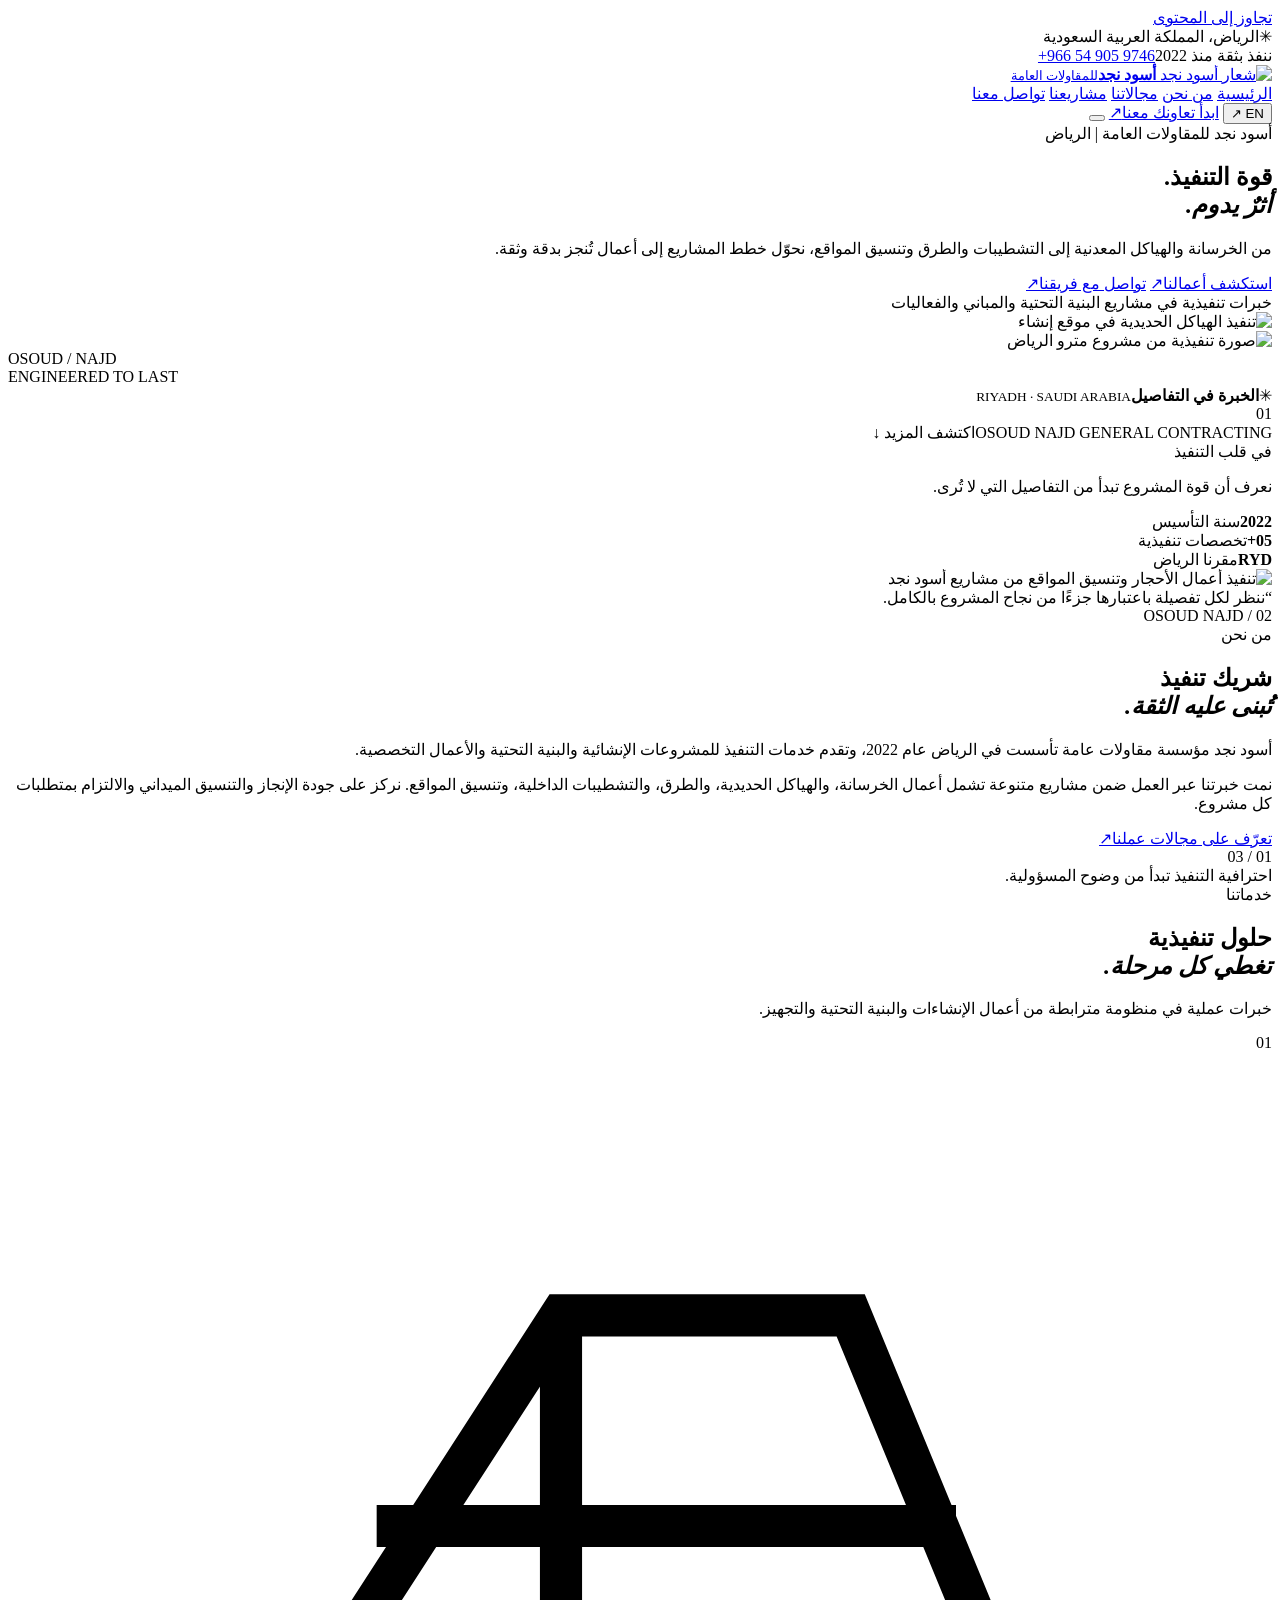
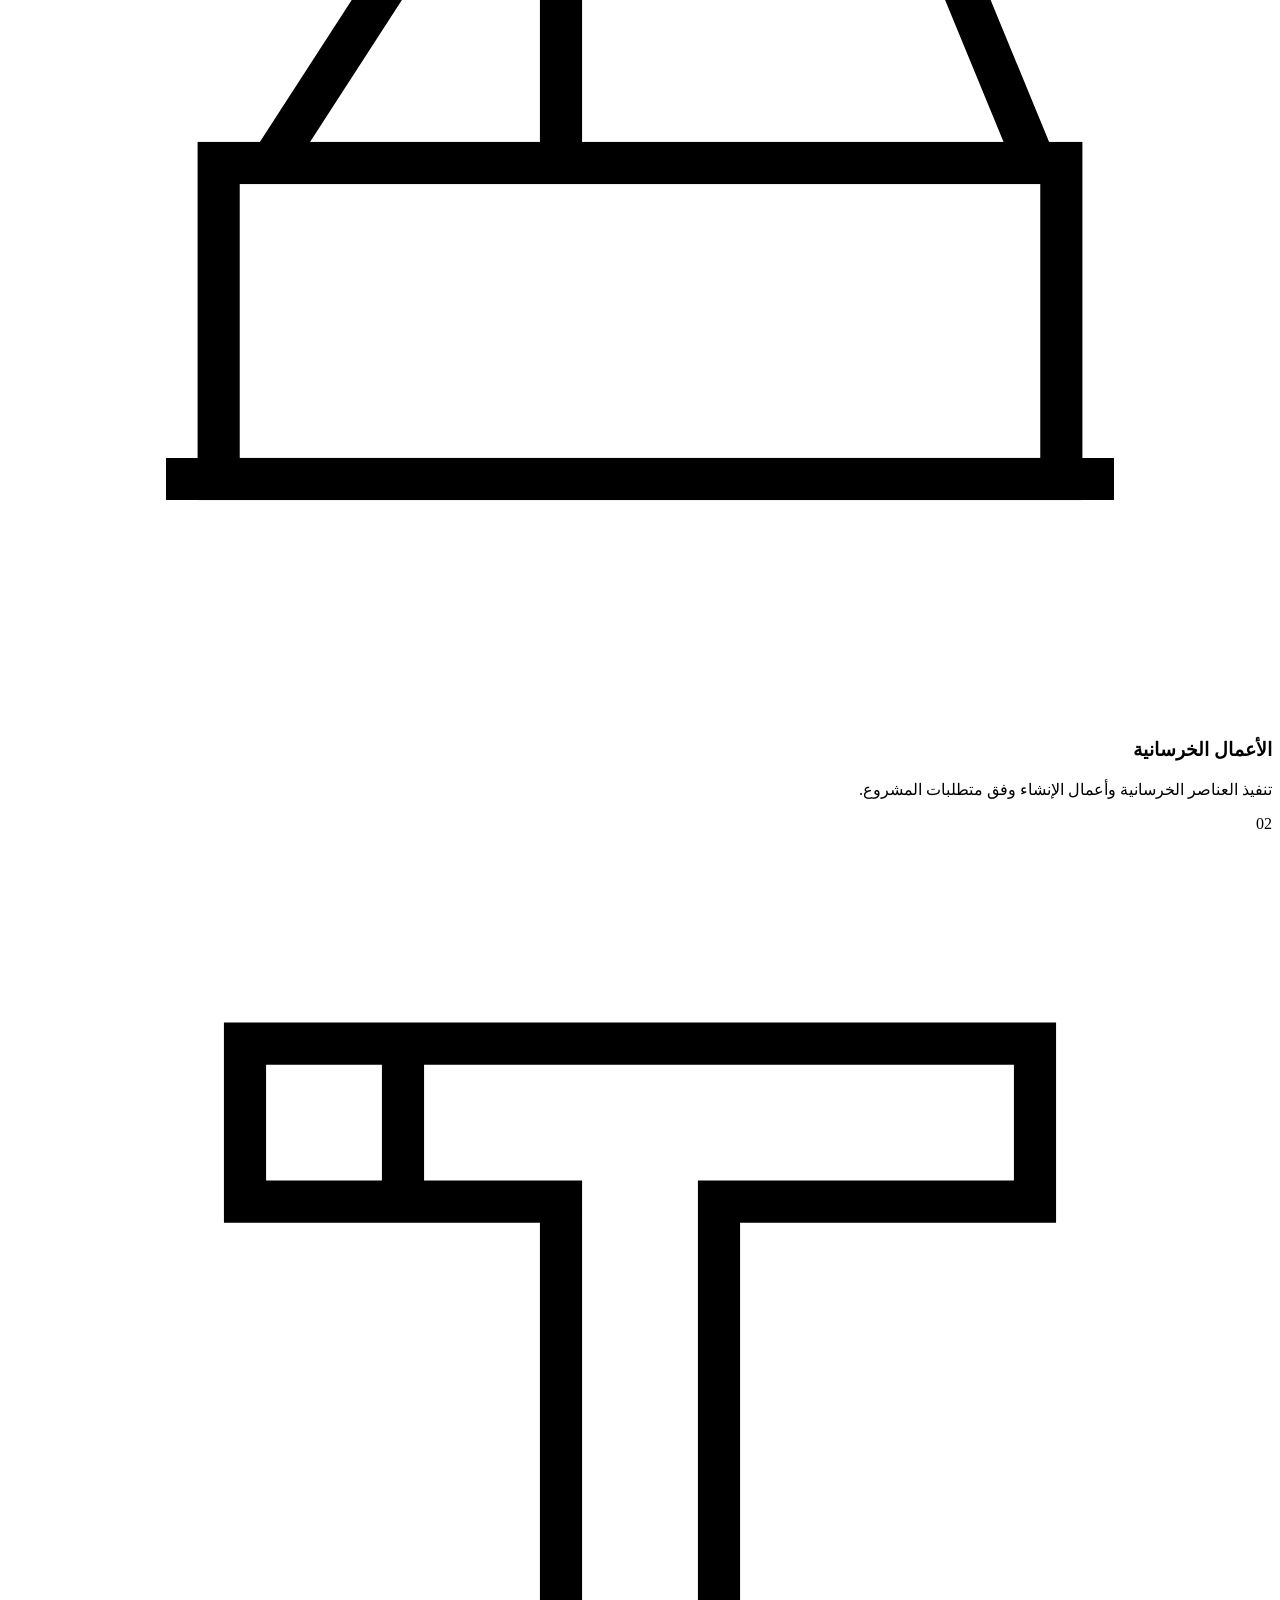
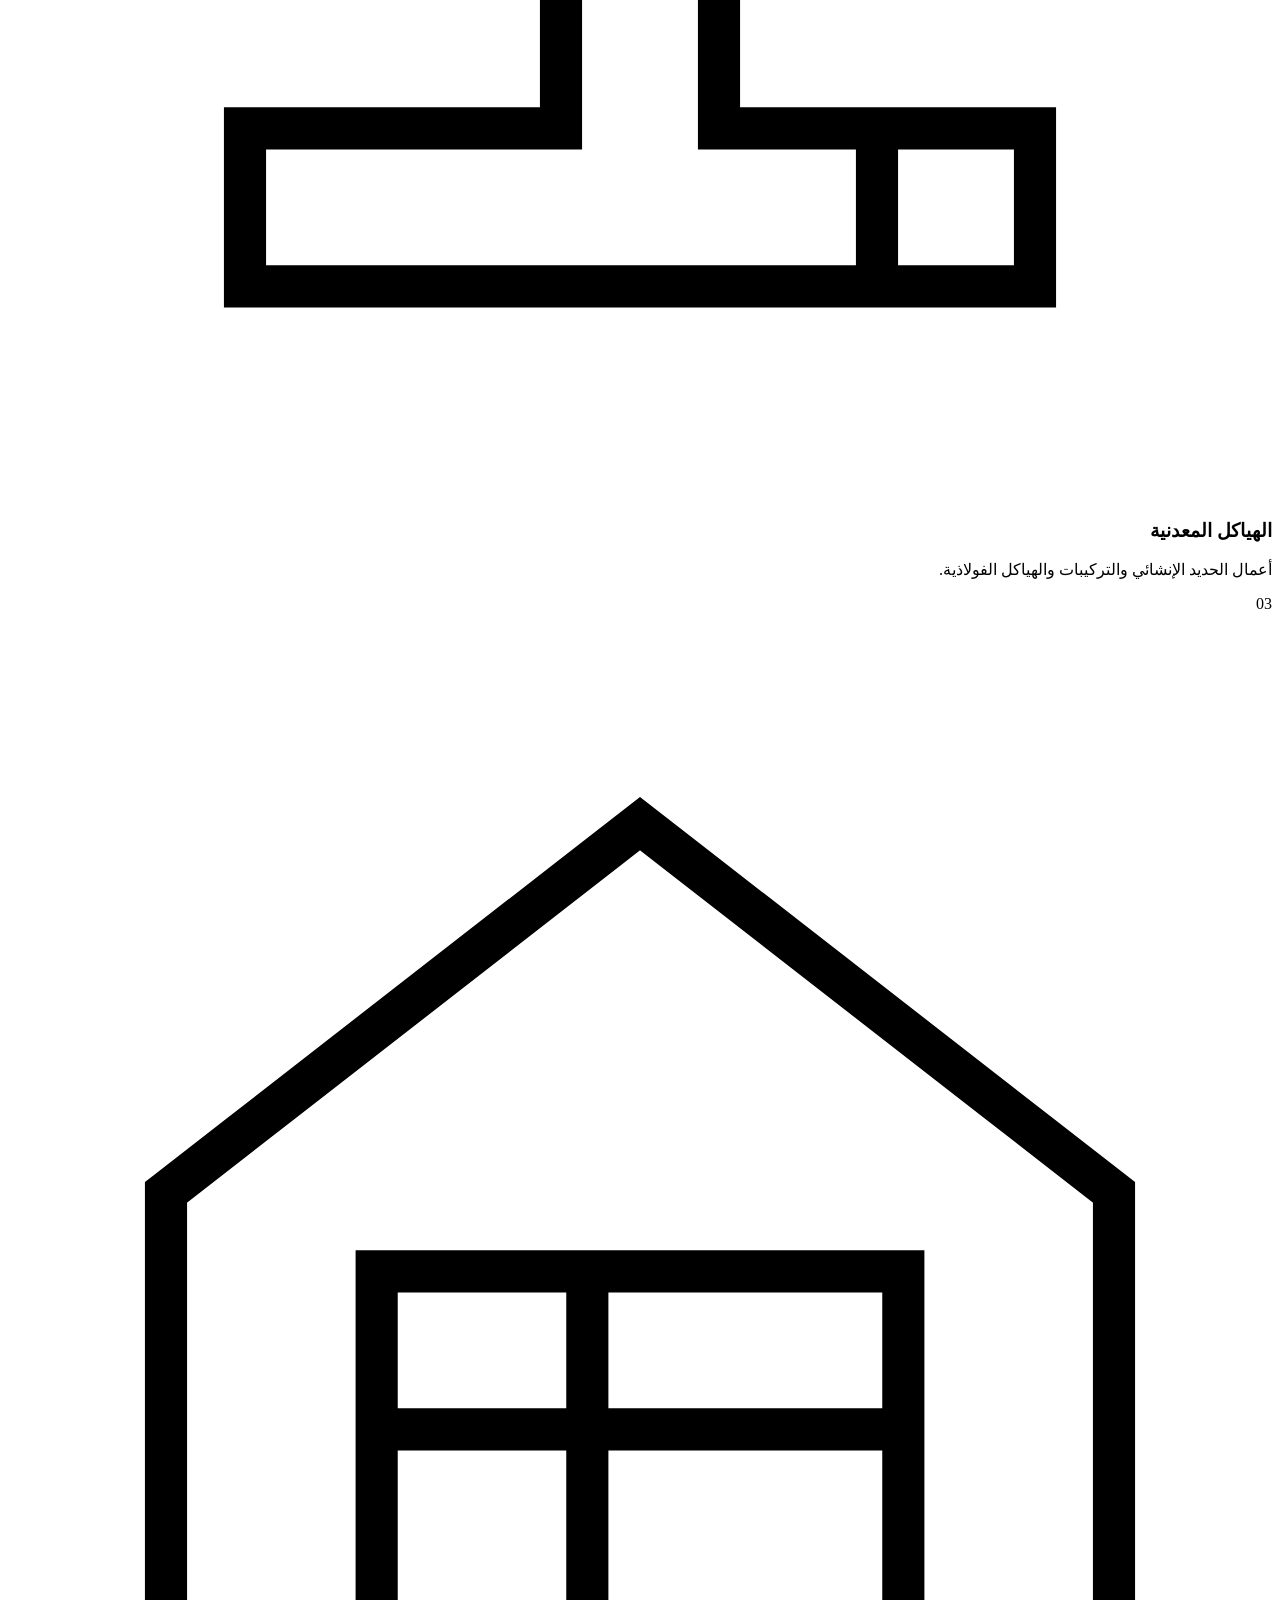
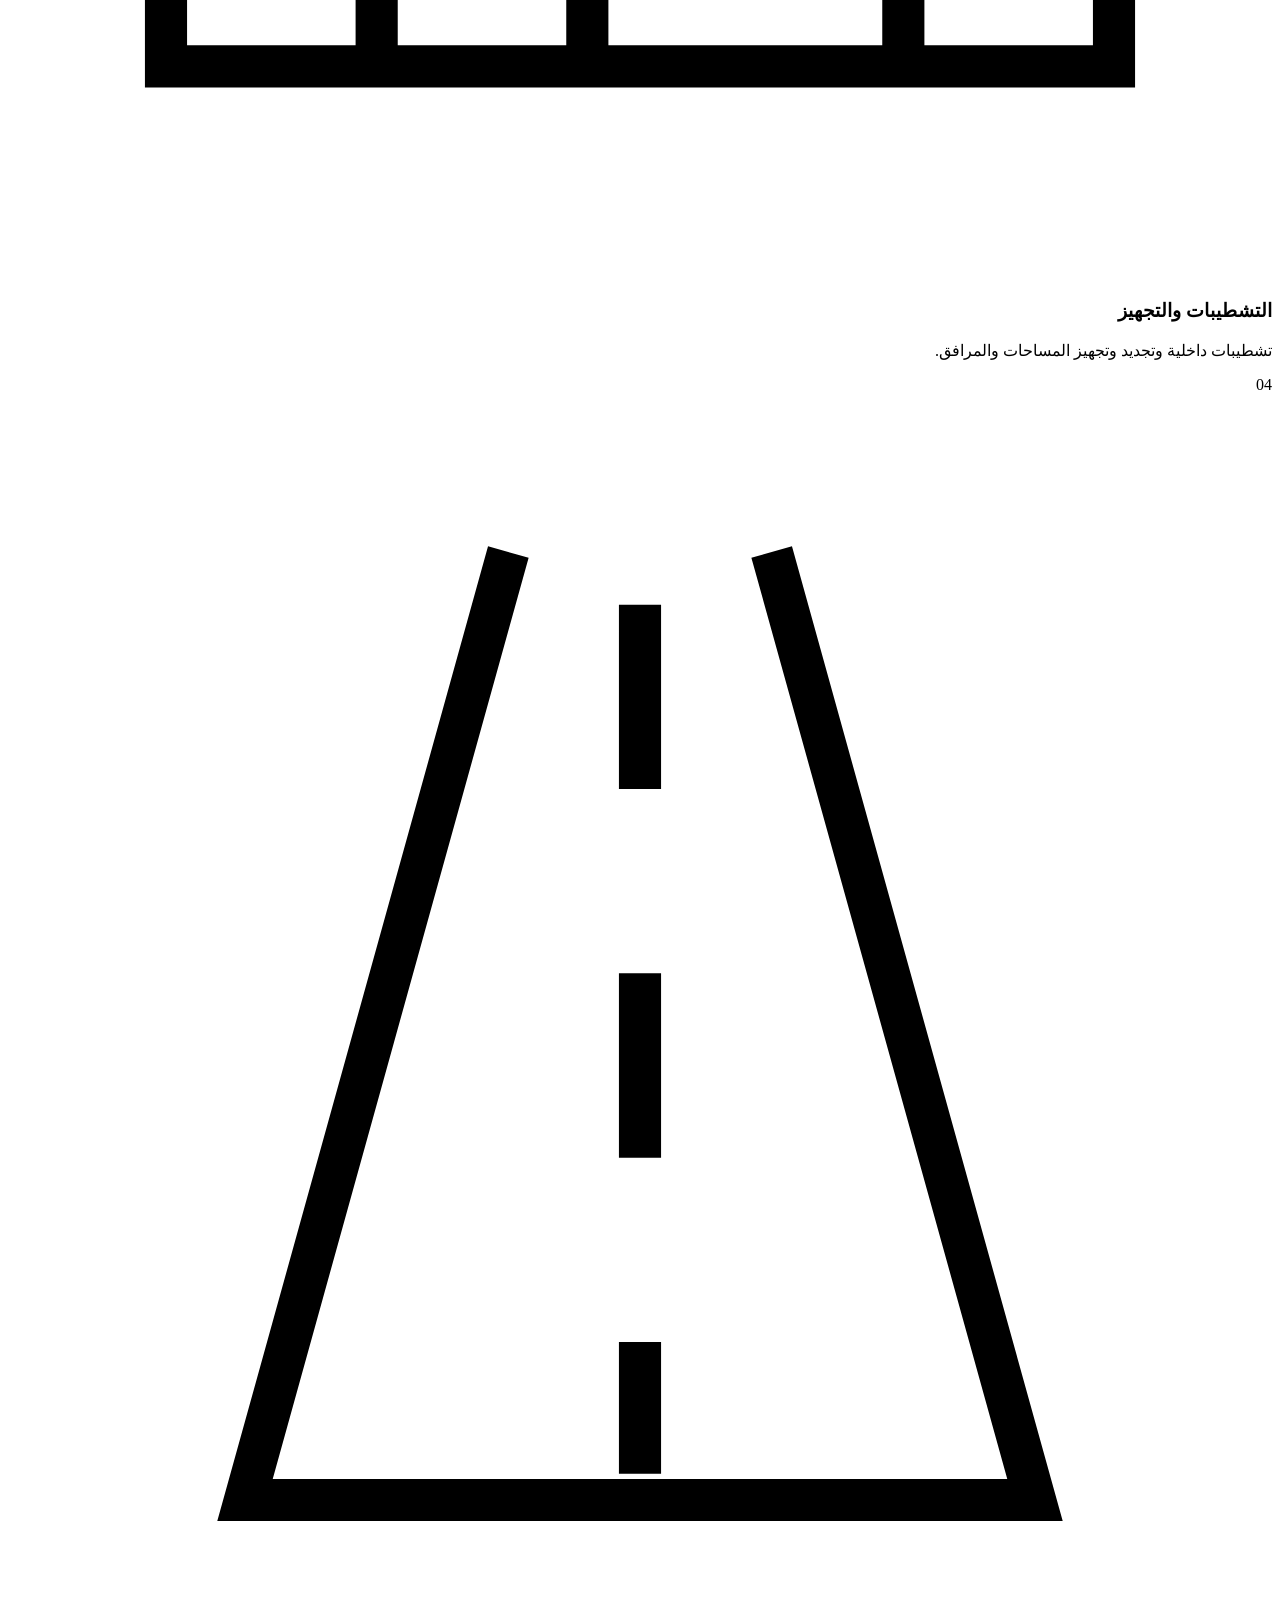
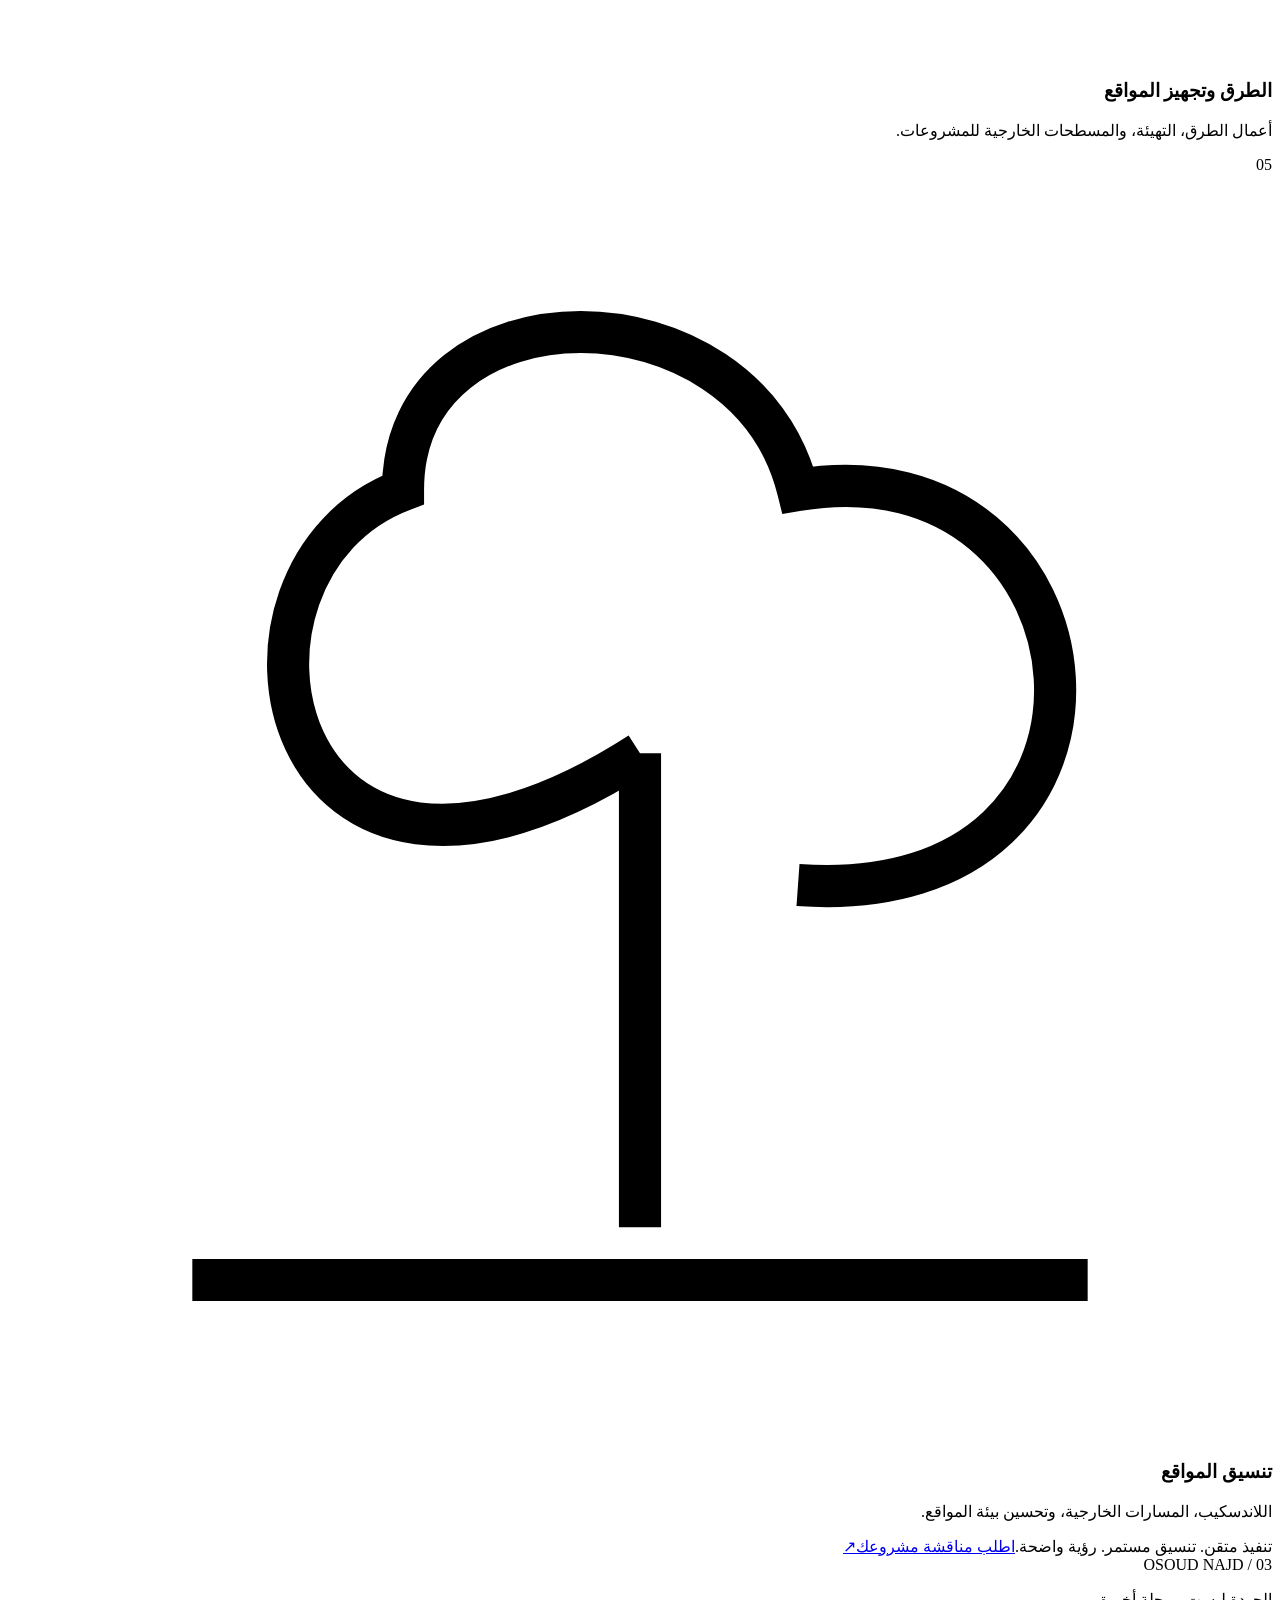
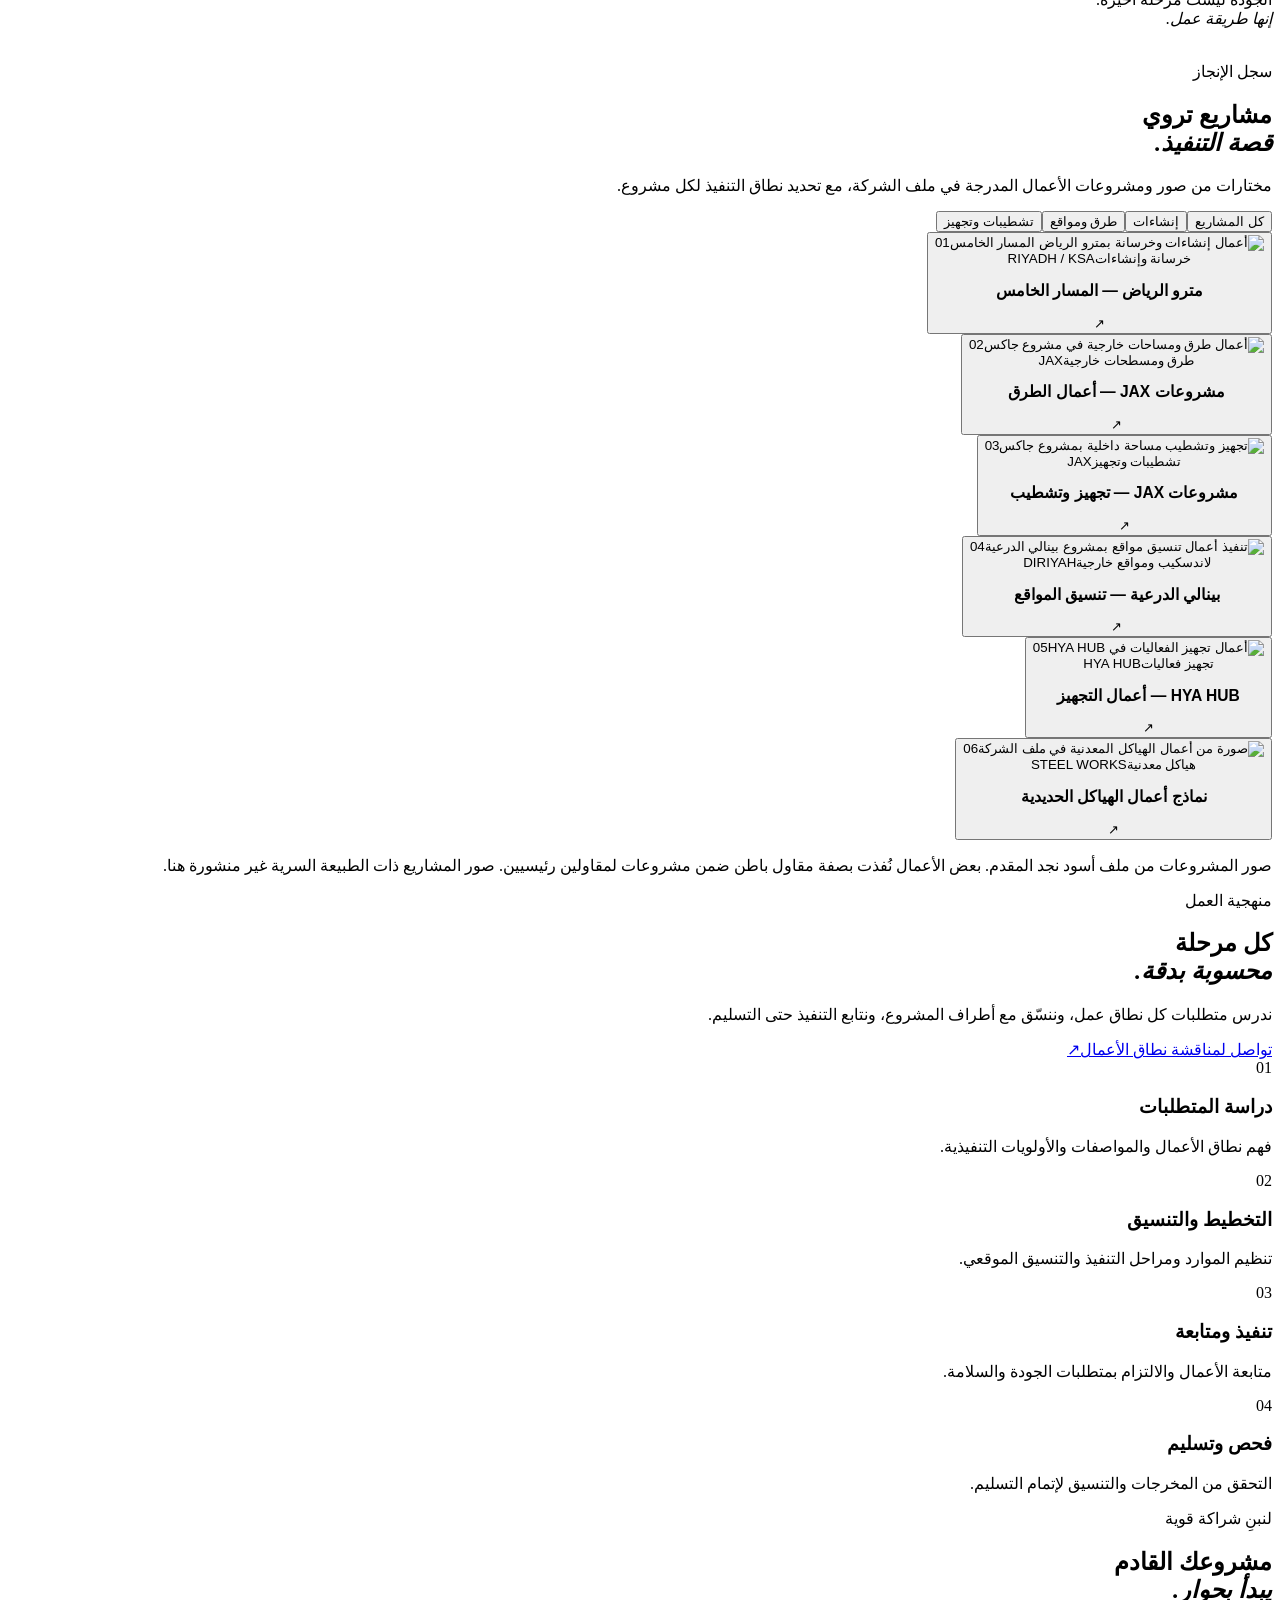
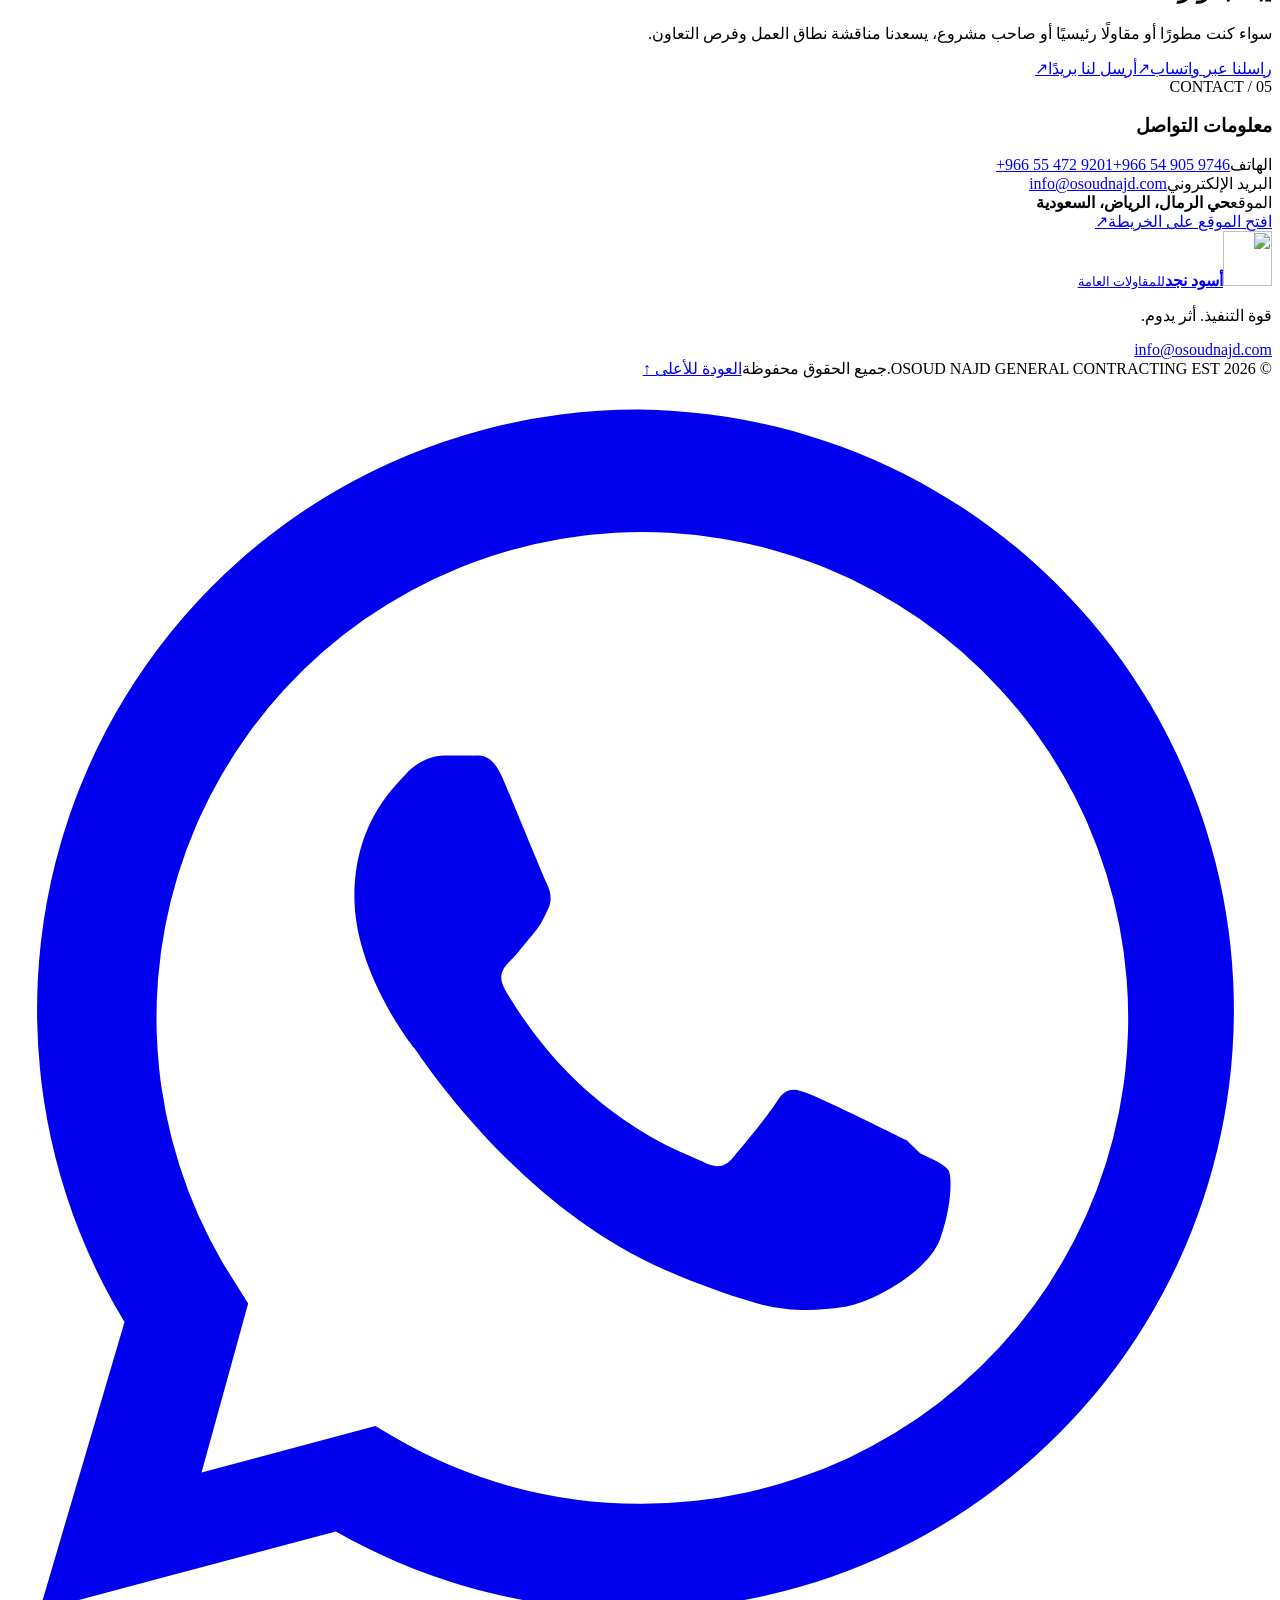
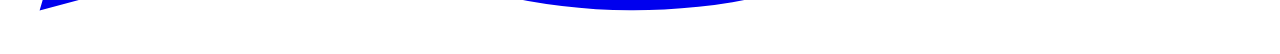
==== index.html @ b9fa623a "Publish Osoud Najd website HTML" ====
<!doctype html>
<html lang="ar" dir="rtl">
<head>
  <meta charset="utf-8">
  <meta name="viewport" content="width=device-width, initial-scale=1">
  <meta name="theme-color" content="#121819">
  <meta name="description" content="أسود نجد للمقاولات العامة — أعمال الإنشاءات والخرسانة والهياكل المعدنية والتشطيبات والطرق وتنسيق المواقع في الرياض، المملكة العربية السعودية.">
  <meta property="og:type" content="website">
  <meta property="og:title" content="أسود نجد | Osoud Najd General Contracting">
  <meta property="og:description" content="قوة التنفيذ. أثر يدوم. تعرف على خبرات أسود نجد ومشروعاتها في الرياض.">
  <meta property="og:image" content="assets/social-preview.jpg">
  <title>أسود نجد للمقاولات العامة | Osoud Najd</title>
  <link rel="icon" type="image/svg+xml" href="assets/osoud_symbol_bronze.svg">
  <link rel="stylesheet" href="styles.css">
  <script defer src="script.js"></script>
</head>
<body>
  <a class="skip-link" href="#main" data-i18n="skip">تجاوز إلى المحتوى</a>
  <div class="utility-bar">
    <div class="container utility-inner">
      <div class="utility-loc"><span class="tiny-star">✳</span><span data-i18n="location">الرياض، المملكة العربية السعودية</span></div>
      <div class="utility-side"><span class="utility-est" data-i18n="since">ننفذ بثقة منذ 2022</span><a dir="ltr" href="tel:+966549059746">+966 54 905 9746</a></div>
    </div>
  </div>

  <header class="site-header" id="siteHeader">
    <div class="container header-inner">
      <a class="brand" href="#home" aria-label="Osoud Najd home">
        <img src="assets/osoud_symbol_bronze.svg" alt="شعار أسود نجد" width="45" height="50">
        <span class="brand-wordmark"><strong data-i18n="brandName">أسود نجد</strong><small data-i18n="brandSub">للمقاولات العامة</small></span>
      </a>
      <nav class="desktop-nav" aria-label="Primary navigation">
        <a class="nav-link active" href="#home" data-i18n="navHome">الرئيسية</a>
        <a class="nav-link" href="#about" data-i18n="navAbout">من نحن</a>
        <a class="nav-link" href="#services" data-i18n="navServices">مجالاتنا</a>
        <a class="nav-link" href="#projects" data-i18n="navProjects">مشاريعنا</a>
        <a class="nav-link" href="#contact" data-i18n="navContact">تواصل معنا</a>
      </nav>
      <div class="header-actions">
        <button class="lang-btn" id="langButton" aria-label="Switch to English">EN <span aria-hidden="true">↗</span></button>
        <a class="header-cta" href="#contact"><span data-i18n="navCta">ابدأ تعاونك معنا</span><span class="arrow-narrow" aria-hidden="true">↗</span></a>
        <button class="menu-button" id="menuButton" aria-label="فتح القائمة" aria-expanded="false" aria-controls="mobileNav"><span></span><span></span><span></span></button>
      </div>
    </div>
    <nav class="mobile-nav" id="mobileNav" aria-label="Mobile navigation" hidden>
      <a href="#home" data-i18n="navHome">الرئيسية</a><a href="#about" data-i18n="navAbout">من نحن</a><a href="#services" data-i18n="navServices">مجالاتنا</a><a href="#projects" data-i18n="navProjects">مشاريعنا</a><a href="#contact" data-i18n="navContact">تواصل معنا</a>
    </nav>
  </header>

  <main id="main">
    <section class="hero" id="home" aria-labelledby="hero-heading">
      <div class="hero-grid-lines" aria-hidden="true"></div>
      <div class="container hero-layout">
        <div class="hero-copy reveal show">
          <div class="eyebrow hero-eyebrow"><span class="eyebrow-rule"></span><span data-i18n="heroEyebrow">أسود نجد للمقاولات العامة | الرياض</span></div>
          <h1 id="hero-heading"><span data-i18n="heroLine1">قوة التنفيذ.</span><br><em data-i18n="heroLine2">أثرٌ يدوم.</em></h1>
          <p class="hero-lead" data-i18n="heroLead">من الخرسانة والهياكل المعدنية إلى التشطيبات والطرق وتنسيق المواقع، نحوّل خطط المشاريع إلى أعمال تُنجز بدقة وثقة.</p>
          <div class="hero-ctas">
            <a class="btn btn-bronze" href="#projects"><span data-i18n="seeProjects">استكشف أعمالنا</span><span class="btn-icon" aria-hidden="true">↗</span></a>
            <a class="btn btn-ghost" href="#contact"><span data-i18n="connectNow">تواصل مع فريقنا</span><span aria-hidden="true">↗</span></a>
          </div>
          <div class="hero-foot"><span class="hero-vertical-line"></span><span data-i18n="heroFoot">خبرات تنفيذية في مشاريع البنية التحتية والمباني والفعاليات</span></div>
        </div>
        <div class="hero-visual reveal show" aria-label="صور أصلية من أعمال الشركة">
          <div class="hero-main-photo"><img src="assets/hero-structure.webp" alt="تنفيذ الهياكل الحديدية في موقع إنشاء" fetchpriority="high"></div>
          <div class="hero-secondary-photo"><img src="assets/hero-metro.webp" alt="صورة تنفيذية من مشروع مترو الرياض" loading="lazy"></div>
          <div class="photo-edge-label" dir="ltr">OSOUD / NAJD<br>ENGINEERED TO LAST</div>
          <div class="hero-photo-badge"><span class="badge-cross">✳</span><span><b data-i18n="badgePrimary">الخبرة في التفاصيل</b><small data-i18n="badgeSecondary">RIYADH · SAUDI ARABIA</small></span></div>
          <div class="hero-number" aria-hidden="true">01</div>
        </div>
      </div>
      <div class="hero-bottom-rule"><div class="container"><span>OSOUD NAJD GENERAL CONTRACTING</span><span data-i18n="scrollLabel">اكتشف المزيد ↓</span></div></div>
    </section>

    <section class="credibility" aria-label="Our foundations">
      <div class="container credibility-inner">
        <div class="credibility-intro"><span class="mini-tag" data-i18n="capabilityLabel">في قلب التنفيذ</span><p data-i18n="capabilityIntro">نعرف أن قوة المشروع تبدأ من التفاصيل التي لا تُرى.</p></div>
        <div class="credibility-stats">
          <div class="stat"><strong>2022</strong><span data-i18n="stat1">سنة التأسيس</span></div>
          <div class="stat"><strong>05<span class="plus">+</span></strong><span data-i18n="stat2">تخصصات تنفيذية</span></div>
          <div class="stat"><strong>R<span class="plus">Y</span>D</strong><span data-i18n="stat3">مقرنا الرياض</span></div>
        </div>
      </div>
    </section>

    <section class="about-section section-pad" id="about" aria-labelledby="about-heading">
      <div class="container about-grid">
        <div class="about-visual reveal"><div class="about-photo-frame"><img src="assets/about-process.webp" alt="تنفيذ أعمال الأحجار وتنسيق المواقع من مشاريع أسود نجد" loading="lazy"></div><div class="about-offset-box"><span class="large-quote" aria-hidden="true">“</span><span data-i18n="aboutQuote">ننظر لكل تفصيلة باعتبارها جزءًا من نجاح المشروع بالكامل.</span></div><span class="about-small-index">OSOUD NAJD / 02</span></div>
        <div class="section-content reveal">
          <div class="eyebrow"><span class="eyebrow-rule"></span><span data-i18n="aboutEyebrow">من نحن</span></div>
          <h2 id="about-heading" class="section-title"><span data-i18n="aboutTitle1">شريك تنفيذ</span><br><em data-i18n="aboutTitle2">تُبنى عليه الثقة.</em></h2>
          <p class="copy-strong" data-i18n="aboutLead">أسود نجد مؤسسة مقاولات عامة تأسست في الرياض عام 2022، وتقدم خدمات التنفيذ للمشروعات الإنشائية والبنية التحتية والأعمال التخصصية.</p>
          <p class="copy-muted" data-i18n="aboutBody">نمت خبرتنا عبر العمل ضمن مشاريع متنوعة تشمل أعمال الخرسانة، والهياكل الحديدية، والطرق، والتشطيبات الداخلية، وتنسيق المواقع. نركز على جودة الإنجاز والتنسيق الميداني والالتزام بمتطلبات كل مشروع.</p>
          <a href="#services" class="text-link"><span data-i18n="aboutCta">تعرّف على مجالات عملنا</span><span aria-hidden="true">↗</span></a>
          <div class="about-detail-row"><div class="about-detail-no">01 / 03</div><div class="about-detail-text" data-i18n="aboutDetail">احترافية التنفيذ تبدأ من وضوح المسؤولية.</div></div>
        </div>
      </div>
    </section>

    <section class="services-section section-pad" id="services" aria-labelledby="services-heading">
      <div class="container">
        <div class="section-heading-row reveal"><div><div class="eyebrow"><span class="eyebrow-rule"></span><span data-i18n="servicesEyebrow">خدماتنا</span></div><h2 class="section-title" id="services-heading"><span data-i18n="servicesTitle1">حلول تنفيذية</span><br><em data-i18n="servicesTitle2">تغطي كل مرحلة.</em></h2></div><p class="heading-side-text" data-i18n="servicesIntro">خبرات عملية في منظومة مترابطة من أعمال الإنشاءات والبنية التحتية والتجهيز.</p></div>
        <div class="services-grid">
          <article class="service-card reveal"><div class="service-no">01</div><div class="service-symbol"><svg viewBox="0 0 48 48" fill="none" stroke="currentColor" stroke-width="1.6"><rect x="8" y="27" width="32" height="12"/><path d="M10 27L21 10H32L39 27M21 10V27M14 18H36M6 39H42"/></svg></div><h3 data-i18n="service1Title">الأعمال الخرسانية</h3><p data-i18n="service1Desc">تنفيذ العناصر الخرسانية وأعمال الإنشاء وفق متطلبات المشروع.</p><span class="card-underline"></span></article>
          <article class="service-card reveal"><div class="service-no">02</div><div class="service-symbol"><svg viewBox="0 0 48 48" fill="none" stroke="currentColor" stroke-width="1.6"><path d="M9 8H39V14H27V34H39V40H9V34H21V14H9Z"/><path d="M15 8V14M33 34V40"/></svg></div><h3 data-i18n="service2Title">الهياكل المعدنية</h3><p data-i18n="service2Desc">أعمال الحديد الإنشائي والتركيبات والهياكل الفولاذية.</p><span class="card-underline"></span></article>
          <article class="service-card reveal"><div class="service-no">03</div><div class="service-symbol"><svg viewBox="0 0 48 48" fill="none" stroke="currentColor" stroke-width="1.6"><path d="M6 22L24 8L42 22V40H6Z"/><path d="M14 40V25H34V40M14 31H34M22 25V40"/></svg></div><h3 data-i18n="service3Title">التشطيبات والتجهيز</h3><p data-i18n="service3Desc">تشطيبات داخلية وتجديد وتجهيز المساحات والمرافق.</p><span class="card-underline"></span></article>
          <article class="service-card reveal"><div class="service-no">04</div><div class="service-symbol"><svg viewBox="0 0 48 48" fill="none" stroke="currentColor" stroke-width="1.6"><path d="M19 6L9 42H39L29 6M24 8V15M24 22V29M24 36V41"/></svg></div><h3 data-i18n="service4Title">الطرق وتجهيز المواقع</h3><p data-i18n="service4Desc">أعمال الطرق، التهيئة، والمسطحات الخارجية للمشروعات.</p><span class="card-underline"></span></article>
          <article class="service-card reveal"><div class="service-no">05</div><div class="service-symbol"><svg viewBox="0 0 48 48" fill="none" stroke="currentColor" stroke-width="1.6"><path d="M24 40V22M24 22C10 31 7 15 15 12C15 4 28 4 30 12C42 10 44 28 30 27M7 42H41"/></svg></div><h3 data-i18n="service5Title">تنسيق المواقع</h3><p data-i18n="service5Desc">اللاندسكيب، المسارات الخارجية، وتحسين بيئة المواقع.</p><span class="card-underline"></span></article>
        </div>
        <div class="services-footer"><span data-i18n="servicesFoot">تنفيذ متقن. تنسيق مستمر. رؤية واضحة.</span><a href="#contact" class="text-link"><span data-i18n="servicesCta">اطلب مناقشة مشروعك</span><span aria-hidden="true">↗</span></a></div>
      </div>
    </section>

    <section class="signature-panel" aria-label="Our commitment"><div class="container signature-inner"><span class="signature-no">03 / OSOUD NAJD</span><p data-i18n="signature">الجودة ليست مرحلة أخيرة.<br><em>إنها طريقة عمل.</em></p><div class="signature-symbol"><img src="assets/osoud_symbol_white.svg" alt="" loading="lazy"></div></div></section>

    <section class="projects-section section-pad" id="projects" aria-labelledby="projects-heading">
      <div class="container">
        <div class="section-heading-row projects-head reveal"><div><div class="eyebrow"><span class="eyebrow-rule"></span><span data-i18n="projectsEyebrow">سجل الإنجاز</span></div><h2 class="section-title" id="projects-heading"><span data-i18n="projectsTitle1">مشاريع تروي</span><br><em data-i18n="projectsTitle2">قصة التنفيذ.</em></h2></div><p class="heading-side-text" data-i18n="projectsIntro">مختارات من صور ومشروعات الأعمال المدرجة في ملف الشركة، مع تحديد نطاق التنفيذ لكل مشروع.</p></div>
        <div class="filters" role="group" aria-label="تصفية المشاريع"><button class="filter active" data-filter="all" data-i18n="filterAll" aria-pressed="true">كل المشاريع</button><button class="filter" data-filter="civil" data-i18n="filterCivil" aria-pressed="false">إنشاءات</button><button class="filter" data-filter="infra" data-i18n="filterInfra" aria-pressed="false">طرق ومواقع</button><button class="filter" data-filter="fitout" data-i18n="filterFitout" aria-pressed="false">تشطيبات وتجهيز</button></div>
        <div class="projects-grid">
          <article class="project-card project-featured reveal" data-category="civil" data-project="metro"><button class="project-open" type="button" aria-label="عرض تفاصيل مشروع المترو"><div class="project-image"><img src="assets/project-metro.webp" alt="أعمال إنشاءات وخرسانة بمترو الرياض المسار الخامس" loading="lazy"><span class="project-img-num">01</span></div><div class="project-meta"><span data-i18n="metroCategory">خرسانة وإنشاءات</span><span>RIYADH / KSA</span></div><div class="project-card-bottom"><h3 data-i18n="metroTitle">مترو الرياض — المسار الخامس</h3><span class="project-arrow" aria-hidden="true">↗</span></div></button></article>
          <article class="project-card reveal" data-category="infra" data-project="jaxroads"><button class="project-open" type="button" aria-label="عرض تفاصيل مشروع طرق جاكس"><div class="project-image"><img src="assets/project-jax-roads.webp" alt="أعمال طرق ومساحات خارجية في مشروع جاكس" loading="lazy"><span class="project-img-num">02</span></div><div class="project-meta"><span data-i18n="jaxroadsCategory">طرق ومسطحات خارجية</span><span>JAX</span></div><div class="project-card-bottom"><h3 data-i18n="jaxroadsTitle">مشروعات JAX — أعمال الطرق</h3><span class="project-arrow" aria-hidden="true">↗</span></div></button></article>
          <article class="project-card reveal" data-category="fitout" data-project="jaxfit"><button class="project-open" type="button" aria-label="عرض تفاصيل مشروع تجهيز جاكس"><div class="project-image"><img src="assets/project-jax-fitout.webp" alt="تجهيز وتشطيب مساحة داخلية بمشروع جاكس" loading="lazy"><span class="project-img-num">03</span></div><div class="project-meta"><span data-i18n="jaxfitCategory">تشطيبات وتجهيز</span><span>JAX</span></div><div class="project-card-bottom"><h3 data-i18n="jaxfitTitle">مشروعات JAX — تجهيز وتشطيب</h3><span class="project-arrow" aria-hidden="true">↗</span></div></button></article>
          <article class="project-card reveal" data-category="infra" data-project="diriyah"><button class="project-open" type="button" aria-label="عرض تفاصيل مشروع الدرعية"><div class="project-image"><img src="assets/project-diriyah.webp" alt="تنفيذ أعمال تنسيق مواقع بمشروع بينالي الدرعية" loading="lazy"><span class="project-img-num">04</span></div><div class="project-meta"><span data-i18n="diriyahCategory">لاندسكيب ومواقع خارجية</span><span>DIRIYAH</span></div><div class="project-card-bottom"><h3 data-i18n="diriyahTitle">بينالي الدرعية — تنسيق المواقع</h3><span class="project-arrow" aria-hidden="true">↗</span></div></button></article>
          <article class="project-card reveal" data-category="fitout" data-project="events"><button class="project-open" type="button" aria-label="عرض تفاصيل تجهيز فعاليات"><div class="project-image"><img src="assets/project-events.webp" alt="أعمال تجهيز الفعاليات في HYA HUB" loading="lazy"><span class="project-img-num">05</span></div><div class="project-meta"><span data-i18n="eventsCategory">تجهيز فعاليات</span><span>HYA HUB</span></div><div class="project-card-bottom"><h3 data-i18n="eventsTitle">HYA HUB — أعمال التجهيز</h3><span class="project-arrow" aria-hidden="true">↗</span></div></button></article>
          <article class="project-card reveal" data-category="civil" data-project="steel"><button class="project-open" type="button" aria-label="عرض تفاصيل أعمال الهياكل"><div class="project-image"><img src="assets/project-structure.webp" alt="صورة من أعمال الهياكل المعدنية في ملف الشركة" loading="lazy"><span class="project-img-num">06</span></div><div class="project-meta"><span data-i18n="steelCategory">هياكل معدنية</span><span>STEEL WORKS</span></div><div class="project-card-bottom"><h3 data-i18n="steelTitle">نماذج أعمال الهياكل الحديدية</h3><span class="project-arrow" aria-hidden="true">↗</span></div></button></article>
        </div>
        <p class="projects-note" data-i18n="projectsNote">صور المشروعات من ملف أسود نجد المقدم. بعض الأعمال نُفذت بصفة مقاول باطن ضمن مشروعات لمقاولين رئيسيين. صور المشاريع ذات الطبيعة السرية غير منشورة هنا.</p>
      </div>
    </section>

    <section class="process-section section-pad" aria-labelledby="process-heading"><div class="container process-layout"><div class="process-left reveal"><div class="eyebrow"><span class="eyebrow-rule"></span><span data-i18n="processEyebrow">منهجية العمل</span></div><h2 class="section-title" id="process-heading"><span data-i18n="processTitle1">كل مرحلة</span><br><em data-i18n="processTitle2">محسوبة بدقة.</em></h2><p data-i18n="processLead">ندرس متطلبات كل نطاق عمل، وننسّق مع أطراف المشروع، ونتابع التنفيذ حتى التسليم.</p><a class="text-link" href="#contact"><span data-i18n="processCta">تواصل لمناقشة نطاق الأعمال</span><span aria-hidden="true">↗</span></a></div><div class="process-steps reveal"><div class="process-step"><span>01</span><div><h3 data-i18n="step1Title">دراسة المتطلبات</h3><p data-i18n="step1Desc">فهم نطاق الأعمال والمواصفات والأولويات التنفيذية.</p></div></div><div class="process-step"><span>02</span><div><h3 data-i18n="step2Title">التخطيط والتنسيق</h3><p data-i18n="step2Desc">تنظيم الموارد ومراحل التنفيذ والتنسيق الموقعي.</p></div></div><div class="process-step"><span>03</span><div><h3 data-i18n="step3Title">تنفيذ ومتابعة</h3><p data-i18n="step3Desc">متابعة الأعمال والالتزام بمتطلبات الجودة والسلامة.</p></div></div><div class="process-step"><span>04</span><div><h3 data-i18n="step4Title">فحص وتسليم</h3><p data-i18n="step4Desc">التحقق من المخرجات والتنسيق لإتمام التسليم.</p></div></div></div></div></section>

    <section class="contact-section" id="contact" aria-labelledby="contact-heading"><div class="contact-background" aria-hidden="true"></div><div class="container contact-layout"><div class="contact-main reveal"><div class="eyebrow light"><span class="eyebrow-rule"></span><span data-i18n="contactEyebrow">لنبنِ شراكة قوية</span></div><h2 class="section-title" id="contact-heading"><span data-i18n="contactTitle1">مشروعك القادم</span><br><em data-i18n="contactTitle2">يبدأ بحوار.</em></h2><p data-i18n="contactLead">سواء كنت مطورًا أو مقاولًا رئيسيًا أو صاحب مشروع، يسعدنا مناقشة نطاق العمل وفرص التعاون.</p><div class="contact-actions"><a class="btn btn-bronze" id="contactWhatsapp" href="https://wa.me/966549059746?text=%D8%A7%D9%84%D8%B3%D9%84%D8%A7%D9%85%20%D8%B9%D9%84%D9%8A%D9%83%D9%85%D8%8C%20%D8%A3%D9%88%D8%AF%20%D8%A7%D9%84%D8%A7%D8%B3%D8%AA%D9%81%D8%B3%D8%A7%D8%B1%20%D8%B9%D9%86%20%D8%AE%D8%AF%D9%85%D8%A7%D8%AA%20%D8%A3%D8%B3%D9%88%D8%AF%20%D9%86%D8%AC%D8%AF" target="_blank" rel="noopener noreferrer"><span data-i18n="whatsappCta">راسلنا عبر واتساب</span><span aria-hidden="true">↗</span></a><a class="btn btn-outline-light" href="mailto:info@osoudnajd.com?subject=Business%20Inquiry%20%E2%80%94%20Osoud%20Najd"><span data-i18n="emailCta">أرسل لنا بريدًا</span><span aria-hidden="true">↗</span></a></div></div><aside class="contact-card reveal"><span class="contact-card-no">CONTACT / 05</span><h3 data-i18n="contactInfoTitle">معلومات التواصل</h3><div class="contact-data"><span data-i18n="contactPhoneTitle">الهاتف</span><a dir="ltr" href="tel:+966549059746">+966 54 905 9746</a><a dir="ltr" href="tel:+966554729201">+966 55 472 9201</a></div><div class="contact-data"><span data-i18n="contactEmailTitle">البريد الإلكتروني</span><a href="mailto:info@osoudnajd.com">info@osoudnajd.com</a></div><div class="contact-data"><span data-i18n="contactLocationTitle">الموقع</span><strong data-i18n="contactLocation">حي الرمال، الرياض، السعودية</strong></div><a class="contact-map" href="https://www.google.com/maps/search/?api=1&query=Al%20Rimal%20Riyadh%20Saudi%20Arabia" target="_blank" rel="noopener noreferrer"><span data-i18n="mapCta">افتح الموقع على الخريطة</span><span aria-hidden="true">↗</span></a></aside></div></section>
  </main>

  <footer class="site-footer"><div class="container"><div class="footer-top"><a class="footer-brand" href="#home"><img src="assets/osoud_symbol_bronze.svg" alt="" width="49" height="55"><span><strong data-i18n="brandName">أسود نجد</strong><small data-i18n="brandSub">للمقاولات العامة</small></span></a><p data-i18n="footerLine">قوة التنفيذ. أثر يدوم.</p><a href="mailto:info@osoudnajd.com" class="footer-email">info@osoudnajd.com</a></div><div class="footer-bottom"><span>© <span id="year">2026</span> OSOUD NAJD GENERAL CONTRACTING EST.</span><span data-i18n="footerRights">جميع الحقوق محفوظة</span><a href="#home" data-i18n="backTop">العودة للأعلى ↑</a></div></div></footer>
  <a class="float-whatsapp" href="https://wa.me/966549059746" target="_blank" rel="noopener noreferrer" aria-label="تواصل عبر واتساب"><svg viewBox="0 0 32 32" fill="currentColor" aria-hidden="true"><path d="M16 .8A15.2 15.2 0 0 0 2.95 23.9L.8 31.2l7.5-2A15.2 15.2 0 1 0 16 .8Zm0 27.7a12.3 12.3 0 0 1-6.25-1.7l-.45-.27-4.4 1.18 1.18-4.28-.29-.46A12.3 12.3 0 1 1 16 28.5Zm6.75-9.2c-.37-.19-2.15-1.06-2.48-1.18-.33-.13-.56-.19-.8.19-.23.37-.91 1.18-1.12 1.43-.21.25-.41.28-.78.09-.37-.18-1.55-.57-2.95-1.82-1.09-.97-1.83-2.17-2.04-2.53-.21-.37-.02-.57.16-.75.17-.17.37-.44.56-.66.19-.22.25-.37.37-.62.12-.25.06-.46-.03-.65-.09-.19-.8-1.92-1.1-2.63-.29-.7-.59-.6-.8-.61h-.68c-.25 0-.65.1-.99.47-.34.37-1.3 1.27-1.3 3.1s1.33 3.59 1.52 3.84c.18.24 2.62 4 6.35 5.61.89.39 1.59.62 2.13.79.9.29 1.72.25 2.37.15.72-.1 2.15-.88 2.46-1.73.3-.85.3-1.58.21-1.73-.1-.16-.34-.25-.71-.43Z"/></svg></a>
  <dialog id="projectModal" class="project-modal" aria-labelledby="modalTitle"><button type="button" class="modal-close" id="modalClose" aria-label="إغلاق">×</button><div class="modal-image-wrap"><img id="modalImage" src="assets/project-metro.webp" alt=""></div><div class="modal-content"><div class="eyebrow"><span class="eyebrow-rule"></span><span id="modalCategory"></span></div><h2 id="modalTitle"></h2><p id="modalDescription"></p><div class="modal-footer"><span data-i18n="modalSource">المصدر: ملف أعمال الشركة</span><a href="#contact" id="modalContact" data-i18n="modalCta">ناقش مشروعًا مشابهًا ↗</a></div></div></dialog>
</body>
</html>
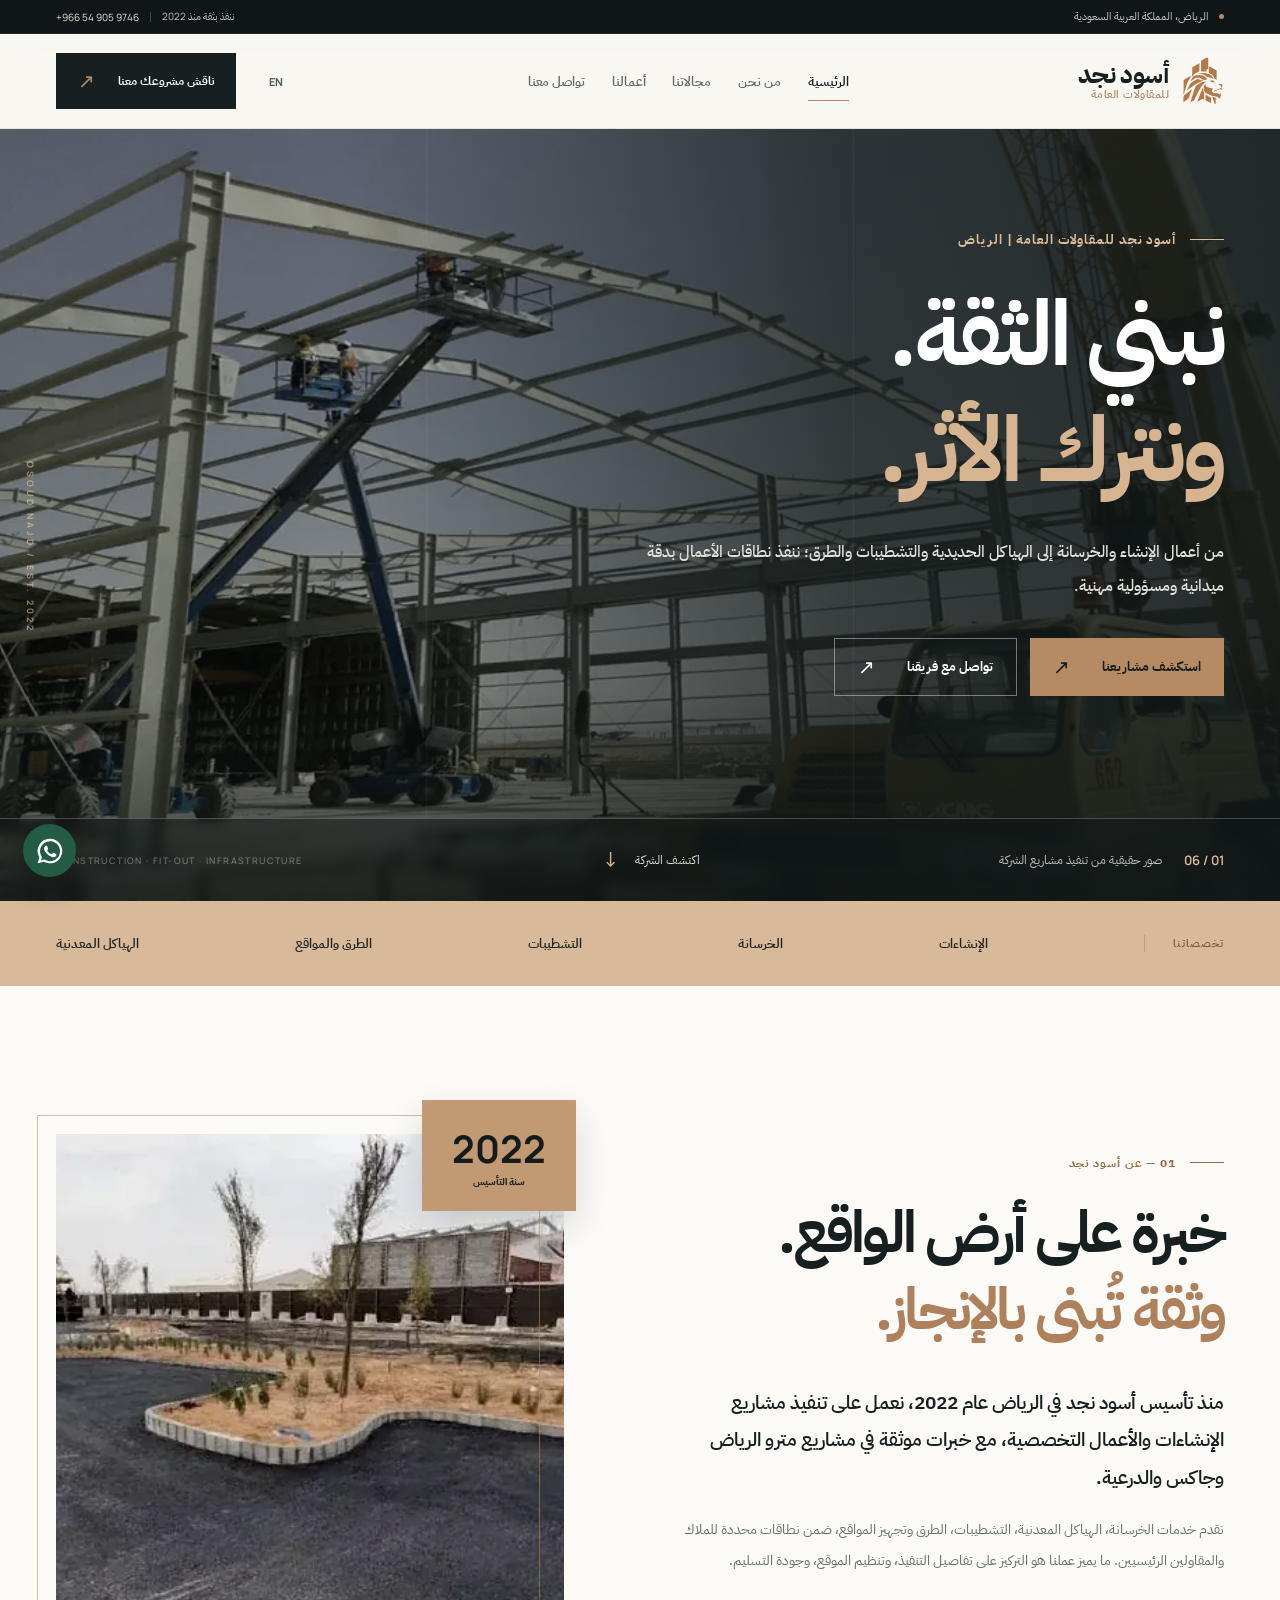
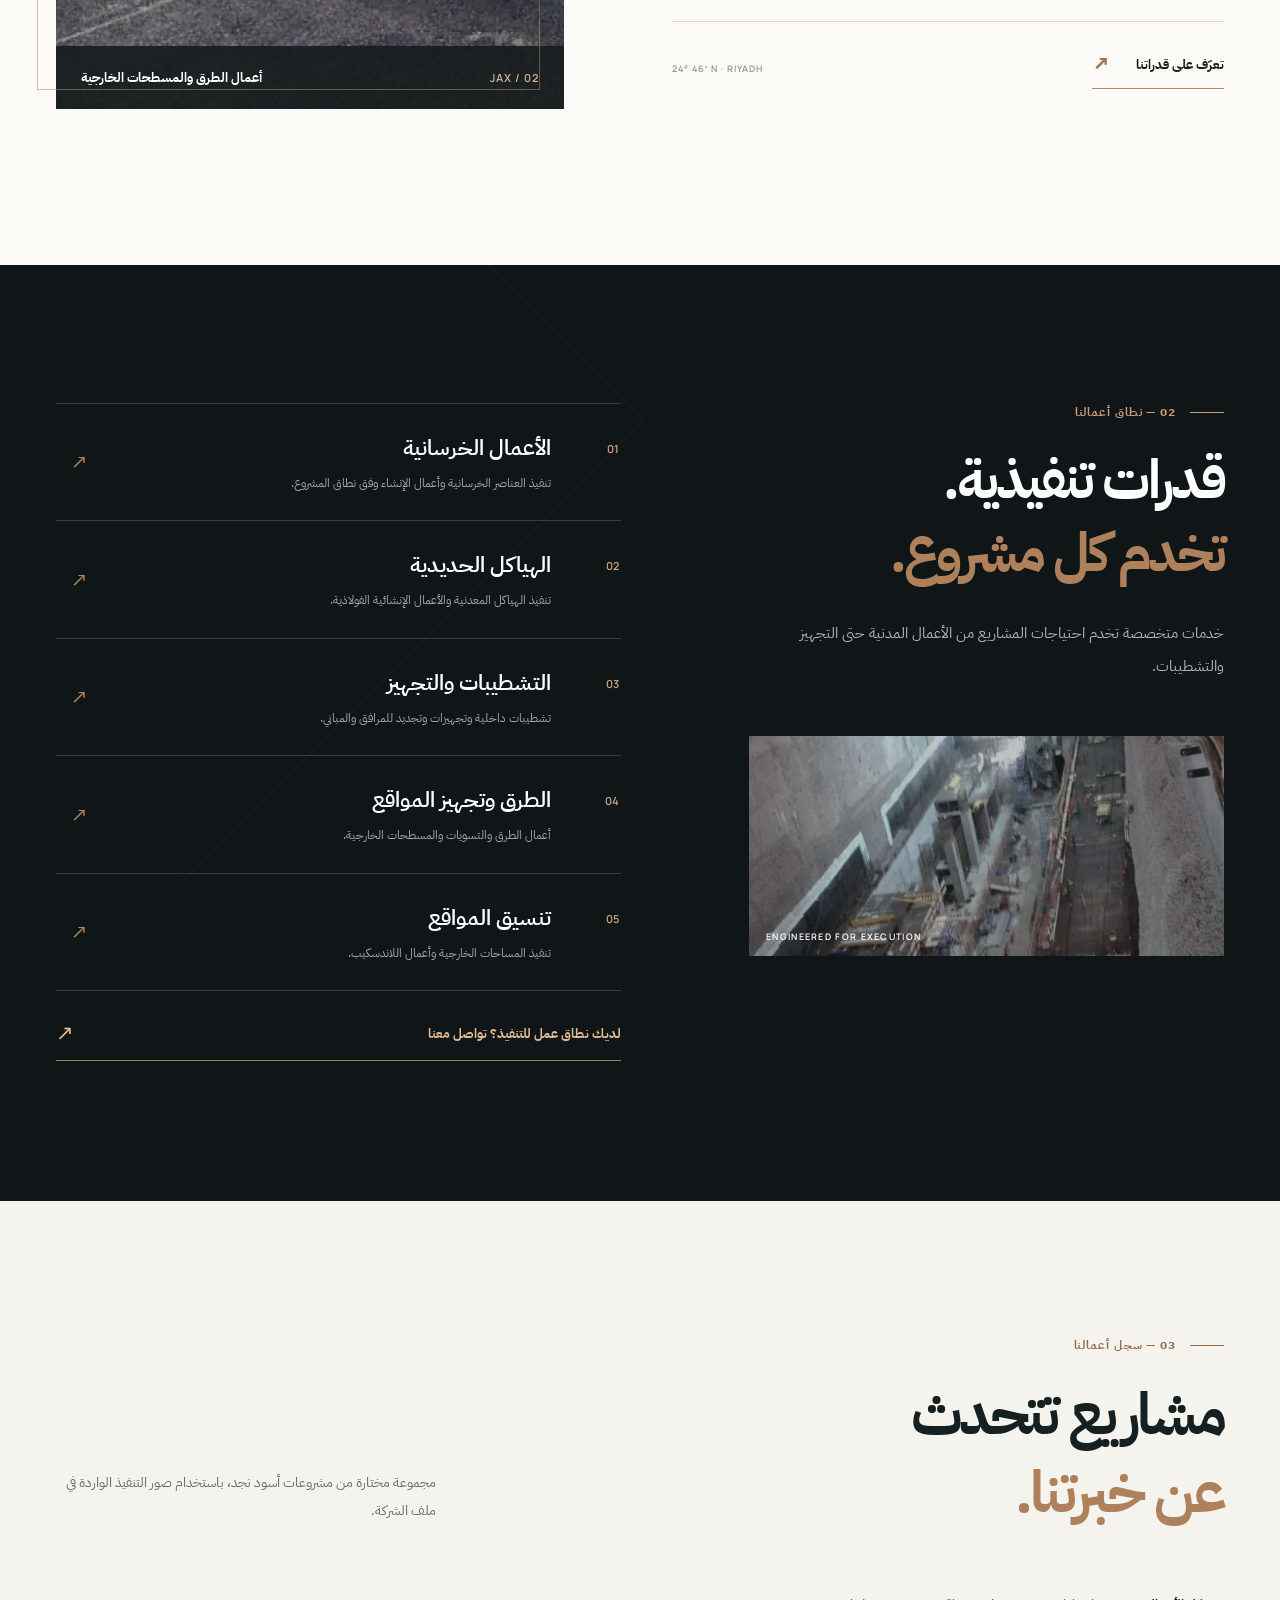
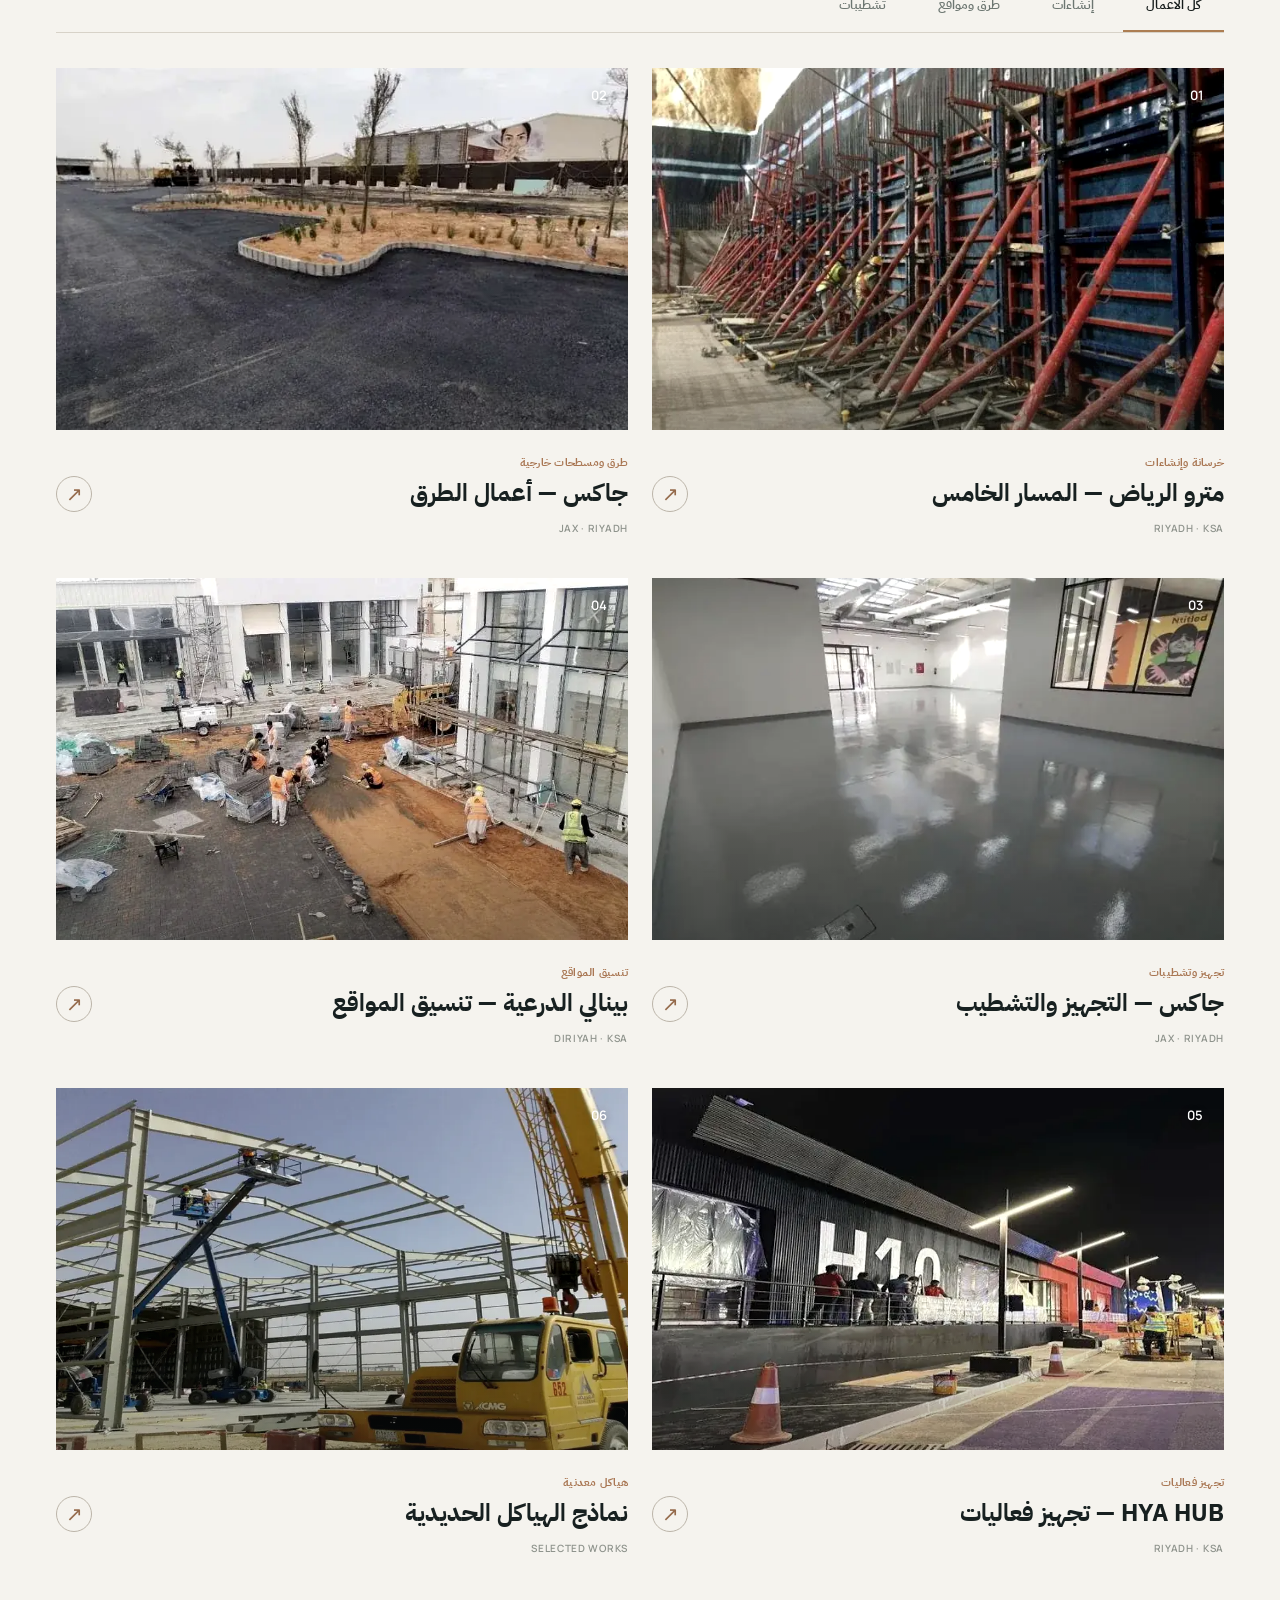
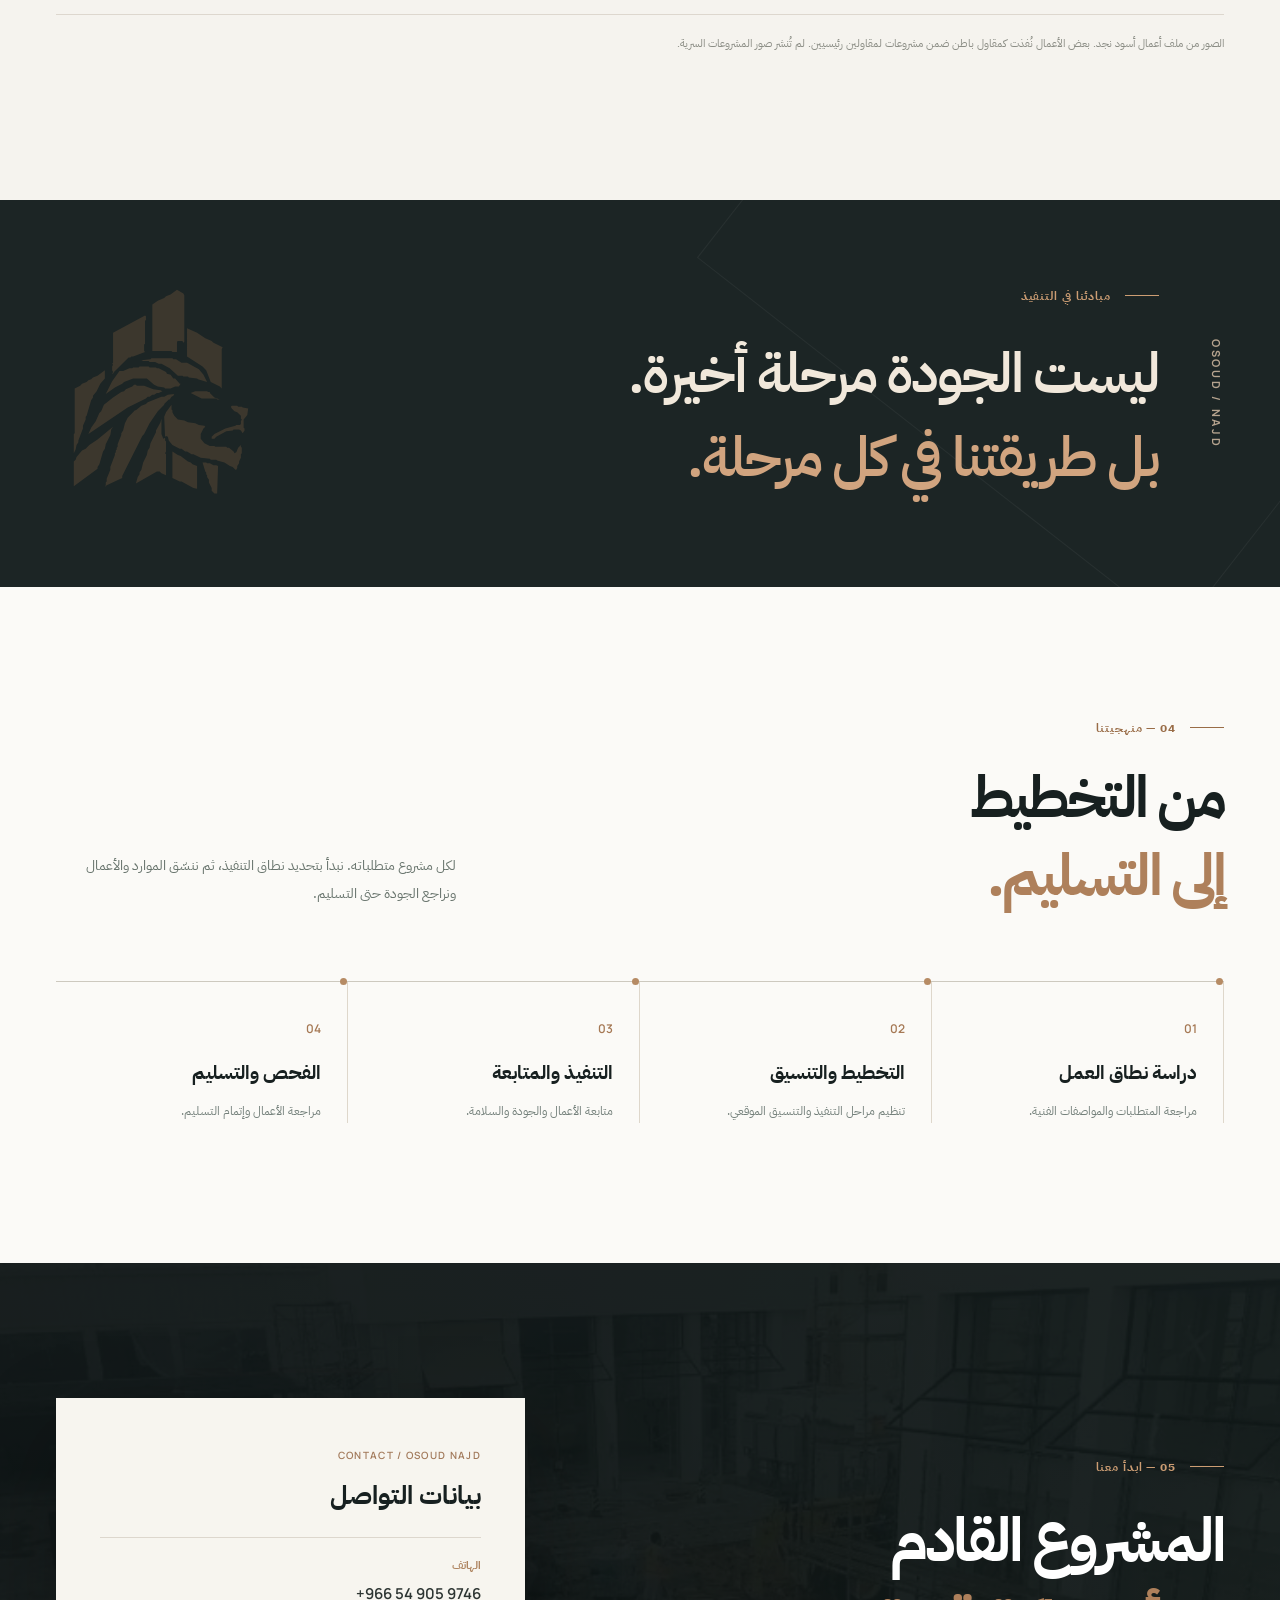
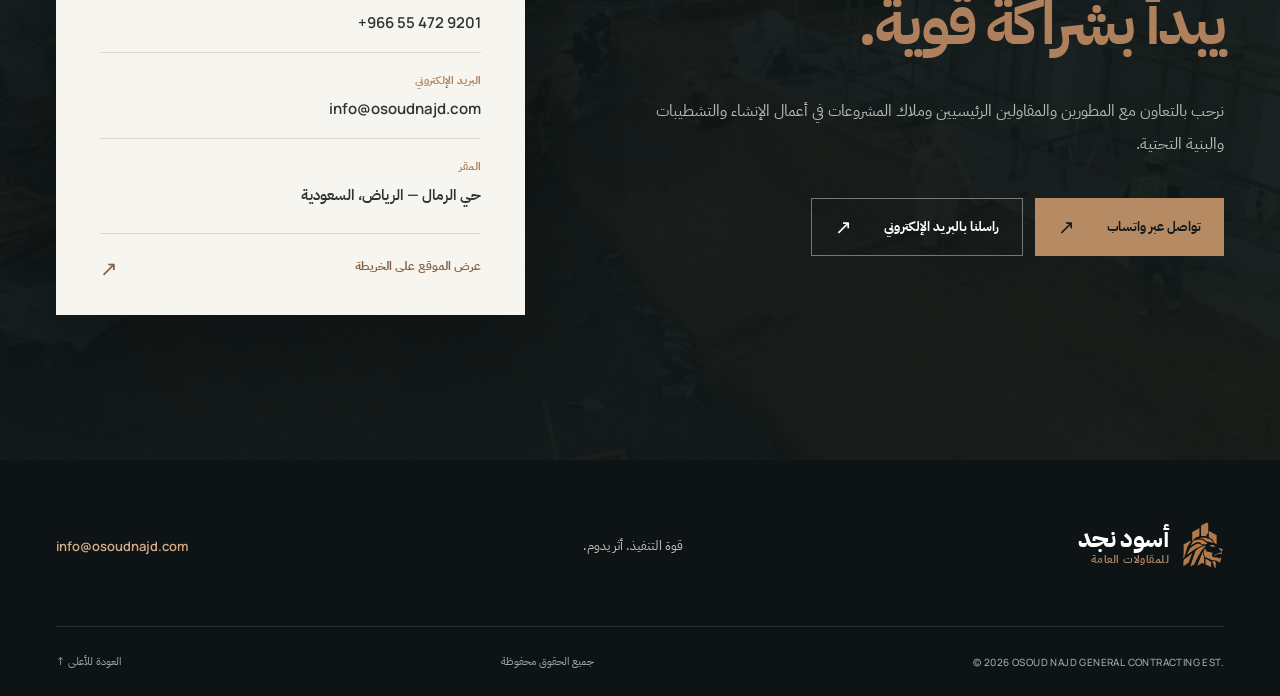
==== commit 38a7a7e3: "Redesign Osoud Najd premium website — index.html" ====
--- a/index.html
+++ b/index.html
@@ -3,139 +3,101 @@
 <head>
   <meta charset="utf-8">
   <meta name="viewport" content="width=device-width, initial-scale=1">
-  <meta name="theme-color" content="#121819">
-  <meta name="description" content="أسود نجد للمقاولات العامة — أعمال الإنشاءات والخرسانة والهياكل المعدنية والتشطيبات والطرق وتنسيق المواقع في الرياض، المملكة العربية السعودية.">
+  <meta name="theme-color" content="#151b1c">
+  <meta name="description" content="أسود نجد للمقاولات العامة في الرياض. خبرة تنفيذية في الخرسانة، الهياكل الحديدية، التشطيبات، الطرق وتنسيق المواقع. تصفح سابقة أعمالنا وتواصل مع فريقنا.">
   <meta property="og:type" content="website">
-  <meta property="og:title" content="أسود نجد | Osoud Najd General Contracting">
-  <meta property="og:description" content="قوة التنفيذ. أثر يدوم. تعرف على خبرات أسود نجد ومشروعاتها في الرياض.">
+  <meta property="og:title" content="أسود نجد للمقاولات العامة | Osoud Najd">
+  <meta property="og:description" content="تنفيذ يليق بحجم الرؤية. تعرف على خدمات ومشروعات أسود نجد في الرياض.">
   <meta property="og:image" content="assets/social-preview.jpg">
   <title>أسود نجد للمقاولات العامة | Osoud Najd</title>
   <link rel="icon" type="image/svg+xml" href="assets/osoud_symbol_bronze.svg">
+  <link rel="preconnect" href="https://fonts.googleapis.com">
+  <link rel="preconnect" href="https://fonts.gstatic.com" crossorigin>
   <link rel="stylesheet" href="styles.css">
   <script defer src="script.js"></script>
 </head>
 <body>
-  <a class="skip-link" href="#main" data-i18n="skip">تجاوز إلى المحتوى</a>
-  <div class="utility-bar">
-    <div class="container utility-inner">
-      <div class="utility-loc"><span class="tiny-star">✳</span><span data-i18n="location">الرياض، المملكة العربية السعودية</span></div>
-      <div class="utility-side"><span class="utility-est" data-i18n="since">ننفذ بثقة منذ 2022</span><a dir="ltr" href="tel:+966549059746">+966 54 905 9746</a></div>
-    </div>
+<a href="#main" class="skip-link" data-i18n="skip">تجاوز إلى المحتوى</a>
+<div class="topline"><div class="wrap top-inner"><span class="top-city"><span class="top-dot"></span><span data-i18n="location">الرياض، المملكة العربية السعودية</span></span><div class="top-right"><span data-i18n="since">ننفذ بثقة منذ 2022</span><span class="top-divider"></span><a href="tel:+966549059746" dir="ltr">+966 54 905 9746</a></div></div></div>
+<header id="siteHeader" class="site-header">
+  <div class="wrap header-inner">
+    <a href="#home" class="brand" aria-label="Osoud Najd home"><img width="48" height="51" src="assets/osoud_symbol_bronze.svg" alt="شعار أسود نجد"><span class="brand-text"><strong data-i18n="brandName">أسود نجد</strong><small data-i18n="brandSub">للمقاولات العامة</small></span></a>
+    <nav class="desktop-nav" aria-label="Primary navigation">
+      <a class="nav-link active" href="#home" data-i18n="navHome">الرئيسية</a><a class="nav-link" href="#about" data-i18n="navAbout">من نحن</a><a class="nav-link" href="#services" data-i18n="navServices">مجالاتنا</a><a class="nav-link" href="#projects" data-i18n="navProjects">أعمالنا</a><a class="nav-link" href="#contact" data-i18n="navContact">تواصل معنا</a>
+    </nav>
+    <div class="head-actions"><button class="lang-btn" id="langButton" type="button" aria-label="Switch to English">EN</button><a class="nav-quote" href="#contact"><span data-i18n="navCta">ناقش مشروعك معنا</span><span aria-hidden="true">↗</span></a><button class="menu-button" id="menuButton" aria-expanded="false" aria-controls="mobileNav" aria-label="فتح القائمة"><span></span><span></span><span></span></button></div>
   </div>
-
-  <header class="site-header" id="siteHeader">
-    <div class="container header-inner">
-      <a class="brand" href="#home" aria-label="Osoud Najd home">
-        <img src="assets/osoud_symbol_bronze.svg" alt="شعار أسود نجد" width="45" height="50">
-        <span class="brand-wordmark"><strong data-i18n="brandName">أسود نجد</strong><small data-i18n="brandSub">للمقاولات العامة</small></span>
-      </a>
-      <nav class="desktop-nav" aria-label="Primary navigation">
-        <a class="nav-link active" href="#home" data-i18n="navHome">الرئيسية</a>
-        <a class="nav-link" href="#about" data-i18n="navAbout">من نحن</a>
-        <a class="nav-link" href="#services" data-i18n="navServices">مجالاتنا</a>
-        <a class="nav-link" href="#projects" data-i18n="navProjects">مشاريعنا</a>
-        <a class="nav-link" href="#contact" data-i18n="navContact">تواصل معنا</a>
-      </nav>
-      <div class="header-actions">
-        <button class="lang-btn" id="langButton" aria-label="Switch to English">EN <span aria-hidden="true">↗</span></button>
-        <a class="header-cta" href="#contact"><span data-i18n="navCta">ابدأ تعاونك معنا</span><span class="arrow-narrow" aria-hidden="true">↗</span></a>
-        <button class="menu-button" id="menuButton" aria-label="فتح القائمة" aria-expanded="false" aria-controls="mobileNav"><span></span><span></span><span></span></button>
+  <nav id="mobileNav" class="mobile-nav" aria-label="Mobile navigation" hidden><a href="#home" data-i18n="navHome">الرئيسية</a><a href="#about" data-i18n="navAbout">من نحن</a><a href="#services" data-i18n="navServices">مجالاتنا</a><a href="#projects" data-i18n="navProjects">أعمالنا</a><a href="#contact" data-i18n="navContact">تواصل معنا</a></nav>
+</header>
+<main id="main">
+  <section class="hero" id="home" aria-labelledby="hero-heading">
+    <div class="hero-photo" role="img" aria-label="هياكل معدنية وأعمال تنفيذ من مشاريع أسود نجد"></div>
+    <div class="hero-shade"></div>
+    <div class="hero-edge-note" aria-hidden="true">OSOUD NAJD <span>/</span> EST. 2022</div>
+    <div class="wrap hero-inner">
+      <div class="hero-content reveal show">
+        <div class="section-kicker hero-kicker"><span class="line"></span><span data-i18n="heroEyebrow">أسود نجد للمقاولات العامة | الرياض</span></div>
+        <h1 id="hero-heading"><span data-i18n="heroLine1">نبني الثقة.</span><br><em data-i18n="heroLine2">ونترك الأثر.</em></h1>
+        <p class="hero-intro" data-i18n="heroLead">من أعمال الإنشاء والخرسانة إلى الهياكل الحديدية والتشطيبات والطرق؛ ننفذ نطاقات الأعمال بدقة ميدانية ومسؤولية مهنية.</p>
+        <div class="hero-actions"><a href="#projects" class="button button-copper"><span data-i18n="seeProjects">استكشف مشاريعنا</span><span aria-hidden="true">↗</span></a><a href="#contact" class="button button-line"><span data-i18n="connectNow">تواصل مع فريقنا</span><span aria-hidden="true">↗</span></a></div>
       </div>
     </div>
-    <nav class="mobile-nav" id="mobileNav" aria-label="Mobile navigation" hidden>
-      <a href="#home" data-i18n="navHome">الرئيسية</a><a href="#about" data-i18n="navAbout">من نحن</a><a href="#services" data-i18n="navServices">مجالاتنا</a><a href="#projects" data-i18n="navProjects">مشاريعنا</a><a href="#contact" data-i18n="navContact">تواصل معنا</a>
-    </nav>
-  </header>
+    <div class="hero-bottom"><div class="wrap hero-bottom-inner"><div class="hero-project-label"><span class="hero-no">01 / 06</span><span data-i18n="heroFoot">صور حقيقية من تنفيذ مشاريع الشركة</span></div><a href="#about" class="hero-scroll"><span data-i18n="scrollLabel">اكتشف الشركة</span><span>↓</span></a><span class="hero-credit" dir="ltr">CONSTRUCTION · FIT-OUT · INFRASTRUCTURE</span></div></div>
+  </section>
 
-  <main id="main">
-    <section class="hero" id="home" aria-labelledby="hero-heading">
-      <div class="hero-grid-lines" aria-hidden="true"></div>
-      <div class="container hero-layout">
-        <div class="hero-copy reveal show">
-          <div class="eyebrow hero-eyebrow"><span class="eyebrow-rule"></span><span data-i18n="heroEyebrow">أسود نجد للمقاولات العامة | الرياض</span></div>
-          <h1 id="hero-heading"><span data-i18n="heroLine1">قوة التنفيذ.</span><br><em data-i18n="heroLine2">أثرٌ يدوم.</em></h1>
-          <p class="hero-lead" data-i18n="heroLead">من الخرسانة والهياكل المعدنية إلى التشطيبات والطرق وتنسيق المواقع، نحوّل خطط المشاريع إلى أعمال تُنجز بدقة وثقة.</p>
-          <div class="hero-ctas">
-            <a class="btn btn-bronze" href="#projects"><span data-i18n="seeProjects">استكشف أعمالنا</span><span class="btn-icon" aria-hidden="true">↗</span></a>
-            <a class="btn btn-ghost" href="#contact"><span data-i18n="connectNow">تواصل مع فريقنا</span><span aria-hidden="true">↗</span></a>
-          </div>
-          <div class="hero-foot"><span class="hero-vertical-line"></span><span data-i18n="heroFoot">خبرات تنفيذية في مشاريع البنية التحتية والمباني والفعاليات</span></div>
-        </div>
-        <div class="hero-visual reveal show" aria-label="صور أصلية من أعمال الشركة">
-          <div class="hero-main-photo"><img src="assets/hero-structure.webp" alt="تنفيذ الهياكل الحديدية في موقع إنشاء" fetchpriority="high"></div>
-          <div class="hero-secondary-photo"><img src="assets/hero-metro.webp" alt="صورة تنفيذية من مشروع مترو الرياض" loading="lazy"></div>
-          <div class="photo-edge-label" dir="ltr">OSOUD / NAJD<br>ENGINEERED TO LAST</div>
-          <div class="hero-photo-badge"><span class="badge-cross">✳</span><span><b data-i18n="badgePrimary">الخبرة في التفاصيل</b><small data-i18n="badgeSecondary">RIYADH · SAUDI ARABIA</small></span></div>
-          <div class="hero-number" aria-hidden="true">01</div>
-        </div>
+  <section class="intro-strip" aria-label="Our disciplines"><div class="wrap strip-inner"><span class="strip-start" data-i18n="stripTitle">تخصصاتنا</span><span data-i18n="stripOne">الإنشاءات</span><span data-i18n="stripTwo">الخرسانة</span><span data-i18n="stripThree">التشطيبات</span><span data-i18n="stripFour">الطرق والمواقع</span><span data-i18n="stripFive">الهياكل المعدنية</span></div></section>
+
+  <section class="about-section" id="about" aria-labelledby="about-heading">
+    <div class="wrap about-shell">
+      <div class="about-text reveal">
+        <div class="section-kicker"><span class="line"></span><span data-i18n="aboutEyebrow">01 — عن أسود نجد</span></div>
+        <h2 class="display-heading" id="about-heading"><span data-i18n="aboutTitle1">خبرة على أرض الواقع.</span><br><em data-i18n="aboutTitle2">وثقة تُبنى بالإنجاز.</em></h2>
+        <p class="about-lead" data-i18n="aboutLead">منذ تأسيس أسود نجد في الرياض عام 2022، نعمل على تنفيذ مشاريع الإنشاءات والأعمال التخصصية، مع خبرات موثقة في مشاريع مترو الرياض وجاكس والدرعية.</p>
+        <p class="body-muted" data-i18n="aboutBody">نقدم خدمات الخرسانة، الهياكل المعدنية، التشطيبات، الطرق وتجهيز المواقع، ضمن نطاقات محددة للملاك والمقاولين الرئيسيين. ما يميز عملنا هو التركيز على تفاصيل التنفيذ، وتنظيم الموقع، وجودة التسليم.</p>
+        <div class="about-foot"><a href="#services" class="under-link"><span data-i18n="aboutCta">تعرّف على قدراتنا</span><span>↗</span></a><span class="mini-coordinate" dir="ltr">24° 46′ N · RIYADH</span></div>
       </div>
-      <div class="hero-bottom-rule"><div class="container"><span>OSOUD NAJD GENERAL CONTRACTING</span><span data-i18n="scrollLabel">اكتشف المزيد ↓</span></div></div>
-    </section>
+      <div class="about-photo reveal"><img src="assets/project-jax-roads.webp" loading="lazy" alt="أعمال طرق ضمن مشاريع جاكس"><div class="about-photo-label"><span>02 / JAX</span><b data-i18n="aboutCaption">أعمال الطرق والمسطحات الخارجية</b></div><div class="about-year">2022 <small data-i18n="stat1">سنة التأسيس</small></div></div>
+    </div>
+  </section>
 
-    <section class="credibility" aria-label="Our foundations">
-      <div class="container credibility-inner">
-        <div class="credibility-intro"><span class="mini-tag" data-i18n="capabilityLabel">في قلب التنفيذ</span><p data-i18n="capabilityIntro">نعرف أن قوة المشروع تبدأ من التفاصيل التي لا تُرى.</p></div>
-        <div class="credibility-stats">
-          <div class="stat"><strong>2022</strong><span data-i18n="stat1">سنة التأسيس</span></div>
-          <div class="stat"><strong>05<span class="plus">+</span></strong><span data-i18n="stat2">تخصصات تنفيذية</span></div>
-          <div class="stat"><strong>R<span class="plus">Y</span>D</strong><span data-i18n="stat3">مقرنا الرياض</span></div>
-        </div>
+  <section class="services-section" id="services" aria-labelledby="services-heading">
+    <div class="wrap services-shell">
+      <div class="services-heading reveal"><div class="section-kicker on-dark"><span class="line"></span><span data-i18n="servicesEyebrow">02 — نطاق أعمالنا</span></div><h2 id="services-heading" class="display-heading"><span data-i18n="servicesTitle1">قدرات تنفيذية.</span><br><em data-i18n="servicesTitle2">تخدم كل مشروع.</em></h2><p data-i18n="servicesIntro">خدمات متخصصة تخدم احتياجات المشاريع من الأعمال المدنية حتى التجهيز والتشطيبات.</p><div class="services-image"><img src="assets/detail-concrete.webp" loading="lazy" alt="أعمال خرسانية في أحد مواقع التنفيذ"><span dir="ltr">ENGINEERED FOR EXECUTION</span></div></div>
+      <div class="service-list reveal">
+        <article class="service-row"><span class="service-number">01</span><div><h3 data-i18n="service1Title">الأعمال الخرسانية</h3><p data-i18n="service1Desc">تنفيذ العناصر الخرسانية وأعمال الإنشاء وفق نطاق المشروع.</p></div><span class="service-mark" aria-hidden="true">↗</span></article>
+        <article class="service-row"><span class="service-number">02</span><div><h3 data-i18n="service2Title">الهياكل الحديدية</h3><p data-i18n="service2Desc">تنفيذ الهياكل المعدنية والأعمال الإنشائية الفولاذية.</p></div><span class="service-mark" aria-hidden="true">↗</span></article>
+        <article class="service-row"><span class="service-number">03</span><div><h3 data-i18n="service3Title">التشطيبات والتجهيز</h3><p data-i18n="service3Desc">تشطيبات داخلية وتجهيزات وتجديد للمرافق والمباني.</p></div><span class="service-mark" aria-hidden="true">↗</span></article>
+        <article class="service-row"><span class="service-number">04</span><div><h3 data-i18n="service4Title">الطرق وتجهيز المواقع</h3><p data-i18n="service4Desc">أعمال الطرق والتسويات والمسطحات الخارجية.</p></div><span class="service-mark" aria-hidden="true">↗</span></article>
+        <article class="service-row"><span class="service-number">05</span><div><h3 data-i18n="service5Title">تنسيق المواقع</h3><p data-i18n="service5Desc">تنفيذ المساحات الخارجية وأعمال اللاندسكيب.</p></div><span class="service-mark" aria-hidden="true">↗</span></article>
+        <a href="#contact" class="service-footer-link"><span data-i18n="servicesCta">لديك نطاق عمل للتنفيذ؟ تواصل معنا</span><span aria-hidden="true">↗</span></a>
       </div>
-    </section>
+    </div>
+  </section>
 
-    <section class="about-section section-pad" id="about" aria-labelledby="about-heading">
-      <div class="container about-grid">
-        <div class="about-visual reveal"><div class="about-photo-frame"><img src="assets/about-process.webp" alt="تنفيذ أعمال الأحجار وتنسيق المواقع من مشاريع أسود نجد" loading="lazy"></div><div class="about-offset-box"><span class="large-quote" aria-hidden="true">“</span><span data-i18n="aboutQuote">ننظر لكل تفصيلة باعتبارها جزءًا من نجاح المشروع بالكامل.</span></div><span class="about-small-index">OSOUD NAJD / 02</span></div>
-        <div class="section-content reveal">
-          <div class="eyebrow"><span class="eyebrow-rule"></span><span data-i18n="aboutEyebrow">من نحن</span></div>
-          <h2 id="about-heading" class="section-title"><span data-i18n="aboutTitle1">شريك تنفيذ</span><br><em data-i18n="aboutTitle2">تُبنى عليه الثقة.</em></h2>
-          <p class="copy-strong" data-i18n="aboutLead">أسود نجد مؤسسة مقاولات عامة تأسست في الرياض عام 2022، وتقدم خدمات التنفيذ للمشروعات الإنشائية والبنية التحتية والأعمال التخصصية.</p>
-          <p class="copy-muted" data-i18n="aboutBody">نمت خبرتنا عبر العمل ضمن مشاريع متنوعة تشمل أعمال الخرسانة، والهياكل الحديدية، والطرق، والتشطيبات الداخلية، وتنسيق المواقع. نركز على جودة الإنجاز والتنسيق الميداني والالتزام بمتطلبات كل مشروع.</p>
-          <a href="#services" class="text-link"><span data-i18n="aboutCta">تعرّف على مجالات عملنا</span><span aria-hidden="true">↗</span></a>
-          <div class="about-detail-row"><div class="about-detail-no">01 / 03</div><div class="about-detail-text" data-i18n="aboutDetail">احترافية التنفيذ تبدأ من وضوح المسؤولية.</div></div>
-        </div>
+  <section class="selected-section" id="projects" aria-labelledby="projects-heading">
+    <div class="wrap">
+      <div class="projects-heading reveal"><div><div class="section-kicker"><span class="line"></span><span data-i18n="projectsEyebrow">03 — سجل أعمالنا</span></div><h2 class="display-heading" id="projects-heading"><span data-i18n="projectsTitle1">مشاريع تتحدث</span><br><em data-i18n="projectsTitle2">عن خبرتنا.</em></h2></div><p data-i18n="projectsIntro">مجموعة مختارة من مشروعات أسود نجد، باستخدام صور التنفيذ الواردة في ملف الشركة.</p></div>
+      <div class="filters" aria-label="Filter projects"><button class="filter active" aria-pressed="true" data-filter="all" data-i18n="filterAll">كل الأعمال</button><button class="filter" aria-pressed="false" data-filter="civil" data-i18n="filterCivil">إنشاءات</button><button class="filter" aria-pressed="false" data-filter="infra" data-i18n="filterInfra">طرق ومواقع</button><button class="filter" aria-pressed="false" data-filter="fitout" data-i18n="filterFitout">تشطيبات</button></div>
+      <div class="projects-grid">
+        <article class="project-card project-featured reveal" data-category="civil" data-project="metro"><button class="project-open" aria-label="مشروع مترو الرياض" type="button"><span class="project-image"><img src="assets/project-metro.webp" alt="مشروع مترو الرياض المسار الخامس" loading="lazy"><span class="project-overlay"></span><span class="project-num">01</span></span><span class="project-data"><span class="project-category" data-i18n="metroCategory">خرسانة وإنشاءات</span><span class="project-bottom"><strong data-i18n="metroTitle">مترو الرياض — المسار الخامس</strong><span class="round-arrow" aria-hidden="true">↗</span></span><span class="project-location">RIYADH · KSA</span></span></button></article>
+        <article class="project-card reveal" data-category="infra" data-project="jaxroads"><button class="project-open" type="button" aria-label="مشروع جاكس الطرق"><span class="project-image"><img src="assets/project-jax-roads.webp" alt="أعمال طرق في جاكس" loading="lazy"><span class="project-overlay"></span><span class="project-num">02</span></span><span class="project-data"><span class="project-category" data-i18n="jaxroadsCategory">طرق ومسطحات خارجية</span><span class="project-bottom"><strong data-i18n="jaxroadsTitle">جاكس — أعمال الطرق</strong><span class="round-arrow" aria-hidden="true">↗</span></span><span class="project-location">JAX · RIYADH</span></span></button></article>
+        <article class="project-card reveal" data-category="fitout" data-project="jaxfit"><button class="project-open" type="button" aria-label="مشروع جاكس تجهيز"><span class="project-image"><img src="assets/project-jax-fitout.webp" alt="تشطيبات جاكس" loading="lazy"><span class="project-overlay"></span><span class="project-num">03</span></span><span class="project-data"><span class="project-category" data-i18n="jaxfitCategory">تجهيز وتشطيبات</span><span class="project-bottom"><strong data-i18n="jaxfitTitle">جاكس — التجهيز والتشطيب</strong><span class="round-arrow" aria-hidden="true">↗</span></span><span class="project-location">JAX · RIYADH</span></span></button></article>
+        <article class="project-card project-wide reveal" data-category="infra" data-project="diriyah"><button class="project-open" type="button" aria-label="مشروع الدرعية" ><span class="project-image"><img src="assets/project-diriyah.webp" alt="أعمال تنسيق مواقع في بينالي الدرعية" loading="lazy"><span class="project-overlay"></span><span class="project-num">04</span></span><span class="project-data"><span class="project-category" data-i18n="diriyahCategory">تنسيق المواقع</span><span class="project-bottom"><strong data-i18n="diriyahTitle">بينالي الدرعية — تنسيق المواقع</strong><span class="round-arrow" aria-hidden="true">↗</span></span><span class="project-location">DIRIYAH · KSA</span></span></button></article>
+        <article class="project-card reveal" data-category="fitout" data-project="events"><button class="project-open" type="button" aria-label="مشروع فعاليات"><span class="project-image"><img src="assets/project-events.webp" alt="أعمال تجهيز فعاليات HYA HUB" loading="lazy"><span class="project-overlay"></span><span class="project-num">05</span></span><span class="project-data"><span class="project-category" data-i18n="eventsCategory">تجهيز فعاليات</span><span class="project-bottom"><strong data-i18n="eventsTitle">HYA HUB — تجهيز فعاليات</strong><span class="round-arrow" aria-hidden="true">↗</span></span><span class="project-location">RIYADH · KSA</span></span></button></article>
+        <article class="project-card reveal" data-category="civil" data-project="steel"><button class="project-open" type="button" aria-label="أعمال الهياكل المعدنية"><span class="project-image"><img src="assets/project-structure.webp" alt="تنفيذ هياكل معدنية" loading="lazy"><span class="project-overlay"></span><span class="project-num">06</span></span><span class="project-data"><span class="project-category" data-i18n="steelCategory">هياكل معدنية</span><span class="project-bottom"><strong data-i18n="steelTitle">نماذج الهياكل الحديدية</strong><span class="round-arrow" aria-hidden="true">↗</span></span><span class="project-location">SELECTED WORKS</span></span></button></article>
       </div>
-    </section>
+      <p class="projects-disclaimer" data-i18n="projectsNote">الصور من ملف أعمال أسود نجد. بعض الأعمال نُفذت كمقاول باطن ضمن مشروعات لمقاولين رئيسيين. لم تُنشر صور المشروعات السرية.</p>
+    </div>
+  </section>
 
-    <section class="services-section section-pad" id="services" aria-labelledby="services-heading">
-      <div class="container">
-        <div class="section-heading-row reveal"><div><div class="eyebrow"><span class="eyebrow-rule"></span><span data-i18n="servicesEyebrow">خدماتنا</span></div><h2 class="section-title" id="services-heading"><span data-i18n="servicesTitle1">حلول تنفيذية</span><br><em data-i18n="servicesTitle2">تغطي كل مرحلة.</em></h2></div><p class="heading-side-text" data-i18n="servicesIntro">خبرات عملية في منظومة مترابطة من أعمال الإنشاءات والبنية التحتية والتجهيز.</p></div>
-        <div class="services-grid">
-          <article class="service-card reveal"><div class="service-no">01</div><div class="service-symbol"><svg viewBox="0 0 48 48" fill="none" stroke="currentColor" stroke-width="1.6"><rect x="8" y="27" width="32" height="12"/><path d="M10 27L21 10H32L39 27M21 10V27M14 18H36M6 39H42"/></svg></div><h3 data-i18n="service1Title">الأعمال الخرسانية</h3><p data-i18n="service1Desc">تنفيذ العناصر الخرسانية وأعمال الإنشاء وفق متطلبات المشروع.</p><span class="card-underline"></span></article>
-          <article class="service-card reveal"><div class="service-no">02</div><div class="service-symbol"><svg viewBox="0 0 48 48" fill="none" stroke="currentColor" stroke-width="1.6"><path d="M9 8H39V14H27V34H39V40H9V34H21V14H9Z"/><path d="M15 8V14M33 34V40"/></svg></div><h3 data-i18n="service2Title">الهياكل المعدنية</h3><p data-i18n="service2Desc">أعمال الحديد الإنشائي والتركيبات والهياكل الفولاذية.</p><span class="card-underline"></span></article>
-          <article class="service-card reveal"><div class="service-no">03</div><div class="service-symbol"><svg viewBox="0 0 48 48" fill="none" stroke="currentColor" stroke-width="1.6"><path d="M6 22L24 8L42 22V40H6Z"/><path d="M14 40V25H34V40M14 31H34M22 25V40"/></svg></div><h3 data-i18n="service3Title">التشطيبات والتجهيز</h3><p data-i18n="service3Desc">تشطيبات داخلية وتجديد وتجهيز المساحات والمرافق.</p><span class="card-underline"></span></article>
-          <article class="service-card reveal"><div class="service-no">04</div><div class="service-symbol"><svg viewBox="0 0 48 48" fill="none" stroke="currentColor" stroke-width="1.6"><path d="M19 6L9 42H39L29 6M24 8V15M24 22V29M24 36V41"/></svg></div><h3 data-i18n="service4Title">الطرق وتجهيز المواقع</h3><p data-i18n="service4Desc">أعمال الطرق، التهيئة، والمسطحات الخارجية للمشروعات.</p><span class="card-underline"></span></article>
-          <article class="service-card reveal"><div class="service-no">05</div><div class="service-symbol"><svg viewBox="0 0 48 48" fill="none" stroke="currentColor" stroke-width="1.6"><path d="M24 40V22M24 22C10 31 7 15 15 12C15 4 28 4 30 12C42 10 44 28 30 27M7 42H41"/></svg></div><h3 data-i18n="service5Title">تنسيق المواقع</h3><p data-i18n="service5Desc">اللاندسكيب، المسارات الخارجية، وتحسين بيئة المواقع.</p><span class="card-underline"></span></article>
-        </div>
-        <div class="services-footer"><span data-i18n="servicesFoot">تنفيذ متقن. تنسيق مستمر. رؤية واضحة.</span><a href="#contact" class="text-link"><span data-i18n="servicesCta">اطلب مناقشة مشروعك</span><span aria-hidden="true">↗</span></a></div>
-      </div>
-    </section>
+  <section class="statement-section"><div class="wrap statement-inner"><span class="statement-side">OSOUD / NAJD</span><div class="statement-main"><span class="section-kicker on-dark"><span class="line"></span><span data-i18n="statementKicker">مبادئنا في التنفيذ</span></span><p data-i18n="signature">ليست الجودة مرحلة أخيرة.<br><em>بل طريقتنا في كل مرحلة.</em></p></div><img src="assets/osoud_symbol_bronze.svg" alt="" width="200" height="200"></div></section>
 
-    <section class="signature-panel" aria-label="Our commitment"><div class="container signature-inner"><span class="signature-no">03 / OSOUD NAJD</span><p data-i18n="signature">الجودة ليست مرحلة أخيرة.<br><em>إنها طريقة عمل.</em></p><div class="signature-symbol"><img src="assets/osoud_symbol_white.svg" alt="" loading="lazy"></div></div></section>
+  <section class="process-section" aria-labelledby="process-heading"><div class="wrap"><div class="process-head reveal"><div><div class="section-kicker"><span class="line"></span><span data-i18n="processEyebrow">04 — منهجيتنا</span></div><h2 id="process-heading" class="display-heading"><span data-i18n="processTitle1">من التخطيط</span><br><em data-i18n="processTitle2">إلى التسليم.</em></h2></div><p data-i18n="processLead">لكل مشروع متطلباته. نبدأ بتحديد نطاق التنفيذ، ثم ننسّق الموارد والأعمال ونراجع الجودة حتى التسليم.</p></div><div class="process-track"><div class="step reveal"><span class="step-num">01</span><h3 data-i18n="step1Title">دراسة نطاق العمل</h3><p data-i18n="step1Desc">مراجعة المتطلبات والمواصفات الفنية.</p></div><div class="step reveal"><span class="step-num">02</span><h3 data-i18n="step2Title">التخطيط والتنسيق</h3><p data-i18n="step2Desc">تنظيم مراحل التنفيذ والتنسيق الموقعي.</p></div><div class="step reveal"><span class="step-num">03</span><h3 data-i18n="step3Title">التنفيذ والمتابعة</h3><p data-i18n="step3Desc">متابعة الأعمال والجودة والسلامة.</p></div><div class="step reveal"><span class="step-num">04</span><h3 data-i18n="step4Title">الفحص والتسليم</h3><p data-i18n="step4Desc">مراجعة الأعمال وإتمام التسليم.</p></div></div></div></section>
 
-    <section class="projects-section section-pad" id="projects" aria-labelledby="projects-heading">
-      <div class="container">
-        <div class="section-heading-row projects-head reveal"><div><div class="eyebrow"><span class="eyebrow-rule"></span><span data-i18n="projectsEyebrow">سجل الإنجاز</span></div><h2 class="section-title" id="projects-heading"><span data-i18n="projectsTitle1">مشاريع تروي</span><br><em data-i18n="projectsTitle2">قصة التنفيذ.</em></h2></div><p class="heading-side-text" data-i18n="projectsIntro">مختارات من صور ومشروعات الأعمال المدرجة في ملف الشركة، مع تحديد نطاق التنفيذ لكل مشروع.</p></div>
-        <div class="filters" role="group" aria-label="تصفية المشاريع"><button class="filter active" data-filter="all" data-i18n="filterAll" aria-pressed="true">كل المشاريع</button><button class="filter" data-filter="civil" data-i18n="filterCivil" aria-pressed="false">إنشاءات</button><button class="filter" data-filter="infra" data-i18n="filterInfra" aria-pressed="false">طرق ومواقع</button><button class="filter" data-filter="fitout" data-i18n="filterFitout" aria-pressed="false">تشطيبات وتجهيز</button></div>
-        <div class="projects-grid">
-          <article class="project-card project-featured reveal" data-category="civil" data-project="metro"><button class="project-open" type="button" aria-label="عرض تفاصيل مشروع المترو"><div class="project-image"><img src="assets/project-metro.webp" alt="أعمال إنشاءات وخرسانة بمترو الرياض المسار الخامس" loading="lazy"><span class="project-img-num">01</span></div><div class="project-meta"><span data-i18n="metroCategory">خرسانة وإنشاءات</span><span>RIYADH / KSA</span></div><div class="project-card-bottom"><h3 data-i18n="metroTitle">مترو الرياض — المسار الخامس</h3><span class="project-arrow" aria-hidden="true">↗</span></div></button></article>
-          <article class="project-card reveal" data-category="infra" data-project="jaxroads"><button class="project-open" type="button" aria-label="عرض تفاصيل مشروع طرق جاكس"><div class="project-image"><img src="assets/project-jax-roads.webp" alt="أعمال طرق ومساحات خارجية في مشروع جاكس" loading="lazy"><span class="project-img-num">02</span></div><div class="project-meta"><span data-i18n="jaxroadsCategory">طرق ومسطحات خارجية</span><span>JAX</span></div><div class="project-card-bottom"><h3 data-i18n="jaxroadsTitle">مشروعات JAX — أعمال الطرق</h3><span class="project-arrow" aria-hidden="true">↗</span></div></button></article>
-          <article class="project-card reveal" data-category="fitout" data-project="jaxfit"><button class="project-open" type="button" aria-label="عرض تفاصيل مشروع تجهيز جاكس"><div class="project-image"><img src="assets/project-jax-fitout.webp" alt="تجهيز وتشطيب مساحة داخلية بمشروع جاكس" loading="lazy"><span class="project-img-num">03</span></div><div class="project-meta"><span data-i18n="jaxfitCategory">تشطيبات وتجهيز</span><span>JAX</span></div><div class="project-card-bottom"><h3 data-i18n="jaxfitTitle">مشروعات JAX — تجهيز وتشطيب</h3><span class="project-arrow" aria-hidden="true">↗</span></div></button></article>
-          <article class="project-card reveal" data-category="infra" data-project="diriyah"><button class="project-open" type="button" aria-label="عرض تفاصيل مشروع الدرعية"><div class="project-image"><img src="assets/project-diriyah.webp" alt="تنفيذ أعمال تنسيق مواقع بمشروع بينالي الدرعية" loading="lazy"><span class="project-img-num">04</span></div><div class="project-meta"><span data-i18n="diriyahCategory">لاندسكيب ومواقع خارجية</span><span>DIRIYAH</span></div><div class="project-card-bottom"><h3 data-i18n="diriyahTitle">بينالي الدرعية — تنسيق المواقع</h3><span class="project-arrow" aria-hidden="true">↗</span></div></button></article>
-          <article class="project-card reveal" data-category="fitout" data-project="events"><button class="project-open" type="button" aria-label="عرض تفاصيل تجهيز فعاليات"><div class="project-image"><img src="assets/project-events.webp" alt="أعمال تجهيز الفعاليات في HYA HUB" loading="lazy"><span class="project-img-num">05</span></div><div class="project-meta"><span data-i18n="eventsCategory">تجهيز فعاليات</span><span>HYA HUB</span></div><div class="project-card-bottom"><h3 data-i18n="eventsTitle">HYA HUB — أعمال التجهيز</h3><span class="project-arrow" aria-hidden="true">↗</span></div></button></article>
-          <article class="project-card reveal" data-category="civil" data-project="steel"><button class="project-open" type="button" aria-label="عرض تفاصيل أعمال الهياكل"><div class="project-image"><img src="assets/project-structure.webp" alt="صورة من أعمال الهياكل المعدنية في ملف الشركة" loading="lazy"><span class="project-img-num">06</span></div><div class="project-meta"><span data-i18n="steelCategory">هياكل معدنية</span><span>STEEL WORKS</span></div><div class="project-card-bottom"><h3 data-i18n="steelTitle">نماذج أعمال الهياكل الحديدية</h3><span class="project-arrow" aria-hidden="true">↗</span></div></button></article>
-        </div>
-        <p class="projects-note" data-i18n="projectsNote">صور المشروعات من ملف أسود نجد المقدم. بعض الأعمال نُفذت بصفة مقاول باطن ضمن مشروعات لمقاولين رئيسيين. صور المشاريع ذات الطبيعة السرية غير منشورة هنا.</p>
-      </div>
-    </section>
-
-    <section class="process-section section-pad" aria-labelledby="process-heading"><div class="container process-layout"><div class="process-left reveal"><div class="eyebrow"><span class="eyebrow-rule"></span><span data-i18n="processEyebrow">منهجية العمل</span></div><h2 class="section-title" id="process-heading"><span data-i18n="processTitle1">كل مرحلة</span><br><em data-i18n="processTitle2">محسوبة بدقة.</em></h2><p data-i18n="processLead">ندرس متطلبات كل نطاق عمل، وننسّق مع أطراف المشروع، ونتابع التنفيذ حتى التسليم.</p><a class="text-link" href="#contact"><span data-i18n="processCta">تواصل لمناقشة نطاق الأعمال</span><span aria-hidden="true">↗</span></a></div><div class="process-steps reveal"><div class="process-step"><span>01</span><div><h3 data-i18n="step1Title">دراسة المتطلبات</h3><p data-i18n="step1Desc">فهم نطاق الأعمال والمواصفات والأولويات التنفيذية.</p></div></div><div class="process-step"><span>02</span><div><h3 data-i18n="step2Title">التخطيط والتنسيق</h3><p data-i18n="step2Desc">تنظيم الموارد ومراحل التنفيذ والتنسيق الموقعي.</p></div></div><div class="process-step"><span>03</span><div><h3 data-i18n="step3Title">تنفيذ ومتابعة</h3><p data-i18n="step3Desc">متابعة الأعمال والالتزام بمتطلبات الجودة والسلامة.</p></div></div><div class="process-step"><span>04</span><div><h3 data-i18n="step4Title">فحص وتسليم</h3><p data-i18n="step4Desc">التحقق من المخرجات والتنسيق لإتمام التسليم.</p></div></div></div></div></section>
-
-    <section class="contact-section" id="contact" aria-labelledby="contact-heading"><div class="contact-background" aria-hidden="true"></div><div class="container contact-layout"><div class="contact-main reveal"><div class="eyebrow light"><span class="eyebrow-rule"></span><span data-i18n="contactEyebrow">لنبنِ شراكة قوية</span></div><h2 class="section-title" id="contact-heading"><span data-i18n="contactTitle1">مشروعك القادم</span><br><em data-i18n="contactTitle2">يبدأ بحوار.</em></h2><p data-i18n="contactLead">سواء كنت مطورًا أو مقاولًا رئيسيًا أو صاحب مشروع، يسعدنا مناقشة نطاق العمل وفرص التعاون.</p><div class="contact-actions"><a class="btn btn-bronze" id="contactWhatsapp" href="https://wa.me/966549059746?text=%D8%A7%D9%84%D8%B3%D9%84%D8%A7%D9%85%20%D8%B9%D9%84%D9%8A%D9%83%D9%85%D8%8C%20%D8%A3%D9%88%D8%AF%20%D8%A7%D9%84%D8%A7%D8%B3%D8%AA%D9%81%D8%B3%D8%A7%D8%B1%20%D8%B9%D9%86%20%D8%AE%D8%AF%D9%85%D8%A7%D8%AA%20%D8%A3%D8%B3%D9%88%D8%AF%20%D9%86%D8%AC%D8%AF" target="_blank" rel="noopener noreferrer"><span data-i18n="whatsappCta">راسلنا عبر واتساب</span><span aria-hidden="true">↗</span></a><a class="btn btn-outline-light" href="mailto:info@osoudnajd.com?subject=Business%20Inquiry%20%E2%80%94%20Osoud%20Najd"><span data-i18n="emailCta">أرسل لنا بريدًا</span><span aria-hidden="true">↗</span></a></div></div><aside class="contact-card reveal"><span class="contact-card-no">CONTACT / 05</span><h3 data-i18n="contactInfoTitle">معلومات التواصل</h3><div class="contact-data"><span data-i18n="contactPhoneTitle">الهاتف</span><a dir="ltr" href="tel:+966549059746">+966 54 905 9746</a><a dir="ltr" href="tel:+966554729201">+966 55 472 9201</a></div><div class="contact-data"><span data-i18n="contactEmailTitle">البريد الإلكتروني</span><a href="mailto:info@osoudnajd.com">info@osoudnajd.com</a></div><div class="contact-data"><span data-i18n="contactLocationTitle">الموقع</span><strong data-i18n="contactLocation">حي الرمال، الرياض، السعودية</strong></div><a class="contact-map" href="https://www.google.com/maps/search/?api=1&query=Al%20Rimal%20Riyadh%20Saudi%20Arabia" target="_blank" rel="noopener noreferrer"><span data-i18n="mapCta">افتح الموقع على الخريطة</span><span aria-hidden="true">↗</span></a></aside></div></section>
-  </main>
-
-  <footer class="site-footer"><div class="container"><div class="footer-top"><a class="footer-brand" href="#home"><img src="assets/osoud_symbol_bronze.svg" alt="" width="49" height="55"><span><strong data-i18n="brandName">أسود نجد</strong><small data-i18n="brandSub">للمقاولات العامة</small></span></a><p data-i18n="footerLine">قوة التنفيذ. أثر يدوم.</p><a href="mailto:info@osoudnajd.com" class="footer-email">info@osoudnajd.com</a></div><div class="footer-bottom"><span>© <span id="year">2026</span> OSOUD NAJD GENERAL CONTRACTING EST.</span><span data-i18n="footerRights">جميع الحقوق محفوظة</span><a href="#home" data-i18n="backTop">العودة للأعلى ↑</a></div></div></footer>
-  <a class="float-whatsapp" href="https://wa.me/966549059746" target="_blank" rel="noopener noreferrer" aria-label="تواصل عبر واتساب"><svg viewBox="0 0 32 32" fill="currentColor" aria-hidden="true"><path d="M16 .8A15.2 15.2 0 0 0 2.95 23.9L.8 31.2l7.5-2A15.2 15.2 0 1 0 16 .8Zm0 27.7a12.3 12.3 0 0 1-6.25-1.7l-.45-.27-4.4 1.18 1.18-4.28-.29-.46A12.3 12.3 0 1 1 16 28.5Zm6.75-9.2c-.37-.19-2.15-1.06-2.48-1.18-.33-.13-.56-.19-.8.19-.23.37-.91 1.18-1.12 1.43-.21.25-.41.28-.78.09-.37-.18-1.55-.57-2.95-1.82-1.09-.97-1.83-2.17-2.04-2.53-.21-.37-.02-.57.16-.75.17-.17.37-.44.56-.66.19-.22.25-.37.37-.62.12-.25.06-.46-.03-.65-.09-.19-.8-1.92-1.1-2.63-.29-.7-.59-.6-.8-.61h-.68c-.25 0-.65.1-.99.47-.34.37-1.3 1.27-1.3 3.1s1.33 3.59 1.52 3.84c.18.24 2.62 4 6.35 5.61.89.39 1.59.62 2.13.79.9.29 1.72.25 2.37.15.72-.1 2.15-.88 2.46-1.73.3-.85.3-1.58.21-1.73-.1-.16-.34-.25-.71-.43Z"/></svg></a>
-  <dialog id="projectModal" class="project-modal" aria-labelledby="modalTitle"><button type="button" class="modal-close" id="modalClose" aria-label="إغلاق">×</button><div class="modal-image-wrap"><img id="modalImage" src="assets/project-metro.webp" alt=""></div><div class="modal-content"><div class="eyebrow"><span class="eyebrow-rule"></span><span id="modalCategory"></span></div><h2 id="modalTitle"></h2><p id="modalDescription"></p><div class="modal-footer"><span data-i18n="modalSource">المصدر: ملف أعمال الشركة</span><a href="#contact" id="modalContact" data-i18n="modalCta">ناقش مشروعًا مشابهًا ↗</a></div></div></dialog>
+  <section class="contact-section" id="contact" aria-labelledby="contact-heading"><div class="contact-graphic"></div><div class="wrap contact-grid"><div class="contact-copy reveal"><div class="section-kicker on-dark"><span class="line"></span><span data-i18n="contactEyebrow">05 — ابدأ معنا</span></div><h2 id="contact-heading" class="display-heading"><span data-i18n="contactTitle1">المشروع القادم</span><br><em data-i18n="contactTitle2">يبدأ بشراكة قوية.</em></h2><p data-i18n="contactLead">نرحب بالتعاون مع المطورين والمقاولين الرئيسيين وملاك المشروعات في أعمال الإنشاء والتشطيبات والبنية التحتية.</p><div class="contact-buttons"><a class="button button-copper" href="https://wa.me/966549059746?text=%D8%A3%D9%87%D9%84%D8%A7%D9%8B%D8%8C%20%D8%A3%D8%B1%D8%BA%D8%A8%20%D8%A8%D8%A7%D9%84%D8%AA%D9%88%D8%A7%D8%B5%D9%84%20%D9%85%D8%B9%20%D9%81%D8%B1%D9%8A%D9%82%20%D8%A3%D8%B3%D9%88%D8%AF%20%D9%86%D8%AC%D8%AF" target="_blank" rel="noopener noreferrer"><span data-i18n="whatsappCta">تواصل عبر واتساب</span><span>↗</span></a><a class="button button-line" href="mailto:info@osoudnajd.com?subject=Business%20Inquiry%20-%20Osoud%20Najd"><span data-i18n="emailCta">راسلنا بالبريد الإلكتروني</span><span>↗</span></a></div></div><aside class="contact-panel reveal"><span class="panel-label">CONTACT / OSOUD NAJD</span><h3 data-i18n="contactInfoTitle">بيانات التواصل</h3><div class="contact-row"><span data-i18n="contactPhoneTitle">الهاتف</span><div><a href="tel:+966549059746" dir="ltr">+966 54 905 9746</a><a href="tel:+966554729201" dir="ltr">+966 55 472 9201</a></div></div><div class="contact-row"><span data-i18n="contactEmailTitle">البريد الإلكتروني</span><a href="mailto:info@osoudnajd.com">info@osoudnajd.com</a></div><div class="contact-row"><span data-i18n="contactLocationTitle">المقر</span><strong data-i18n="contactLocation">حي الرمال — الرياض، السعودية</strong></div><a class="contact-map" href="https://www.google.com/maps/search/?api=1&query=Al%20Rimal%20Riyadh%20Saudi%20Arabia" target="_blank" rel="noopener noreferrer"><span data-i18n="mapCta">عرض الموقع على الخريطة</span><span>↗</span></a></aside></div></section>
+</main>
+<footer class="footer"><div class="wrap"><div class="footer-main"><a class="brand footer-brand" href="#home"><img width="48" height="52" src="assets/osoud_symbol_bronze.svg" alt=""><span class="brand-text"><strong data-i18n="brandName">أسود نجد</strong><small data-i18n="brandSub">للمقاولات العامة</small></span></a><span data-i18n="footerLine">قوة التنفيذ. أثر يدوم.</span><a href="mailto:info@osoudnajd.com" dir="ltr">info@osoudnajd.com</a></div><div class="footer-base"><span dir="ltr">© <span id="year">2026</span> OSOUD NAJD GENERAL CONTRACTING EST.</span><span data-i18n="footerRights">جميع الحقوق محفوظة</span><a href="#home" data-i18n="backTop">العودة للأعلى ↑</a></div></div></footer>
+<a class="whatsapp-float" href="https://wa.me/966549059746" target="_blank" rel="noopener noreferrer" aria-label="تواصل عبر واتساب"><svg viewBox="0 0 32 32" fill="currentColor" aria-hidden="true"><path d="M16 .8A15.2 15.2 0 0 0 2.95 23.9L.8 31.2l7.5-2A15.2 15.2 0 1 0 16 .8Zm0 27.7a12.3 12.3 0 0 1-6.25-1.7l-.45-.27-4.4 1.18 1.18-4.28-.29-.46A12.3 12.3 0 1 1 16 28.5Zm6.75-9.2c-.37-.19-2.15-1.06-2.48-1.18-.33-.13-.56-.19-.8.19-.23.37-.91 1.18-1.12 1.43-.21.25-.41.28-.78.09-.37-.18-1.55-.57-2.95-1.82-1.09-.97-1.83-2.17-2.04-2.53-.21-.37-.02-.57.16-.75.17-.17.37-.44.56-.66.19-.22.25-.37.37-.62.12-.25.06-.46-.03-.65-.09-.19-.8-1.92-1.1-2.63-.29-.7-.59-.6-.8-.61h-.68c-.25 0-.65.1-.99.47-.34.37-1.3 1.27-1.3 3.1s1.33 3.59 1.52 3.84c.18.24 2.62 4 6.35 5.61.89.39 1.59.62 2.13.79.9.29 1.72.25 2.37.15.72-.1 2.15-.88 2.46-1.73.3-.85.3-1.58.21-1.73-.1-.16-.34-.25-.71-.43Z"/></svg></a>
+<dialog id="projectModal" class="project-modal" aria-labelledby="modalTitle"><button type="button" class="modal-close" id="modalClose" aria-label="إغلاق">×</button><div class="modal-image"><img id="modalImage" src="assets/project-metro.webp" alt=""></div><div class="modal-body"><div class="section-kicker"><span class="line"></span><span id="modalCategory"></span></div><h2 id="modalTitle"></h2><p id="modalDescription"></p><div class="modal-footer"><span data-i18n="modalSource">المصدر: ملف مشاريع الشركة</span><a href="#contact" id="modalContact" data-i18n="modalCta">ناقش مشروعًا مشابهًا ↗</a></div></div></dialog>
 </body>
 </html>
--- a/styles.css
+++ b/styles.css
@@ -0,0 +1,29 @@
+@import url('https://fonts.googleapis.com/css2?family=IBM+Plex+Sans+Arabic:wght@400;500;600;700&family=Manrope:wght@400;500;600;700;800&display=swap');
+:root{--ink:#172020;--ink-deep:#101617;--ink-mid:#1d2626;--copper:#b68b64;--copper-hover:#c9a27a;--copper-soft:#d8b99b;--paper:#f5f3ee;--paper-light:#fbfaf7;--paper-alt:#eeeae2;--stroke:#ddd7ce;--muted:#66716e;--white:#fff;--ease:cubic-bezier(.22,.75,.2,1)}
+*,*::before,*::after{box-sizing:border-box}html{scroll-behavior:smooth;scroll-padding-top:96px}body{margin:0;overflow-x:hidden;background:var(--paper);font-family:'IBM Plex Sans Arabic',Tahoma,Arial,sans-serif;color:var(--ink);-webkit-font-smoothing:antialiased}html[lang='en'] body{font-family:Manrope,Arial,sans-serif}a{color:inherit;text-decoration:none}button{font:inherit;cursor:pointer}img,svg{display:block;max-width:100%}h1,h2,h3,p{margin:0}::selection{color:#fff;background:#9d6740}:focus-visible{outline:2px solid var(--copper);outline-offset:4px}.wrap{max-width:1480px;width:calc(100% - 112px);margin:auto}.skip-link{position:fixed;z-index:500;top:-100px;right:20px;padding:12px 20px;background:white;color:black}.skip-link:focus{top:14px}
+/* Header */
+.topline{background:var(--ink-deep);border-bottom:1px solid #ffffff12;color:#c3c6c0;font-size:11px;min-height:33px}.top-inner{display:flex;align-items:center;justify-content:space-between;min-height:33px;gap:14px}.top-city,.top-right{display:flex;align-items:center;gap:11px}.top-dot{display:inline-block;width:5px;height:5px;border-radius:50%;background:var(--copper)}.top-right{font-family:Manrope,'IBM Plex Sans Arabic',sans-serif;font-size:10px}.top-divider{height:10px;width:1px;background:#ffffff35}.top-right a{color:#edeae2}
+.site-header{z-index:100;position:sticky;top:0;background:#f8f7f3eF;border-bottom:1px solid #e6e2da;backdrop-filter:blur(16px);transition:box-shadow .3s}.site-header.scrolled{box-shadow:0 18px 36px #00000013}.header-inner{display:flex;align-items:center;justify-content:space-between;gap:35px;height:94px}.brand{display:flex;align-items:center;gap:13px;flex:0 0 auto}.brand img{width:42px;height:51px;object-fit:contain}.brand-text{display:flex;flex-direction:column;gap:1px;line-height:1.1}.brand-text strong{font-size:25px;font-weight:700;letter-spacing:-.6px}.brand-text small{font-size:11px;color:#b58a68;letter-spacing:.5px;font-weight:600}.desktop-nav{display:flex;align-items:center;gap:clamp(18px,2.1vw,35px);margin-inline:auto}.nav-link{position:relative;padding-block:10px;color:#626966;font-size:13px;font-weight:600;white-space:nowrap;transition:color .25s}.nav-link.active,.nav-link:hover{color:var(--ink)}.nav-link::after{content:"";position:absolute;bottom:0;inset-inline-start:0;width:0;height:1px;background:var(--copper);transition:width .25s}.nav-link:hover::after,.nav-link.active::after{width:100%}.head-actions{display:flex;gap:17px;align-items:center}.lang-btn{min-width:46px;background:none;border:0;font:700 11px Manrope,sans-serif;color:#4c5955;padding:11px 4px}.nav-quote{display:flex;justify-content:space-between;align-items:center;gap:23px;padding:16px 22px;color:white;background:var(--ink);font-size:12px;font-weight:700;white-space:nowrap;min-width:178px;transition:background .25s}.nav-quote:hover{background:#34413e}.nav-quote span:last-child{font:20px Arial,sans-serif;color:var(--copper)}.menu-button{display:none;width:42px;height:43px;border:1px solid var(--stroke);padding:9px;background:transparent;align-content:center;gap:5px}.menu-button span{display:block;background:var(--ink);height:2px;width:22px}.mobile-nav{display:none}
+/* Signature hero */
+.hero{position:relative;height:min(810px,calc(100svh - 128px));min-height:650px;background:var(--ink-deep);color:white;overflow:hidden}.hero-photo{position:absolute;inset:0;background-image:url('assets/hero-structure.webp');background-size:cover;background-position:center 40%;filter:contrast(1.04) saturate(.62);transform:scale(1.01)}.hero-shade{position:absolute;inset:0;background:linear-gradient(90deg,#111817c7 0%,#101817c1 37%,#11171457 75%,#151c1850),linear-gradient(0deg,#101716b2 0%,transparent 27%)}html[dir='rtl'] .hero-shade{background:linear-gradient(270deg,#111817e5 0%,#111817c8 34%,#11171450 73%,#151c185a),linear-gradient(0deg,#101716b2 0%,transparent 27%)}.hero::after{content:"";position:absolute;pointer-events:none;inset:0;border-inline:1px solid transparent;background:linear-gradient(90deg,transparent 0%,transparent 33.2%,#fff1 33.3%,transparent 33.4%,transparent 66.6%,#fff1 66.7%,transparent 66.8%);opacity:.55}.hero-edge-note{position:absolute;z-index:1;top:43%;left:24px;writing-mode:vertical-rl;letter-spacing:3px;font:700 9px Manrope,sans-serif;color:#f4d4ae90}.hero-edge-note span{color:var(--copper)}.hero-inner{position:relative;z-index:2;height:calc(100% - 83px);display:flex;align-items:center}.hero-content{width:min(800px,78%);margin-top:-21px}.section-kicker{display:flex;align-items:center;gap:14px;color:#996c47;font-size:12px;letter-spacing:.9px;font-weight:700}.section-kicker .line{flex:none;width:34px;height:1px;background:currentColor}.hero-kicker{color:#dfbd99;font-size:13px;margin-bottom:28px}.hero h1{font-weight:700;font-size:clamp(68px,7.1vw,112px);line-height:1.27;letter-spacing:-3.1px}.hero h1 em{font-style:normal;color:#d6b48f}.hero-intro{font-size:16px;line-height:2.12;color:#e0e1db;max-width:610px;font-weight:500;margin-top:28px}.hero-actions{display:flex;flex-wrap:wrap;gap:13px;margin-top:34px}.button{display:inline-flex;align-items:center;justify-content:space-between;gap:32px;min-height:58px;padding:0 23px;font-size:13px;font-weight:700;white-space:nowrap;transition:transform .25s var(--ease),background .25s}.button:hover{transform:translateY(-3px)}.button-copper{background:#b68b64;color:#141b1b}.button-copper:hover{background:#dab08a}.button-line{color:white;border:1px solid #ffffff68}.button-line:hover{background:#ffffff1c}.button span:last-child{font:20px Arial,sans-serif}.hero-bottom{position:absolute;z-index:3;bottom:0;right:0;left:0;height:83px;background:#10181891;border-top:1px solid #ffffff38;backdrop-filter:blur(6px)}.hero-bottom-inner{display:flex;justify-content:space-between;align-items:center;height:100%;color:#c6c6c0;font-size:12px}.hero-project-label{display:flex;align-items:center;gap:22px}.hero-no{font:600 13px Manrope,sans-serif;color:#e2bf98}.hero-scroll{display:flex;align-items:center;gap:16px;color:#e7e0d9}.hero-scroll span:last-child{font-size:21px;color:#dcb38d}.hero-credit{font:500 9px Manrope,sans-serif;letter-spacing:1.4px;color:#d4d4d077}
+.intro-strip{background:#d8b99a;color:#202422}.strip-inner{display:flex;align-items:center;justify-content:space-between;gap:28px;min-height:85px}.strip-inner span{font-weight:600;font-size:13px;white-space:nowrap}.strip-inner span:first-child{font-size:11px;letter-spacing:1px;color:#65472f;opacity:.82;border-inline-end:1px solid #74553d57;padding-inline-end:28px}
+/* About editorial layout */
+.about-section{padding:148px 0 156px;background:var(--paper-light)}.about-shell{display:grid;grid-template-columns:1.03fr .97fr;align-items:center;gap:clamp(50px,7.5vw,135px)}.display-heading{font-size:clamp(46px,4.5vw,74px);line-height:1.35;letter-spacing:-2.9px;font-weight:700;margin-top:23px}.display-heading em{font-style:normal;color:#ae805b}.about-lead{font-size:19px;font-weight:600;line-height:1.96;max-width:690px;margin-top:34px}.body-muted{font-size:14px;line-height:2.2;color:#63716d;margin-top:19px;max-width:655px}.about-foot{display:flex;justify-content:space-between;align-items:center;gap:26px;border-top:1px solid var(--stroke);padding-top:26px;margin-top:45px}.under-link{border-bottom:1px solid #b68b64;display:inline-flex;align-items:center;gap:25px;padding-bottom:8px;font-size:13px;font-weight:700}.under-link span:last-child{color:#9e7755;font-size:21px}.mini-coordinate{font:600 9px Manrope,sans-serif;color:#919692;letter-spacing:1px}.about-photo{position:relative;min-height:575px;height:575px;margin-inline-start:12px}.about-photo>img{width:100%;height:100%;object-fit:cover;filter:contrast(1.02) saturate(.78)}.about-photo::before{content:"";position:absolute;z-index:1;inset:-19px 24px 19px -19px;border:1px solid #b18a62;pointer-events:none;opacity:.55}.about-photo-label{position:absolute;bottom:0;inset-inline:0;background:#161c1de8;color:white;display:flex;justify-content:space-between;align-items:center;gap:20px;padding:22px 25px}.about-photo-label span{font:600 11px Manrope,sans-serif;color:#d2b390;letter-spacing:1px}.about-photo-label b{font-size:13px}.about-year{position:absolute;z-index:2;top:-34px;right:-12px;background:#c19a74;color:#151b1c;padding:22px 30px;font:700 38px Manrope,sans-serif;box-shadow:0 15px 35px #0002}.about-year small{display:block;font-size:10px;font-family:'IBM Plex Sans Arabic',sans-serif;text-align:center;font-weight:700}
+/* Services in editorial rows */
+.services-section{padding:138px 0 140px;background:var(--ink-deep);color:white;position:relative;overflow:hidden}.services-section::before{content:"";position:absolute;left:-140px;top:-170px;width:650px;height:650px;border:1px solid #ffffff08;transform:rotate(45deg);pointer-events:none}.services-shell{display:grid;grid-template-columns:.94fr 1.06fr;gap:clamp(65px,8vw,140px)}.section-kicker.on-dark{color:#cc9d73}.services-heading .display-heading{font-size:clamp(46px,4.25vw,66px)}.services-heading>p{font-size:15px;color:#b1b7b2;line-height:2.2;margin-top:26px;max-width:485px}.services-image{position:relative;max-width:475px;height:220px;margin-top:53px;overflow:hidden}.services-image img{height:100%;width:100%;object-fit:cover;opacity:.76;filter:grayscale(.25)}.services-image span{position:absolute;bottom:13px;left:17px;color:#fff;font:600 9px Manrope,sans-serif;letter-spacing:1.3px}.service-list{border-top:1px solid #ffffff28}.service-row{display:grid;grid-template-columns:46px 1fr 30px;align-items:center;gap:22px;padding:28px 2px 26px;border-bottom:1px solid #ffffff28;transition:background .25s}.service-number{align-self:start;color:#cba47d;font:600 11px Manrope,sans-serif;padding-top:9px}.service-row h3{font-size:22px;font-weight:600;line-height:1.45}.service-row p{font-size:12px;line-height:1.8;color:#9eaaa4;margin-top:9px}.service-mark{font-size:21px;color:#b78760;transition:transform .25s}.service-row:hover .service-mark{transform:translate(3px,-3px)}.service-footer-link{display:flex;align-items:center;justify-content:space-between;margin-top:30px;color:#dfb992;border-bottom:1px solid #a57f5d;padding-bottom:15px;font-size:13px;font-weight:700}.service-footer-link span:last-child{font:21px Arial,sans-serif}
+/* Projects / case studies */
+.selected-section{background:var(--paper);padding:135px 0 145px}.projects-heading{display:flex;justify-content:space-between;gap:70px;align-items:end}.projects-heading>p{max-width:380px;font-size:14px;line-height:2;color:#65716c;padding-bottom:8px}.filters{display:flex;align-items:center;gap:6px;border-bottom:1px solid #d7d2c8;margin-top:48px;margin-bottom:35px;overflow-x:auto}.filter{border:0;background:transparent;position:relative;flex:0 0 auto;color:#6c7671;padding:14px 23px 18px;font-size:13px;font-weight:600;white-space:nowrap}.filter.active,.filter:hover{color:#151c1b}.filter.active::after{content:"";background:#ac7d52;height:2px;position:absolute;bottom:0;right:0;left:0}.projects-grid{display:grid;grid-template-columns:repeat(2,minmax(0,1fr));gap:43px 24px}.project-card{min-width:0}.project-card.hidden-project{display:none}.project-open{display:block;background:none;padding:0;border:0;text-align:inherit;width:100%;color:inherit}.project-image{position:relative;display:block;overflow:hidden;aspect-ratio:1.58;background:#d5d0c8}.project-image img{width:100%;height:100%;object-fit:cover;transition:transform .75s var(--ease),filter .55s;filter:saturate(.83) contrast(1.04)}.project-open:hover .project-image img{transform:scale(1.055);filter:saturate(1.0) contrast(1.02)}.project-overlay{position:absolute;inset:0;background:linear-gradient(0deg,#141b1c50,transparent 40%)}.project-num{position:absolute;top:18px;right:21px;color:#fff;font:600 13px Manrope,sans-serif;text-shadow:0 2px 10px #0005}.project-data{display:block;padding:24px 0 0}.project-category{display:block;color:#a87551;font-size:11px;font-weight:700;letter-spacing:.25px}.project-bottom{display:flex;align-items:center;justify-content:space-between;gap:15px;margin-top:5px}.project-bottom strong{display:block;font-size:clamp(17px,1.85vw,26px);line-height:1.5;font-weight:700}.round-arrow{border:1px solid #bcb5a9;border-radius:50%;width:36px;height:36px;display:grid;place-items:center;flex-shrink:0;font:20px Arial,sans-serif;color:#956b4c;transition:background .25s,color .25s}.project-open:hover .round-arrow{background:#ad825f;color:white;border-color:#ad825f}.project-location{display:block;font:600 10px Manrope,sans-serif;color:#8e938c;letter-spacing:.7px;margin-top:9px}.project-featured,.project-wide{grid-column:auto}.projects-disclaimer{font-size:11px;color:#8b8d85;line-height:1.9;border-top:1px solid var(--stroke);margin-top:59px;padding-top:19px}
+/* Statement */
+.statement-section{background:#1c2525;color:#f1e8db;padding:87px 0;position:relative;overflow:hidden}.statement-section::before{content:"";position:absolute;width:610px;height:610px;border:1px solid #ffffff0d;transform:rotate(38deg);top:-300px;right:-150px}.statement-inner{display:flex;align-items:center;justify-content:space-between;gap:50px;position:relative}.statement-side{font:700 11px Manrope,sans-serif;letter-spacing:2.7px;writing-mode:vertical-rl;color:#b6a48f}.statement-main{flex:1}.statement-main p{font-size:clamp(40px,4.4vw,72px);font-weight:600;line-height:1.5;letter-spacing:-2px;margin-top:26px}.statement-main p em{font-style:normal;color:#d1a47f}.statement-inner>img{opacity:.21;width:210px;height:210px;flex:none}
+/* Process */
+.process-section{background:var(--paper-light);padding:132px 0 140px}.process-head{display:flex;align-items:end;justify-content:space-between;gap:65px}.process-head>p{max-width:400px;color:#69756e;font-size:14px;line-height:2;padding-bottom:7px}.process-track{display:grid;grid-template-columns:repeat(4,minmax(0,1fr));margin-top:66px;border-top:1px solid #cdc9bf}.step{padding:34px 26px 0;border-inline-start:1px solid #ded7cb;position:relative}.step::before{content:"";position:absolute;top:-4px;right:0;width:7px;height:7px;border-radius:50%;background:#b68b64}html[dir=ltr] .step::before{right:auto;left:0}.step-num{font:600 12px Manrope,sans-serif;color:#a57854}.step h3{font-size:19px;font-weight:700;line-height:1.4;margin-top:20px}.step p{font-size:12px;line-height:1.95;color:#74807b;margin-top:13px}
+/* Contact + footer */
+.contact-section{padding:135px 0 145px;position:relative;background:var(--ink-deep);color:#fff;overflow:hidden}.contact-graphic{position:absolute;inset:0;background-image:linear-gradient(90deg,#0e1515ee,#101918ea),url('assets/hero-landscape.webp');background-size:cover;background-position:center;opacity:.67}.contact-grid{position:relative;display:grid;grid-template-columns:1.12fr .88fr;gap:clamp(70px,8vw,140px);align-items:center}.contact-copy .display-heading{font-size:clamp(48px,4.8vw,76px)}.contact-copy>p{color:#b4bcb6;font-size:16px;line-height:2.1;max-width:615px;margin-top:30px}.contact-buttons{display:flex;gap:12px;margin-top:36px;flex-wrap:wrap}.contact-panel{background:#f7f5ef;color:var(--ink);padding:44px 44px 34px;box-shadow:0 35px 85px #0004}.panel-label{font:600 10px Manrope,sans-serif;letter-spacing:1.3px;color:#a27a5b}.contact-panel h3{font-size:26px;margin-top:10px;margin-bottom:22px}.contact-row{display:flex;flex-direction:column;gap:9px;border-top:1px solid #ddd7cd;padding:19px 0}.contact-row>span{font-size:11px;color:#ae845f;font-weight:700}.contact-row>div{display:flex;gap:8px;flex-direction:column;align-items:flex-start}.contact-row a,.contact-row strong{font-family:Manrope,'IBM Plex Sans Arabic',sans-serif;color:#2d3532;font-size:15px;font-weight:600;overflow-wrap:anywhere}.contact-row a:hover{color:#9c6c47}.contact-map{border-top:1px solid #ddd7cd;display:flex;justify-content:space-between;padding-top:23px;margin-top:8px;font-size:12px;font-weight:700;color:#8c603e}.contact-map span:last-child{font:21px Arial,sans-serif}
+.footer{background:#0e1415;color:#a1aaa5;padding-top:60px}.footer-main{display:flex;align-items:center;justify-content:space-between;gap:30px;padding-bottom:55px}.footer-brand .brand-text strong{color:white}.footer-main>span{font-size:13px;color:#c8c2b9}.footer-main>a:last-child{font:600 13px Manrope,sans-serif;color:#d7ad88}.footer-base{display:flex;align-items:center;justify-content:space-between;border-top:1px solid #ffffff1f;padding:26px 0;gap:16px;font-size:11px}.footer-base>span:first-child{font:500 10px Manrope,sans-serif;letter-spacing:.4px}.footer-base a:hover{color:white}.whatsapp-float{position:fixed;z-index:90;bottom:23px;left:23px;width:53px;height:53px;background:#235b45;display:grid;place-items:center;border-radius:50%;color:white;box-shadow:0 10px 26px #0005;transition:transform .25s}.whatsapp-float:hover{transform:translateY(-4px)}.whatsapp-float svg{width:26px;height:26px}
+.project-modal{border:0;background:#f8f6f0;color:var(--ink);padding:0;width:min(825px,calc(100% - 30px));max-height:calc(100vh - 44px);overflow-y:auto;box-shadow:0 30px 90px #0008}.project-modal::backdrop{background:#101615de;backdrop-filter:blur(4px)}.modal-close{position:absolute;top:15px;left:15px;z-index:3;border:0;background:#f6f3ee;color:var(--ink);height:44px;width:44px;font-size:26px}.modal-image{height:340px}.modal-image img{width:100%;height:100%;object-fit:cover}.modal-body{padding:36px 47px}.modal-body h2{font-size:34px;line-height:1.55;margin-top:16px}.modal-body p{font-size:15px;line-height:2.2;color:#6c7670;margin-top:17px}.modal-footer{border-top:1px solid #dad3ca;margin-top:26px;padding-top:20px;display:flex;justify-content:space-between;align-items:center;gap:20px;font-size:12px;color:#989a90}.modal-footer a{color:#987051;font-weight:700}
+.reveal{opacity:0;transform:translateY(24px);transition:opacity .8s var(--ease),transform .8s var(--ease)}.reveal.show{opacity:1;transform:none}html[lang='en'] .hero h1{font-size:clamp(62px,6.4vw,96px);line-height:1.19;letter-spacing:-3.8px}html[lang='en'] .display-heading{letter-spacing:-3.5px}html[lang='en'] .brand-text strong{font-size:18px;letter-spacing:0}html[lang='en'] .brand-text small{font-size:8px;letter-spacing:1px}html[lang='en'] .hero-intro{line-height:1.9}html[lang='en'] .service-row h3{font-size:20px}html[lang='en'] .project-bottom strong{font-size:21px}
+@media(max-width:1220px){.wrap{width:calc(100% - 70px)}.header-inner{gap:16px}.desktop-nav{gap:16px}.nav-quote{min-width:154px;padding:15px}.about-shell{gap:55px}.about-photo{height:510px;min-height:510px}.hero-content{width:78%}.hero h1{font-size:clamp(62px,7.3vw,91px)}}
+@media(max-width:1020px){.desktop-nav,.nav-quote{display:none}.menu-button{display:grid}.header-inner{height:80px}.mobile-nav:not([hidden]){display:flex;flex-direction:column;padding:10px 35px 25px;background:#f8f7f3;border-top:1px solid var(--stroke)}.mobile-nav a{padding:13px 7px;font-size:14px;font-weight:700;border-bottom:1px solid var(--stroke)}.hero{height:720px}.hero-content{width:90%}.about-shell{grid-template-columns:1fr;gap:70px}.about-photo{max-width:740px;width:90%;margin-inline:auto;min-height:450px;height:450px}.services-shell{grid-template-columns:1fr;gap:50px}.services-heading{max-width:800px}.services-image{display:none}.service-list{max-width:900px}.projects-heading,.process-head{align-items:start}.project-bottom strong{font-size:19px}.contact-grid{grid-template-columns:1fr;gap:65px}.contact-panel{max-width:650px}.strip-inner{gap:12px}.strip-inner span{font-size:11px}}
+@media(max-width:700px){.wrap{width:calc(100% - 40px)}.topline{min-height:29px}.top-inner{min-height:29px}.top-right>span:not(.top-divider),.top-divider{display:none}.top-inner{font-size:10px}.header-inner{height:72px}.brand img{width:35px;height:42px}.brand-text strong{font-size:21px}.brand-text small{font-size:10px}.head-actions{gap:12px}.hero{height:auto;min-height:690px}.hero-photo{background-position:56% center}.hero-shade,html[dir='rtl'] .hero-shade{background:linear-gradient(0deg,#111817eb 0%,#111817b0 46%,#11181775 100%)}.hero-inner{height:auto;min-height:610px;padding-top:70px;padding-bottom:100px;align-items:center}.hero-content{width:100%;margin-top:-10px}.hero-kicker{font-size:11px;margin-bottom:23px}.hero h1{font-size:clamp(53px,12vw,80px);letter-spacing:-2.3px;line-height:1.33}.hero-intro{font-size:14px;line-height:2.1;margin-top:22px}.hero-actions{gap:9px;margin-top:26px}.button{min-height:51px;padding:0 16px;gap:13px;font-size:12px}.hero-bottom{height:70px}.hero-bottom-inner{font-size:11px}.hero-credit{display:none}.hero-project-label{gap:10px}.hero-edge-note{display:none}.intro-strip{display:none}.about-section{padding:95px 0 90px}.about-shell{gap:45px}.display-heading{font-size:clamp(37px,9.4vw,54px);line-height:1.43;letter-spacing:-1.7px;margin-top:17px}.section-kicker{font-size:11px}.about-lead{font-size:16px;line-height:1.9;margin-top:22px}.body-muted{font-size:13px;line-height:2.05;margin-top:14px}.about-foot{margin-top:28px}.mini-coordinate{display:none}.about-photo{width:94%;height:350px;min-height:350px}.about-photo::before{inset:-11px 13px 13px -11px}.about-year{font-size:26px;padding:13px 17px;top:-20px;right:-5px}.about-year small{font-size:9px}.about-photo-label{padding:14px 16px}.about-photo-label b{font-size:11px}.services-section{padding:92px 0 100px}.services-shell{gap:35px}.services-heading>p{font-size:13px;line-height:2;margin-top:19px}.service-row{grid-template-columns:33px 1fr 21px;gap:12px;padding:23px 0}.service-row h3{font-size:17px}.service-row p{font-size:11px;margin-top:8px}.service-number{font-size:10px}.selected-section{padding:96px 0 100px}.projects-heading,.process-head{display:block}.projects-heading>p,.process-head>p{margin-top:17px;max-width:600px;font-size:13px}.filters{margin-top:30px;margin-bottom:24px}.filter{padding:12px 15px 16px;font-size:11px}.projects-grid{grid-template-columns:1fr;gap:29px}.project-image{aspect-ratio:1.43}.project-data{padding-top:17px}.project-bottom strong{font-size:18px}.project-location{font-size:9px}.projects-disclaimer{margin-top:35px;font-size:10px}.statement-section{padding:67px 0}.statement-side{display:none}.statement-main p{font-size:clamp(30px,8vw,47px)}.statement-inner>img{width:90px;height:90px;opacity:.15}.process-section{padding:93px 0 98px}.process-track{grid-template-columns:1fr 1fr;margin-top:34px;row-gap:20px}.step{padding:20px 14px 5px}.step h3{font-size:14px;margin-top:13px}.step p{font-size:11px;line-height:1.85}.contact-section{padding:90px 0 98px}.contact-copy>p{font-size:14px;margin-top:20px}.contact-panel{padding:30px 24px 27px}.contact-panel h3{font-size:22px}.contact-row a,.contact-row strong{font-size:13px}.footer{padding-top:48px}.footer-main{flex-wrap:wrap;gap:20px;padding-bottom:38px}.footer-main>span{display:none}.footer-main>a:last-child{font-size:11px}.footer-base{flex-wrap:wrap;align-items:flex-start;font-size:10px;gap:9px;padding-block:22px}.footer-base span:first-child{width:100%;font-size:9px}.whatsapp-float{width:46px;height:46px;bottom:16px;left:16px}.whatsapp-float svg{height:23px;width:23px}.modal-image{height:215px}.modal-body{padding:25px 23px}.modal-body h2{font-size:25px}.modal-footer{display:flex;flex-direction:column;align-items:flex-start;gap:8px}html[lang='en'] .hero h1{font-size:clamp(46px,10.3vw,65px);letter-spacing:-2px}}
+@media(max-width:390px){.hero h1{font-size:49px}.hero-actions{align-items:stretch}.hero-actions .button{flex:1 1 auto}.about-foot{flex-wrap:wrap}.about-photo-label span{display:none}.process-track{grid-template-columns:1fr}}
+@media(prefers-reduced-motion:reduce){*,*::before,*::after{animation-duration:.01ms!important;transition-duration:.01ms!important;scroll-behavior:auto!important}.reveal{opacity:1;transform:none}}
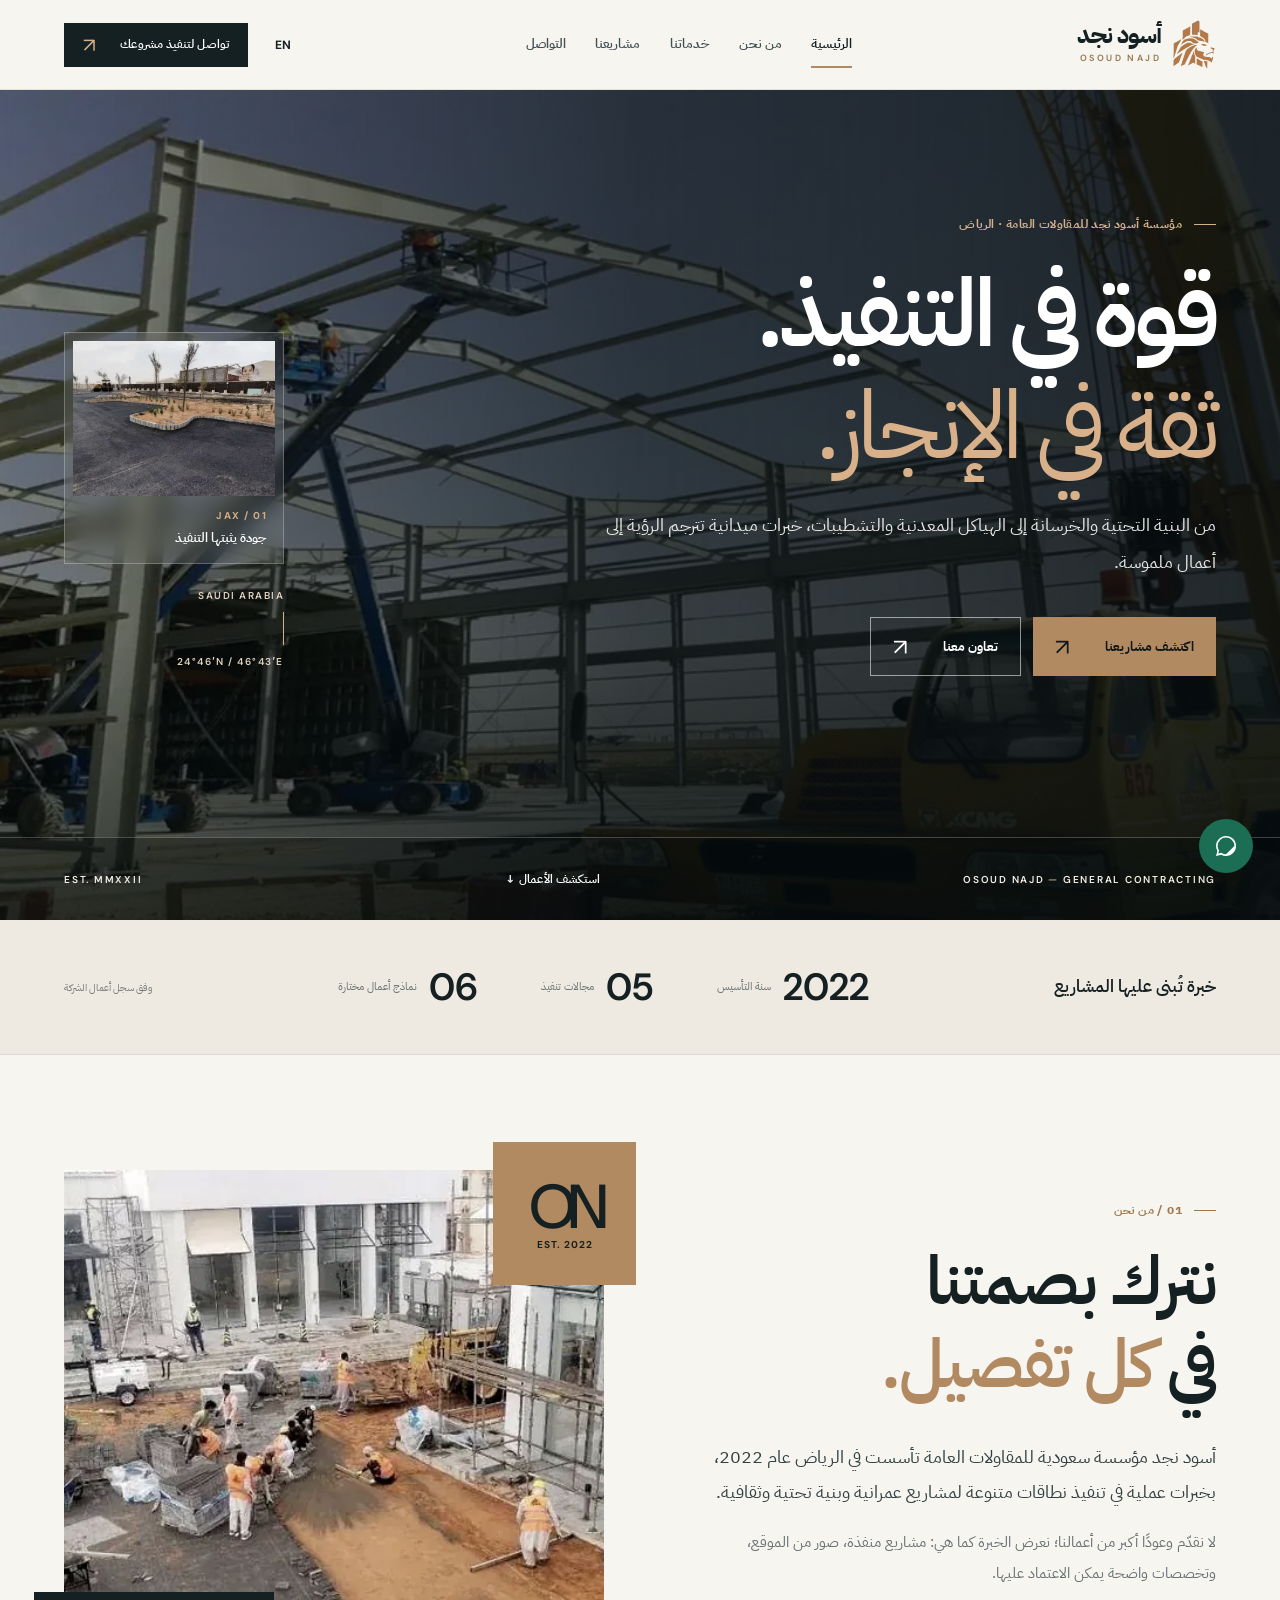
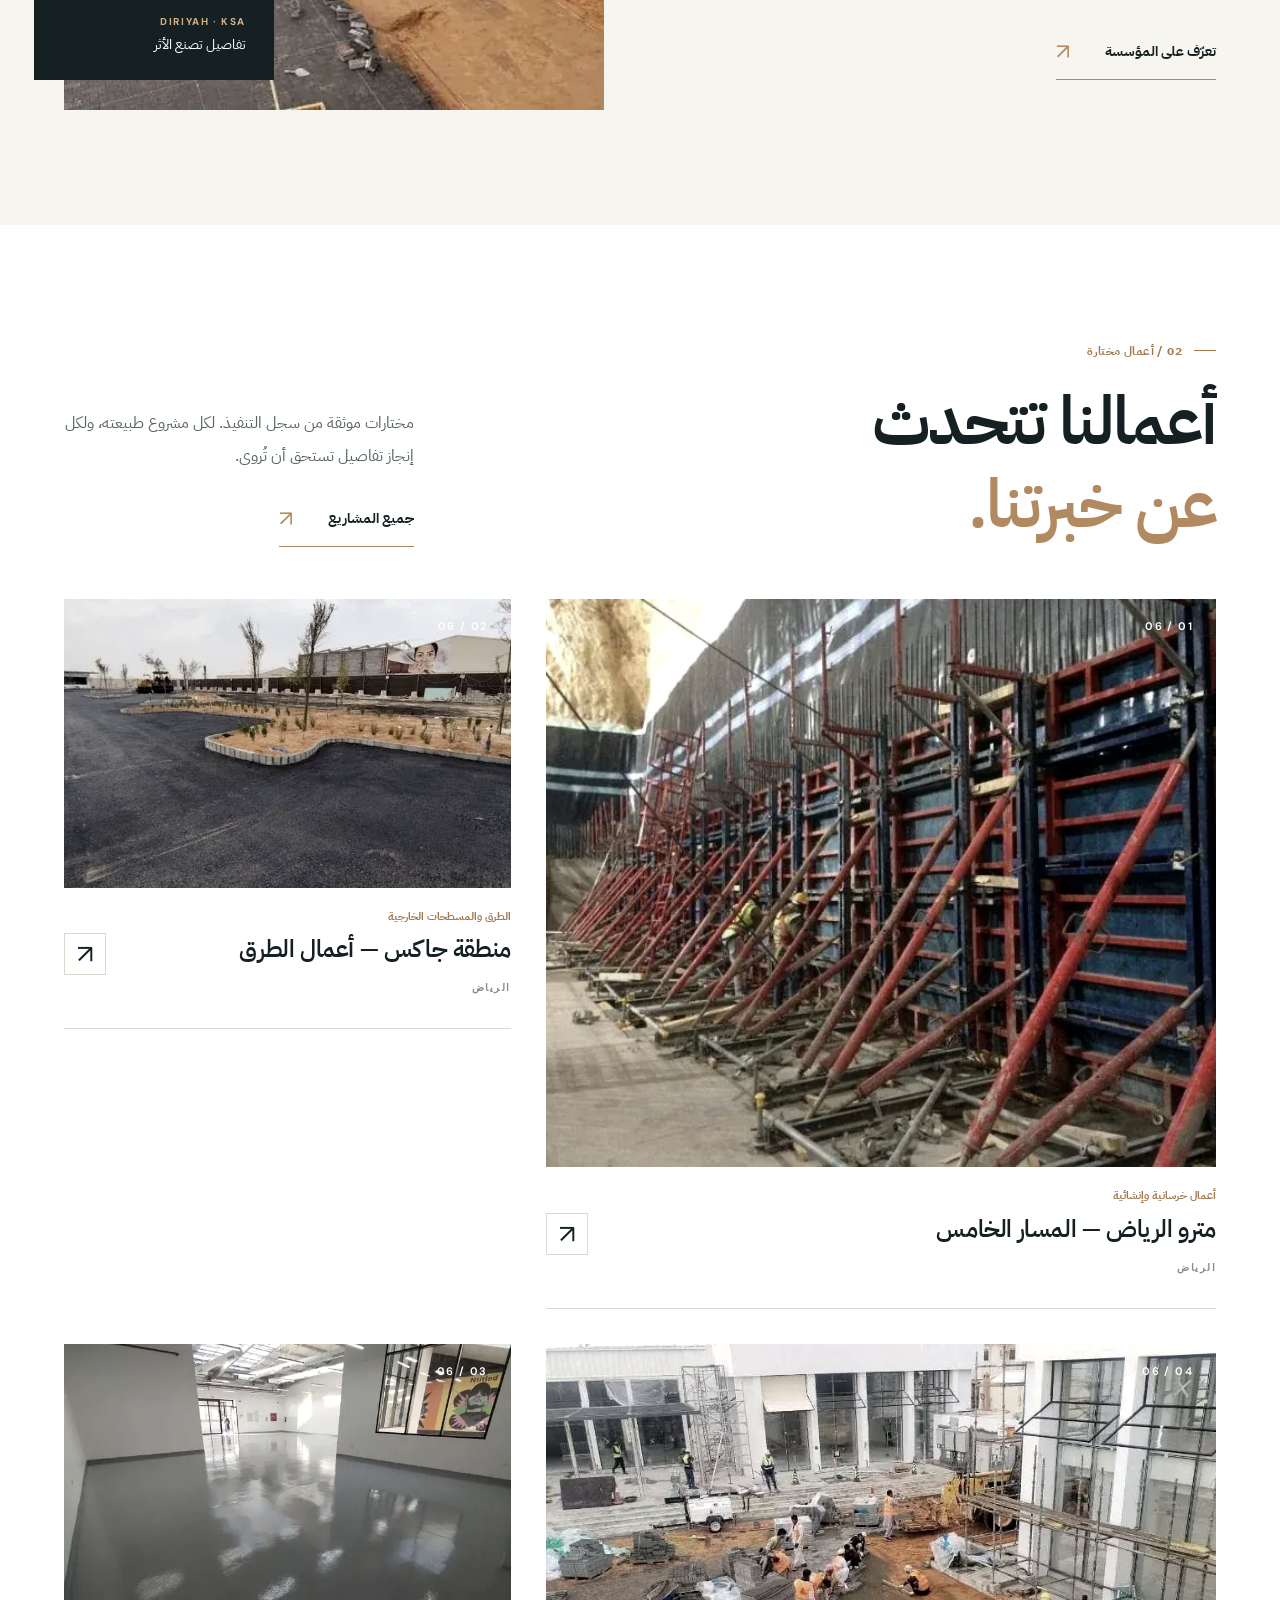
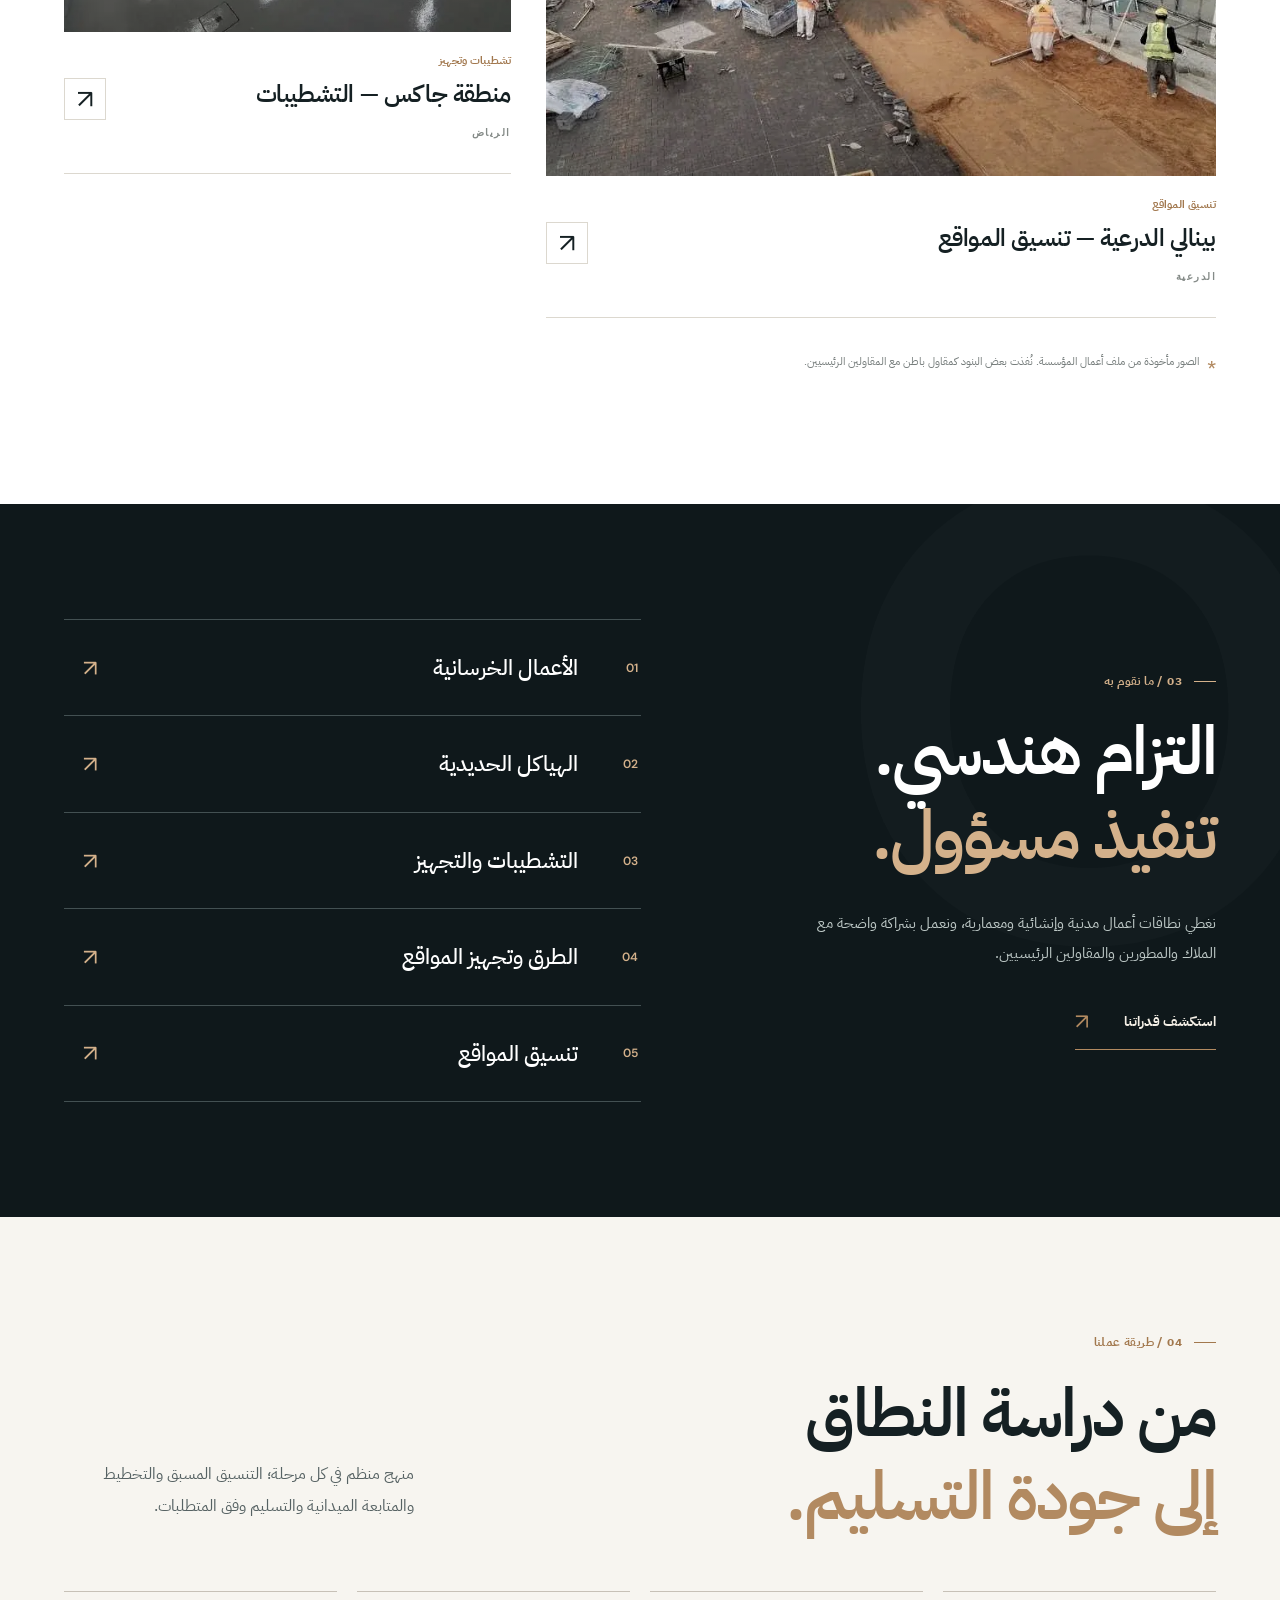
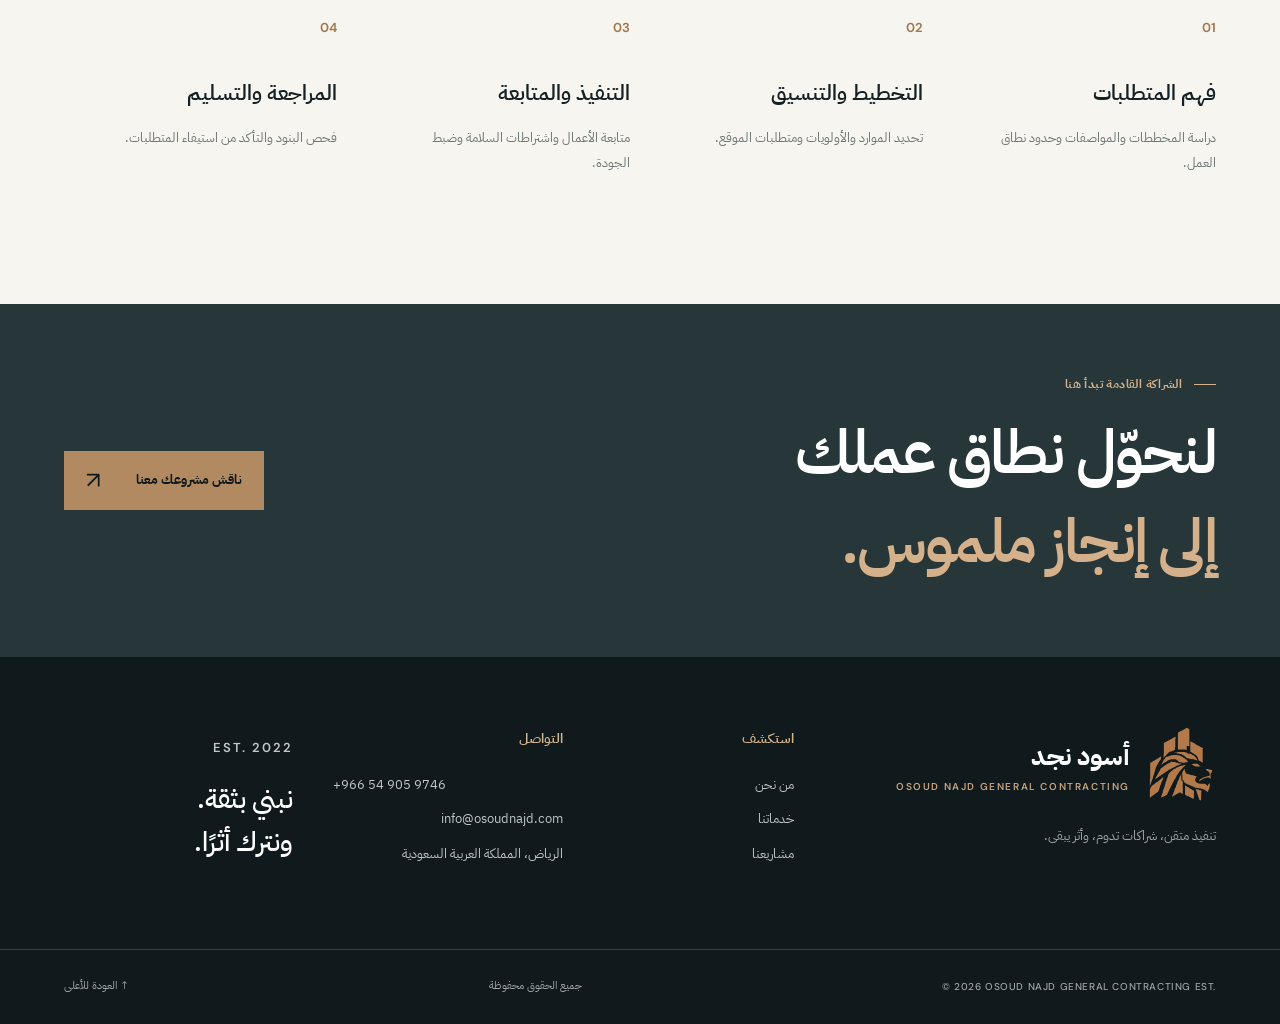
==== commit 73701cc9: "Redesign Osoud Najd website: editorial premium multi-page experience" ====
--- a/index.html
+++ b/index.html
@@ -1,103 +1,16 @@
-<!doctype html>
-<html lang="ar" dir="rtl">
-<head>
-  <meta charset="utf-8">
-  <meta name="viewport" content="width=device-width, initial-scale=1">
-  <meta name="theme-color" content="#151b1c">
-  <meta name="description" content="أسود نجد للمقاولات العامة في الرياض. خبرة تنفيذية في الخرسانة، الهياكل الحديدية، التشطيبات، الطرق وتنسيق المواقع. تصفح سابقة أعمالنا وتواصل مع فريقنا.">
-  <meta property="og:type" content="website">
-  <meta property="og:title" content="أسود نجد للمقاولات العامة | Osoud Najd">
-  <meta property="og:description" content="تنفيذ يليق بحجم الرؤية. تعرف على خدمات ومشروعات أسود نجد في الرياض.">
-  <meta property="og:image" content="assets/social-preview.jpg">
-  <title>أسود نجد للمقاولات العامة | Osoud Najd</title>
-  <link rel="icon" type="image/svg+xml" href="assets/osoud_symbol_bronze.svg">
-  <link rel="preconnect" href="https://fonts.googleapis.com">
-  <link rel="preconnect" href="https://fonts.gstatic.com" crossorigin>
-  <link rel="stylesheet" href="styles.css">
-  <script defer src="script.js"></script>
-</head>
-<body>
-<a href="#main" class="skip-link" data-i18n="skip">تجاوز إلى المحتوى</a>
-<div class="topline"><div class="wrap top-inner"><span class="top-city"><span class="top-dot"></span><span data-i18n="location">الرياض، المملكة العربية السعودية</span></span><div class="top-right"><span data-i18n="since">ننفذ بثقة منذ 2022</span><span class="top-divider"></span><a href="tel:+966549059746" dir="ltr">+966 54 905 9746</a></div></div></div>
-<header id="siteHeader" class="site-header">
-  <div class="wrap header-inner">
-    <a href="#home" class="brand" aria-label="Osoud Najd home"><img width="48" height="51" src="assets/osoud_symbol_bronze.svg" alt="شعار أسود نجد"><span class="brand-text"><strong data-i18n="brandName">أسود نجد</strong><small data-i18n="brandSub">للمقاولات العامة</small></span></a>
-    <nav class="desktop-nav" aria-label="Primary navigation">
-      <a class="nav-link active" href="#home" data-i18n="navHome">الرئيسية</a><a class="nav-link" href="#about" data-i18n="navAbout">من نحن</a><a class="nav-link" href="#services" data-i18n="navServices">مجالاتنا</a><a class="nav-link" href="#projects" data-i18n="navProjects">أعمالنا</a><a class="nav-link" href="#contact" data-i18n="navContact">تواصل معنا</a>
-    </nav>
-    <div class="head-actions"><button class="lang-btn" id="langButton" type="button" aria-label="Switch to English">EN</button><a class="nav-quote" href="#contact"><span data-i18n="navCta">ناقش مشروعك معنا</span><span aria-hidden="true">↗</span></a><button class="menu-button" id="menuButton" aria-expanded="false" aria-controls="mobileNav" aria-label="فتح القائمة"><span></span><span></span><span></span></button></div>
+<!DOCTYPE html><html lang="ar" dir="rtl"><head><meta charset="UTF-8"><meta name="viewport" content="width=device-width,initial-scale=1"><meta name="theme-color" content="#152023"><meta name="description" content="مؤسسة أسود نجد للمقاولات العامة في الرياض. المشاريع والقدرات التنفيذية في الخرسانة والطرق والتشطيبات والهياكل المعدنية وتنسيق المواقع."><meta property="og:type" content="website"><meta property="og:title" content="أسود نجد للمقاولات العامة | خبرة تنفيذية بالرياض"><meta property="og:description" content="مؤسسة أسود نجد للمقاولات العامة في الرياض. المشاريع والقدرات التنفيذية في الخرسانة والطرق والتشطيبات والهياكل المعدنية وتنسيق المواقع."><meta property="og:image" content="https://osoud-najd-website.onrender.com/assets/social-preview.jpg"><link rel="icon" type="image/svg+xml" href="assets/osoud_symbol_bronze.svg"><link rel="preconnect" href="https://fonts.googleapis.com"><link rel="preconnect" href="https://fonts.gstatic.com" crossorigin><link href="https://fonts.googleapis.com/css2?family=DM+Sans:wght@400;500;600;700&family=IBM+Plex+Sans+Arabic:wght@300;400;500;600;700&display=swap" rel="stylesheet"><link rel="stylesheet" href="styles.css"><script defer src="script.js"></script><title>أسود نجد للمقاولات العامة | خبرة تنفيذية بالرياض</title></head><body data-page="home"><a href="#main" class="skip-link" data-i18n="skip">تجاوز إلى المحتوى</a>
+<header class="site-header" id="site-header">
+  <div class="header-shell container">
+    <a href="index.html" class="brand" aria-label="أسود نجد للمقاولات العامة"><img src="assets/osoud_symbol_bronze.svg" alt="" width="50" height="50"><span class="brand-name">أسود نجد<small>OSOUD NAJD</small></span></a>
+    <nav class="primary-nav" id="primary-nav" aria-label="التنقل الرئيسي"><a href="index.html" data-i18n="nav_home" class="is-active">الرئيسية</a><a href="about.html" data-i18n="nav_about" class="">من نحن</a><a href="services.html" data-i18n="nav_services" class="">خدماتنا</a><a href="projects.html" data-i18n="nav_projects" class="">مشاريعنا</a><a href="contact.html" data-i18n="nav_contact" class="">التواصل</a></nav>
+    <div class="header-actions"><button class="lang-switch" id="lang-switch" type="button" aria-label="Switch language">EN</button><a class="header-cta" href="contact.html"><span data-i18n="header_cta">تواصل لتنفيذ مشروعك</span><span aria-hidden="true">↗</span></a><button class="menu-toggle" id="menu-toggle" type="button" aria-controls="primary-nav" aria-expanded="false" aria-label="فتح القائمة"><span></span><span></span></button></div>
   </div>
-  <nav id="mobileNav" class="mobile-nav" aria-label="Mobile navigation" hidden><a href="#home" data-i18n="navHome">الرئيسية</a><a href="#about" data-i18n="navAbout">من نحن</a><a href="#services" data-i18n="navServices">مجالاتنا</a><a href="#projects" data-i18n="navProjects">أعمالنا</a><a href="#contact" data-i18n="navContact">تواصل معنا</a></nav>
-</header>
-<main id="main">
-  <section class="hero" id="home" aria-labelledby="hero-heading">
-    <div class="hero-photo" role="img" aria-label="هياكل معدنية وأعمال تنفيذ من مشاريع أسود نجد"></div>
-    <div class="hero-shade"></div>
-    <div class="hero-edge-note" aria-hidden="true">OSOUD NAJD <span>/</span> EST. 2022</div>
-    <div class="wrap hero-inner">
-      <div class="hero-content reveal show">
-        <div class="section-kicker hero-kicker"><span class="line"></span><span data-i18n="heroEyebrow">أسود نجد للمقاولات العامة | الرياض</span></div>
-        <h1 id="hero-heading"><span data-i18n="heroLine1">نبني الثقة.</span><br><em data-i18n="heroLine2">ونترك الأثر.</em></h1>
-        <p class="hero-intro" data-i18n="heroLead">من أعمال الإنشاء والخرسانة إلى الهياكل الحديدية والتشطيبات والطرق؛ ننفذ نطاقات الأعمال بدقة ميدانية ومسؤولية مهنية.</p>
-        <div class="hero-actions"><a href="#projects" class="button button-copper"><span data-i18n="seeProjects">استكشف مشاريعنا</span><span aria-hidden="true">↗</span></a><a href="#contact" class="button button-line"><span data-i18n="connectNow">تواصل مع فريقنا</span><span aria-hidden="true">↗</span></a></div>
-      </div>
-    </div>
-    <div class="hero-bottom"><div class="wrap hero-bottom-inner"><div class="hero-project-label"><span class="hero-no">01 / 06</span><span data-i18n="heroFoot">صور حقيقية من تنفيذ مشاريع الشركة</span></div><a href="#about" class="hero-scroll"><span data-i18n="scrollLabel">اكتشف الشركة</span><span>↓</span></a><span class="hero-credit" dir="ltr">CONSTRUCTION · FIT-OUT · INFRASTRUCTURE</span></div></div>
-  </section>
-
-  <section class="intro-strip" aria-label="Our disciplines"><div class="wrap strip-inner"><span class="strip-start" data-i18n="stripTitle">تخصصاتنا</span><span data-i18n="stripOne">الإنشاءات</span><span data-i18n="stripTwo">الخرسانة</span><span data-i18n="stripThree">التشطيبات</span><span data-i18n="stripFour">الطرق والمواقع</span><span data-i18n="stripFive">الهياكل المعدنية</span></div></section>
-
-  <section class="about-section" id="about" aria-labelledby="about-heading">
-    <div class="wrap about-shell">
-      <div class="about-text reveal">
-        <div class="section-kicker"><span class="line"></span><span data-i18n="aboutEyebrow">01 — عن أسود نجد</span></div>
-        <h2 class="display-heading" id="about-heading"><span data-i18n="aboutTitle1">خبرة على أرض الواقع.</span><br><em data-i18n="aboutTitle2">وثقة تُبنى بالإنجاز.</em></h2>
-        <p class="about-lead" data-i18n="aboutLead">منذ تأسيس أسود نجد في الرياض عام 2022، نعمل على تنفيذ مشاريع الإنشاءات والأعمال التخصصية، مع خبرات موثقة في مشاريع مترو الرياض وجاكس والدرعية.</p>
-        <p class="body-muted" data-i18n="aboutBody">نقدم خدمات الخرسانة، الهياكل المعدنية، التشطيبات، الطرق وتجهيز المواقع، ضمن نطاقات محددة للملاك والمقاولين الرئيسيين. ما يميز عملنا هو التركيز على تفاصيل التنفيذ، وتنظيم الموقع، وجودة التسليم.</p>
-        <div class="about-foot"><a href="#services" class="under-link"><span data-i18n="aboutCta">تعرّف على قدراتنا</span><span>↗</span></a><span class="mini-coordinate" dir="ltr">24° 46′ N · RIYADH</span></div>
-      </div>
-      <div class="about-photo reveal"><img src="assets/project-jax-roads.webp" loading="lazy" alt="أعمال طرق ضمن مشاريع جاكس"><div class="about-photo-label"><span>02 / JAX</span><b data-i18n="aboutCaption">أعمال الطرق والمسطحات الخارجية</b></div><div class="about-year">2022 <small data-i18n="stat1">سنة التأسيس</small></div></div>
-    </div>
-  </section>
-
-  <section class="services-section" id="services" aria-labelledby="services-heading">
-    <div class="wrap services-shell">
-      <div class="services-heading reveal"><div class="section-kicker on-dark"><span class="line"></span><span data-i18n="servicesEyebrow">02 — نطاق أعمالنا</span></div><h2 id="services-heading" class="display-heading"><span data-i18n="servicesTitle1">قدرات تنفيذية.</span><br><em data-i18n="servicesTitle2">تخدم كل مشروع.</em></h2><p data-i18n="servicesIntro">خدمات متخصصة تخدم احتياجات المشاريع من الأعمال المدنية حتى التجهيز والتشطيبات.</p><div class="services-image"><img src="assets/detail-concrete.webp" loading="lazy" alt="أعمال خرسانية في أحد مواقع التنفيذ"><span dir="ltr">ENGINEERED FOR EXECUTION</span></div></div>
-      <div class="service-list reveal">
-        <article class="service-row"><span class="service-number">01</span><div><h3 data-i18n="service1Title">الأعمال الخرسانية</h3><p data-i18n="service1Desc">تنفيذ العناصر الخرسانية وأعمال الإنشاء وفق نطاق المشروع.</p></div><span class="service-mark" aria-hidden="true">↗</span></article>
-        <article class="service-row"><span class="service-number">02</span><div><h3 data-i18n="service2Title">الهياكل الحديدية</h3><p data-i18n="service2Desc">تنفيذ الهياكل المعدنية والأعمال الإنشائية الفولاذية.</p></div><span class="service-mark" aria-hidden="true">↗</span></article>
-        <article class="service-row"><span class="service-number">03</span><div><h3 data-i18n="service3Title">التشطيبات والتجهيز</h3><p data-i18n="service3Desc">تشطيبات داخلية وتجهيزات وتجديد للمرافق والمباني.</p></div><span class="service-mark" aria-hidden="true">↗</span></article>
-        <article class="service-row"><span class="service-number">04</span><div><h3 data-i18n="service4Title">الطرق وتجهيز المواقع</h3><p data-i18n="service4Desc">أعمال الطرق والتسويات والمسطحات الخارجية.</p></div><span class="service-mark" aria-hidden="true">↗</span></article>
-        <article class="service-row"><span class="service-number">05</span><div><h3 data-i18n="service5Title">تنسيق المواقع</h3><p data-i18n="service5Desc">تنفيذ المساحات الخارجية وأعمال اللاندسكيب.</p></div><span class="service-mark" aria-hidden="true">↗</span></article>
-        <a href="#contact" class="service-footer-link"><span data-i18n="servicesCta">لديك نطاق عمل للتنفيذ؟ تواصل معنا</span><span aria-hidden="true">↗</span></a>
-      </div>
-    </div>
-  </section>
-
-  <section class="selected-section" id="projects" aria-labelledby="projects-heading">
-    <div class="wrap">
-      <div class="projects-heading reveal"><div><div class="section-kicker"><span class="line"></span><span data-i18n="projectsEyebrow">03 — سجل أعمالنا</span></div><h2 class="display-heading" id="projects-heading"><span data-i18n="projectsTitle1">مشاريع تتحدث</span><br><em data-i18n="projectsTitle2">عن خبرتنا.</em></h2></div><p data-i18n="projectsIntro">مجموعة مختارة من مشروعات أسود نجد، باستخدام صور التنفيذ الواردة في ملف الشركة.</p></div>
-      <div class="filters" aria-label="Filter projects"><button class="filter active" aria-pressed="true" data-filter="all" data-i18n="filterAll">كل الأعمال</button><button class="filter" aria-pressed="false" data-filter="civil" data-i18n="filterCivil">إنشاءات</button><button class="filter" aria-pressed="false" data-filter="infra" data-i18n="filterInfra">طرق ومواقع</button><button class="filter" aria-pressed="false" data-filter="fitout" data-i18n="filterFitout">تشطيبات</button></div>
-      <div class="projects-grid">
-        <article class="project-card project-featured reveal" data-category="civil" data-project="metro"><button class="project-open" aria-label="مشروع مترو الرياض" type="button"><span class="project-image"><img src="assets/project-metro.webp" alt="مشروع مترو الرياض المسار الخامس" loading="lazy"><span class="project-overlay"></span><span class="project-num">01</span></span><span class="project-data"><span class="project-category" data-i18n="metroCategory">خرسانة وإنشاءات</span><span class="project-bottom"><strong data-i18n="metroTitle">مترو الرياض — المسار الخامس</strong><span class="round-arrow" aria-hidden="true">↗</span></span><span class="project-location">RIYADH · KSA</span></span></button></article>
-        <article class="project-card reveal" data-category="infra" data-project="jaxroads"><button class="project-open" type="button" aria-label="مشروع جاكس الطرق"><span class="project-image"><img src="assets/project-jax-roads.webp" alt="أعمال طرق في جاكس" loading="lazy"><span class="project-overlay"></span><span class="project-num">02</span></span><span class="project-data"><span class="project-category" data-i18n="jaxroadsCategory">طرق ومسطحات خارجية</span><span class="project-bottom"><strong data-i18n="jaxroadsTitle">جاكس — أعمال الطرق</strong><span class="round-arrow" aria-hidden="true">↗</span></span><span class="project-location">JAX · RIYADH</span></span></button></article>
-        <article class="project-card reveal" data-category="fitout" data-project="jaxfit"><button class="project-open" type="button" aria-label="مشروع جاكس تجهيز"><span class="project-image"><img src="assets/project-jax-fitout.webp" alt="تشطيبات جاكس" loading="lazy"><span class="project-overlay"></span><span class="project-num">03</span></span><span class="project-data"><span class="project-category" data-i18n="jaxfitCategory">تجهيز وتشطيبات</span><span class="project-bottom"><strong data-i18n="jaxfitTitle">جاكس — التجهيز والتشطيب</strong><span class="round-arrow" aria-hidden="true">↗</span></span><span class="project-location">JAX · RIYADH</span></span></button></article>
-        <article class="project-card project-wide reveal" data-category="infra" data-project="diriyah"><button class="project-open" type="button" aria-label="مشروع الدرعية" ><span class="project-image"><img src="assets/project-diriyah.webp" alt="أعمال تنسيق مواقع في بينالي الدرعية" loading="lazy"><span class="project-overlay"></span><span class="project-num">04</span></span><span class="project-data"><span class="project-category" data-i18n="diriyahCategory">تنسيق المواقع</span><span class="project-bottom"><strong data-i18n="diriyahTitle">بينالي الدرعية — تنسيق المواقع</strong><span class="round-arrow" aria-hidden="true">↗</span></span><span class="project-location">DIRIYAH · KSA</span></span></button></article>
-        <article class="project-card reveal" data-category="fitout" data-project="events"><button class="project-open" type="button" aria-label="مشروع فعاليات"><span class="project-image"><img src="assets/project-events.webp" alt="أعمال تجهيز فعاليات HYA HUB" loading="lazy"><span class="project-overlay"></span><span class="project-num">05</span></span><span class="project-data"><span class="project-category" data-i18n="eventsCategory">تجهيز فعاليات</span><span class="project-bottom"><strong data-i18n="eventsTitle">HYA HUB — تجهيز فعاليات</strong><span class="round-arrow" aria-hidden="true">↗</span></span><span class="project-location">RIYADH · KSA</span></span></button></article>
-        <article class="project-card reveal" data-category="civil" data-project="steel"><button class="project-open" type="button" aria-label="أعمال الهياكل المعدنية"><span class="project-image"><img src="assets/project-structure.webp" alt="تنفيذ هياكل معدنية" loading="lazy"><span class="project-overlay"></span><span class="project-num">06</span></span><span class="project-data"><span class="project-category" data-i18n="steelCategory">هياكل معدنية</span><span class="project-bottom"><strong data-i18n="steelTitle">نماذج الهياكل الحديدية</strong><span class="round-arrow" aria-hidden="true">↗</span></span><span class="project-location">SELECTED WORKS</span></span></button></article>
-      </div>
-      <p class="projects-disclaimer" data-i18n="projectsNote">الصور من ملف أعمال أسود نجد. بعض الأعمال نُفذت كمقاول باطن ضمن مشروعات لمقاولين رئيسيين. لم تُنشر صور المشروعات السرية.</p>
-    </div>
-  </section>
-
-  <section class="statement-section"><div class="wrap statement-inner"><span class="statement-side">OSOUD / NAJD</span><div class="statement-main"><span class="section-kicker on-dark"><span class="line"></span><span data-i18n="statementKicker">مبادئنا في التنفيذ</span></span><p data-i18n="signature">ليست الجودة مرحلة أخيرة.<br><em>بل طريقتنا في كل مرحلة.</em></p></div><img src="assets/osoud_symbol_bronze.svg" alt="" width="200" height="200"></div></section>
-
-  <section class="process-section" aria-labelledby="process-heading"><div class="wrap"><div class="process-head reveal"><div><div class="section-kicker"><span class="line"></span><span data-i18n="processEyebrow">04 — منهجيتنا</span></div><h2 id="process-heading" class="display-heading"><span data-i18n="processTitle1">من التخطيط</span><br><em data-i18n="processTitle2">إلى التسليم.</em></h2></div><p data-i18n="processLead">لكل مشروع متطلباته. نبدأ بتحديد نطاق التنفيذ، ثم ننسّق الموارد والأعمال ونراجع الجودة حتى التسليم.</p></div><div class="process-track"><div class="step reveal"><span class="step-num">01</span><h3 data-i18n="step1Title">دراسة نطاق العمل</h3><p data-i18n="step1Desc">مراجعة المتطلبات والمواصفات الفنية.</p></div><div class="step reveal"><span class="step-num">02</span><h3 data-i18n="step2Title">التخطيط والتنسيق</h3><p data-i18n="step2Desc">تنظيم مراحل التنفيذ والتنسيق الموقعي.</p></div><div class="step reveal"><span class="step-num">03</span><h3 data-i18n="step3Title">التنفيذ والمتابعة</h3><p data-i18n="step3Desc">متابعة الأعمال والجودة والسلامة.</p></div><div class="step reveal"><span class="step-num">04</span><h3 data-i18n="step4Title">الفحص والتسليم</h3><p data-i18n="step4Desc">مراجعة الأعمال وإتمام التسليم.</p></div></div></div></section>
-
-  <section class="contact-section" id="contact" aria-labelledby="contact-heading"><div class="contact-graphic"></div><div class="wrap contact-grid"><div class="contact-copy reveal"><div class="section-kicker on-dark"><span class="line"></span><span data-i18n="contactEyebrow">05 — ابدأ معنا</span></div><h2 id="contact-heading" class="display-heading"><span data-i18n="contactTitle1">المشروع القادم</span><br><em data-i18n="contactTitle2">يبدأ بشراكة قوية.</em></h2><p data-i18n="contactLead">نرحب بالتعاون مع المطورين والمقاولين الرئيسيين وملاك المشروعات في أعمال الإنشاء والتشطيبات والبنية التحتية.</p><div class="contact-buttons"><a class="button button-copper" href="https://wa.me/966549059746?text=%D8%A3%D9%87%D9%84%D8%A7%D9%8B%D8%8C%20%D8%A3%D8%B1%D8%BA%D8%A8%20%D8%A8%D8%A7%D9%84%D8%AA%D9%88%D8%A7%D8%B5%D9%84%20%D9%85%D8%B9%20%D9%81%D8%B1%D9%8A%D9%82%20%D8%A3%D8%B3%D9%88%D8%AF%20%D9%86%D8%AC%D8%AF" target="_blank" rel="noopener noreferrer"><span data-i18n="whatsappCta">تواصل عبر واتساب</span><span>↗</span></a><a class="button button-line" href="mailto:info@osoudnajd.com?subject=Business%20Inquiry%20-%20Osoud%20Najd"><span data-i18n="emailCta">راسلنا بالبريد الإلكتروني</span><span>↗</span></a></div></div><aside class="contact-panel reveal"><span class="panel-label">CONTACT / OSOUD NAJD</span><h3 data-i18n="contactInfoTitle">بيانات التواصل</h3><div class="contact-row"><span data-i18n="contactPhoneTitle">الهاتف</span><div><a href="tel:+966549059746" dir="ltr">+966 54 905 9746</a><a href="tel:+966554729201" dir="ltr">+966 55 472 9201</a></div></div><div class="contact-row"><span data-i18n="contactEmailTitle">البريد الإلكتروني</span><a href="mailto:info@osoudnajd.com">info@osoudnajd.com</a></div><div class="contact-row"><span data-i18n="contactLocationTitle">المقر</span><strong data-i18n="contactLocation">حي الرمال — الرياض، السعودية</strong></div><a class="contact-map" href="https://www.google.com/maps/search/?api=1&query=Al%20Rimal%20Riyadh%20Saudi%20Arabia" target="_blank" rel="noopener noreferrer"><span data-i18n="mapCta">عرض الموقع على الخريطة</span><span>↗</span></a></aside></div></section>
-</main>
-<footer class="footer"><div class="wrap"><div class="footer-main"><a class="brand footer-brand" href="#home"><img width="48" height="52" src="assets/osoud_symbol_bronze.svg" alt=""><span class="brand-text"><strong data-i18n="brandName">أسود نجد</strong><small data-i18n="brandSub">للمقاولات العامة</small></span></a><span data-i18n="footerLine">قوة التنفيذ. أثر يدوم.</span><a href="mailto:info@osoudnajd.com" dir="ltr">info@osoudnajd.com</a></div><div class="footer-base"><span dir="ltr">© <span id="year">2026</span> OSOUD NAJD GENERAL CONTRACTING EST.</span><span data-i18n="footerRights">جميع الحقوق محفوظة</span><a href="#home" data-i18n="backTop">العودة للأعلى ↑</a></div></div></footer>
-<a class="whatsapp-float" href="https://wa.me/966549059746" target="_blank" rel="noopener noreferrer" aria-label="تواصل عبر واتساب"><svg viewBox="0 0 32 32" fill="currentColor" aria-hidden="true"><path d="M16 .8A15.2 15.2 0 0 0 2.95 23.9L.8 31.2l7.5-2A15.2 15.2 0 1 0 16 .8Zm0 27.7a12.3 12.3 0 0 1-6.25-1.7l-.45-.27-4.4 1.18 1.18-4.28-.29-.46A12.3 12.3 0 1 1 16 28.5Zm6.75-9.2c-.37-.19-2.15-1.06-2.48-1.18-.33-.13-.56-.19-.8.19-.23.37-.91 1.18-1.12 1.43-.21.25-.41.28-.78.09-.37-.18-1.55-.57-2.95-1.82-1.09-.97-1.83-2.17-2.04-2.53-.21-.37-.02-.57.16-.75.17-.17.37-.44.56-.66.19-.22.25-.37.37-.62.12-.25.06-.46-.03-.65-.09-.19-.8-1.92-1.1-2.63-.29-.7-.59-.6-.8-.61h-.68c-.25 0-.65.1-.99.47-.34.37-1.3 1.27-1.3 3.1s1.33 3.59 1.52 3.84c.18.24 2.62 4 6.35 5.61.89.39 1.59.62 2.13.79.9.29 1.72.25 2.37.15.72-.1 2.15-.88 2.46-1.73.3-.85.3-1.58.21-1.73-.1-.16-.34-.25-.71-.43Z"/></svg></a>
-<dialog id="projectModal" class="project-modal" aria-labelledby="modalTitle"><button type="button" class="modal-close" id="modalClose" aria-label="إغلاق">×</button><div class="modal-image"><img id="modalImage" src="assets/project-metro.webp" alt=""></div><div class="modal-body"><div class="section-kicker"><span class="line"></span><span id="modalCategory"></span></div><h2 id="modalTitle"></h2><p id="modalDescription"></p><div class="modal-footer"><span data-i18n="modalSource">المصدر: ملف مشاريع الشركة</span><a href="#contact" id="modalContact" data-i18n="modalCta">ناقش مشروعًا مشابهًا ↗</a></div></div></dialog>
-</body>
-</html>+</header><main id="main">
+<section class="hero" id="hero"><div class="hero-image" aria-hidden="true"></div><div class="hero-vignette" aria-hidden="true"></div><div class="container hero-grid"><div class="hero-copy"><div class="eyebrow light"><span class="dot"></span><span data-i18n="hero_eyebrow">مؤسسة أسود نجد للمقاولات العامة · الرياض</span></div><h1><span data-i18n="hero_title_a">قوة في التنفيذ.</span><br><em data-i18n="hero_title_b">ثقة في الإنجاز.</em></h1><p data-i18n="hero_description">من البنية التحتية والخرسانة إلى الهياكل المعدنية والتشطيبات، خبرات ميدانية تترجم الرؤية إلى أعمال ملموسة.</p><div class="hero-actions"><a href="projects.html" class="btn btn-gold"><span data-i18n="hero_action_one">اكتشف مشاريعنا</span><span>↗</span></a><a href="contact.html" class="btn btn-ghost"><span data-i18n="hero_action_two">تعاون معنا</span><span>↗</span></a></div></div><div class="hero-aside"><div class="aside-card"><img src="assets/project-jax-roads.webp" alt="أعمال طرق جاكس"><div class="aside-caption"><span>01 / JAX</span><strong data-i18n="hero_side_one">جودة يثبتها التنفيذ</strong></div></div><div class="hero-side-bottom"><span>SAUDI ARABIA</span><span class="vertical-rule"></span><span>24°46′N / 46°43′E</span></div></div></div><div class="hero-footer"><div class="container hero-footer-inner"><span>OSOUD NAJD <i>—</i> GENERAL CONTRACTING</span><a href="#featured" data-i18n="hero_scroll">استكشف الأعمال ↓</a><span>EST. MMXXII</span></div></div></section>
+<div class="credentials"><div class="container cred-inner"><span class="cred-title" data-i18n="cred_title">خبرة تُبنى عليها المشاريع</span><div class="cred-items"><div><b>2022</b><span data-i18n="cred_one">سنة التأسيس</span></div><div><b>05</b><span data-i18n="cred_two">مجالات تنفيذ</span></div><div><b>06</b><span data-i18n="cred_three">نماذج أعمال مختارة</span></div></div><span class="cred-caption" data-i18n="cred_note">وفق سجل أعمال الشركة</span></div></div>
+<section class="section section-about"><div class="container about-grid"><div class="copy-block"><div class="eyebrow"><span class="dot"></span><span data-i18n="home_about_kicker">01 / من نحن</span></div><h2 class="section-heading" data-i18n="home_about_title">نترك بصمتنا<br>في <em>كل تفصيل.</em></h2><p class="lead" data-i18n="home_about_lead">أسود نجد مؤسسة سعودية للمقاولات العامة تأسست في الرياض عام 2022، بخبرات عملية في تنفيذ نطاقات متنوعة لمشاريع عمرانية وبنية تحتية وثقافية.</p><p data-i18n="home_about_p">لا نقدّم وعودًا أكبر من أعمالنا؛ نعرض الخبرة كما هي: مشاريع منفذة، صور من الموقع، وتخصصات واضحة يمكن الاعتماد عليها.</p><a class="text-link" href="about.html"><span data-i18n="home_about_link">تعرّف على المؤسسة</span><span>↗</span></a></div><div class="about-visual"><img src="assets/hero-landscape.webp" alt="أعمال تنسيق مواقع ضمن مشاريع أسود نجد" loading="lazy"><div class="visual-mark"><span>ON</span><small>EST. 2022</small></div><div class="visual-caption"><span>DIRIYAH · KSA</span><span data-i18n="home_about_caption">تفاصيل تصنع الأثر</span></div></div></div></section>
+<section class="section featured-section" id="featured"><div class="container"><div class="section-header"><div><div class="eyebrow"><span class="dot"></span><span data-i18n="home_projects_kicker">02 / أعمال مختارة</span></div><h2 class="section-heading" data-i18n="home_projects_title">أعمالنا تتحدث<br><em>عن خبرتنا.</em></h2></div><div class="section-summary"><p data-i18n="home_projects_desc">مختارات موثقة من سجل التنفيذ. لكل مشروع طبيعته، ولكل إنجاز تفاصيل تستحق أن تُروى.</p><a href="projects.html" class="text-link"><span data-i18n="home_all_projects">جميع المشاريع</span><span>↗</span></a></div></div><div class="home-projects-grid"><a href="project.html?id=metro" class="project-tile project-tile-feature" data-category="civil" aria-label="مترو الرياض — المسار الخامس"><figure><img src="assets/project-metro.webp" alt="مترو الرياض — المسار الخامس" loading="eager" /><span class="tile-overlay"></span><span class="tile-index">01 / 06</span></figure><div class="tile-meta"><div><span class="tile-type" data-project-category="metro">أعمال إنشائية</span><h3 data-project-title="metro">مترو الرياض — المسار الخامس</h3><span class="tile-location" data-project-location="metro">الرياض</span></div><span class="tile-arrow" aria-hidden="true">↗</span></div></a><a href="project.html?id=jaxroads" class="project-tile " data-category="infra" aria-label="منطقة جاكس — أعمال الطرق"><figure><img src="assets/project-jax-roads.webp" alt="منطقة جاكس — أعمال الطرق" loading="eager" /><span class="tile-overlay"></span><span class="tile-index">02 / 06</span></figure><div class="tile-meta"><div><span class="tile-type" data-project-category="jaxroads">طرق ومسطحات خارجية</span><h3 data-project-title="jaxroads">منطقة جاكس — أعمال الطرق</h3><span class="tile-location" data-project-location="jaxroads">الرياض</span></div><span class="tile-arrow" aria-hidden="true">↗</span></div></a><a href="project.html?id=diriyah" class="project-tile " data-category="infra" aria-label="بينالي الدرعية — لاندسكيب"><figure><img src="assets/project-diriyah.webp" alt="بينالي الدرعية — لاندسكيب" loading="lazy" /><span class="tile-overlay"></span><span class="tile-index">04 / 06</span></figure><div class="tile-meta"><div><span class="tile-type" data-project-category="diriyah">تنسيق المواقع</span><h3 data-project-title="diriyah">بينالي الدرعية — لاندسكيب</h3><span class="tile-location" data-project-location="diriyah">الدرعية</span></div><span class="tile-arrow" aria-hidden="true">↗</span></div></a><a href="project.html?id=jaxfit" class="project-tile " data-category="fitout" aria-label="منطقة جاكس — تشطيبات وتجهيز"><figure><img src="assets/project-jax-fitout.webp" alt="منطقة جاكس — تشطيبات وتجهيز" loading="lazy" /><span class="tile-overlay"></span><span class="tile-index">03 / 06</span></figure><div class="tile-meta"><div><span class="tile-type" data-project-category="jaxfit">تجهيز وتشطيبات</span><h3 data-project-title="jaxfit">منطقة جاكس — تشطيبات وتجهيز</h3><span class="tile-location" data-project-location="jaxfit">الرياض</span></div><span class="tile-arrow" aria-hidden="true">↗</span></div></a></div><div class="source-note"><span class="source-mark">*</span><span data-i18n="source_note">الصور مأخوذة من ملف أعمال المؤسسة. نُفذت بعض البنود كمقاول باطن مع المقاولين الرئيسيين.</span></div></div></section>
+<section class="section philosophy"><div class="container philosophy-grid"><div><div class="eyebrow light"><span class="dot"></span><span data-i18n="home_philosophy_kicker">03 / ما نقوم به</span></div><h2 class="section-heading light-heading" data-i18n="home_philosophy_title">التزام هندسي.<br><em>تنفيذ مسؤول.</em></h2><p data-i18n="home_philosophy_text">نغطي نطاقات أعمال مدنية وإنشائية ومعمارية، ونعمل بشراكة واضحة مع الملاك والمطورين والمقاولين الرئيسيين.</p><a href="services.html" class="text-link inverse"><span data-i18n="home_philosophy_link">استكشف قدراتنا</span><span>↗</span></a></div><div class="disciplines"><a href="services.html#concrete"><span>01</span><strong data-i18n="svc_concrete">الأعمال الخرسانية</strong><span>↗</span></a><a href="services.html#steel"><span>02</span><strong data-i18n="svc_steel">الهياكل الحديدية</strong><span>↗</span></a><a href="services.html#fitout"><span>03</span><strong data-i18n="svc_fitout">التشطيبات والتجهيز</strong><span>↗</span></a><a href="services.html#roads"><span>04</span><strong data-i18n="svc_roads">الطرق وتجهيز المواقع</strong><span>↗</span></a><a href="services.html#landscape"><span>05</span><strong data-i18n="svc_landscape">تنسيق المواقع</strong><span>↗</span></a></div></div></section>
+<section class="section process"><div class="container"><div class="section-header"><div><div class="eyebrow"><span class="dot"></span><span data-i18n="home_process_kicker">04 / طريقة عملنا</span></div><h2 class="section-heading" data-i18n="home_process_title">من دراسة النطاق<br><em>إلى جودة التسليم.</em></h2></div><p class="section-summary" data-i18n="home_process_desc">منهج منظم في كل مرحلة؛ التنسيق المسبق والتخطيط والمتابعة الميدانية والتسليم وفق المتطلبات.</p></div><div class="process-steps"><div><span>01</span><h3 data-i18n="process_a">فهم المتطلبات</h3><p data-i18n="process_a_p">دراسة المخططات والمواصفات وحدود نطاق العمل.</p></div><div><span>02</span><h3 data-i18n="process_b">التخطيط والتنسيق</h3><p data-i18n="process_b_p">تحديد الموارد والأولويات ومتطلبات الموقع.</p></div><div><span>03</span><h3 data-i18n="process_c">التنفيذ والمتابعة</h3><p data-i18n="process_c_p">متابعة الأعمال واشتراطات السلامة وضبط الجودة.</p></div><div><span>04</span><h3 data-i18n="process_d">المراجعة والتسليم</h3><p data-i18n="process_d_p">فحص البنود والتأكد من استيفاء المتطلبات.</p></div></div></div></section>
+<section class="cta-band"><div class="container cta-inner"><div><span class="eyebrow light"><span class="dot"></span><span data-i18n="cta_kicker">الشراكة القادمة تبدأ هنا</span></span><h2 data-i18n="cta_title">لنحوّل نطاق عملك<br><em>إلى إنجاز ملموس.</em></h2></div><a href="contact.html" class="btn btn-gold"><span data-i18n="cta_button">ناقش مشروعك معنا</span><span>↗</span></a></div></section></main><footer class="site-footer"><div class="container footer-grid"><div class="footer-brand"><a class="foot-symbol" href="index.html"><img src="assets/osoud_symbol_bronze.svg" width="70" height="75" alt=""><span>أسود نجد<small>OSOUD NAJD GENERAL CONTRACTING</small></span></a><p data-i18n="footer_desc">تنفيذ متقن، شراكات تدوم، وأثر يبقى.</p></div><div><h3 data-i18n="footer_nav">استكشف</h3><a href="about.html" data-i18n="nav_about">من نحن</a><a href="services.html" data-i18n="nav_services">خدماتنا</a><a href="projects.html" data-i18n="nav_projects">مشاريعنا</a></div><div><h3 data-i18n="footer_connect">التواصل</h3><a href="tel:+966549059746" dir="ltr">+966 54 905 9746</a><a href="mailto:info@osoudnajd.com">info@osoudnajd.com</a><span data-i18n="footer_city">الرياض، المملكة العربية السعودية</span></div><div class="foot-statement"><span>EST. 2022</span><strong data-i18n="footer_statement">نبني بثقة.<br>ونترك أثرًا.</strong></div></div><div class="container footer-bottom"><span dir="ltr">© <span id="year">2026</span> OSOUD NAJD GENERAL CONTRACTING EST.</span><span data-i18n="copyright">جميع الحقوق محفوظة</span><a href="#main" data-i18n="back_top">↑ العودة للأعلى</a></div></footer>
+<a class="float-contact" href="https://wa.me/966549059746" target="_blank" rel="noopener noreferrer" aria-label="WhatsApp"><svg viewBox="0 0 24 24" width="24" height="24" fill="currentColor" aria-hidden="true"><path d="M12.04 2C6.53 2 2.05 6.47 2.04 11.99c0 1.77.46 3.49 1.34 5.01L2 22l5.16-1.36a10 10 0 0 0 4.88 1.24h.01c5.51 0 10-4.48 10-10s-4.49-9.88-10.01-9.88Zm0 18.15c-1.56 0-3.09-.42-4.41-1.21l-.31-.18-3.06.8.82-2.98-.2-.31a8.23 8.23 0 0 1-1.26-4.28A8.43 8.43 0 0 1 12.04 3.6a8.36 8.36 0 0 1 8.36 8.39 8.39 0 0 1-8.36 8.39 8.46 8.46 0 0 1 0 16.77Zm4.63-6.27c-.25-.12-1.5-.74-1.73-.82-.23-.08-.4-.12-.57.13-.17.25-.65.82-.8.99-.15.17-.29.19-.54.07-.25-.12-1.05-.39-2-1.23-.74-.66-1.24-1.47-1.39-1.72-.15-.25-.02-.38.11-.5.11-.11.25-.29.37-.44.12-.15.16-.25.25-.42.08-.17.04-.31-.02-.44-.06-.12-.56-1.35-.77-1.84-.2-.48-.41-.41-.57-.42h-.49c-.17 0-.44.06-.67.31-.23.25-.88.86-.88 2.09s.9 2.42 1.03 2.59c.12.17 1.77 2.7 4.3 3.79.6.26 1.06.42 1.42.53.6.19 1.15.16 1.58.1.48-.07 1.5-.61 1.71-1.2.21-.59.21-1.09.15-1.2-.06-.1-.23-.17-.48-.29Z"/></svg></a></body></html>
--- a/styles.css
+++ b/styles.css
@@ -1,29 +1,17 @@
-@import url('https://fonts.googleapis.com/css2?family=IBM+Plex+Sans+Arabic:wght@400;500;600;700&family=Manrope:wght@400;500;600;700;800&display=swap');
-:root{--ink:#172020;--ink-deep:#101617;--ink-mid:#1d2626;--copper:#b68b64;--copper-hover:#c9a27a;--copper-soft:#d8b99b;--paper:#f5f3ee;--paper-light:#fbfaf7;--paper-alt:#eeeae2;--stroke:#ddd7ce;--muted:#66716e;--white:#fff;--ease:cubic-bezier(.22,.75,.2,1)}
-*,*::before,*::after{box-sizing:border-box}html{scroll-behavior:smooth;scroll-padding-top:96px}body{margin:0;overflow-x:hidden;background:var(--paper);font-family:'IBM Plex Sans Arabic',Tahoma,Arial,sans-serif;color:var(--ink);-webkit-font-smoothing:antialiased}html[lang='en'] body{font-family:Manrope,Arial,sans-serif}a{color:inherit;text-decoration:none}button{font:inherit;cursor:pointer}img,svg{display:block;max-width:100%}h1,h2,h3,p{margin:0}::selection{color:#fff;background:#9d6740}:focus-visible{outline:2px solid var(--copper);outline-offset:4px}.wrap{max-width:1480px;width:calc(100% - 112px);margin:auto}.skip-link{position:fixed;z-index:500;top:-100px;right:20px;padding:12px 20px;background:white;color:black}.skip-link:focus{top:14px}
-/* Header */
-.topline{background:var(--ink-deep);border-bottom:1px solid #ffffff12;color:#c3c6c0;font-size:11px;min-height:33px}.top-inner{display:flex;align-items:center;justify-content:space-between;min-height:33px;gap:14px}.top-city,.top-right{display:flex;align-items:center;gap:11px}.top-dot{display:inline-block;width:5px;height:5px;border-radius:50%;background:var(--copper)}.top-right{font-family:Manrope,'IBM Plex Sans Arabic',sans-serif;font-size:10px}.top-divider{height:10px;width:1px;background:#ffffff35}.top-right a{color:#edeae2}
-.site-header{z-index:100;position:sticky;top:0;background:#f8f7f3eF;border-bottom:1px solid #e6e2da;backdrop-filter:blur(16px);transition:box-shadow .3s}.site-header.scrolled{box-shadow:0 18px 36px #00000013}.header-inner{display:flex;align-items:center;justify-content:space-between;gap:35px;height:94px}.brand{display:flex;align-items:center;gap:13px;flex:0 0 auto}.brand img{width:42px;height:51px;object-fit:contain}.brand-text{display:flex;flex-direction:column;gap:1px;line-height:1.1}.brand-text strong{font-size:25px;font-weight:700;letter-spacing:-.6px}.brand-text small{font-size:11px;color:#b58a68;letter-spacing:.5px;font-weight:600}.desktop-nav{display:flex;align-items:center;gap:clamp(18px,2.1vw,35px);margin-inline:auto}.nav-link{position:relative;padding-block:10px;color:#626966;font-size:13px;font-weight:600;white-space:nowrap;transition:color .25s}.nav-link.active,.nav-link:hover{color:var(--ink)}.nav-link::after{content:"";position:absolute;bottom:0;inset-inline-start:0;width:0;height:1px;background:var(--copper);transition:width .25s}.nav-link:hover::after,.nav-link.active::after{width:100%}.head-actions{display:flex;gap:17px;align-items:center}.lang-btn{min-width:46px;background:none;border:0;font:700 11px Manrope,sans-serif;color:#4c5955;padding:11px 4px}.nav-quote{display:flex;justify-content:space-between;align-items:center;gap:23px;padding:16px 22px;color:white;background:var(--ink);font-size:12px;font-weight:700;white-space:nowrap;min-width:178px;transition:background .25s}.nav-quote:hover{background:#34413e}.nav-quote span:last-child{font:20px Arial,sans-serif;color:var(--copper)}.menu-button{display:none;width:42px;height:43px;border:1px solid var(--stroke);padding:9px;background:transparent;align-content:center;gap:5px}.menu-button span{display:block;background:var(--ink);height:2px;width:22px}.mobile-nav{display:none}
-/* Signature hero */
-.hero{position:relative;height:min(810px,calc(100svh - 128px));min-height:650px;background:var(--ink-deep);color:white;overflow:hidden}.hero-photo{position:absolute;inset:0;background-image:url('assets/hero-structure.webp');background-size:cover;background-position:center 40%;filter:contrast(1.04) saturate(.62);transform:scale(1.01)}.hero-shade{position:absolute;inset:0;background:linear-gradient(90deg,#111817c7 0%,#101817c1 37%,#11171457 75%,#151c1850),linear-gradient(0deg,#101716b2 0%,transparent 27%)}html[dir='rtl'] .hero-shade{background:linear-gradient(270deg,#111817e5 0%,#111817c8 34%,#11171450 73%,#151c185a),linear-gradient(0deg,#101716b2 0%,transparent 27%)}.hero::after{content:"";position:absolute;pointer-events:none;inset:0;border-inline:1px solid transparent;background:linear-gradient(90deg,transparent 0%,transparent 33.2%,#fff1 33.3%,transparent 33.4%,transparent 66.6%,#fff1 66.7%,transparent 66.8%);opacity:.55}.hero-edge-note{position:absolute;z-index:1;top:43%;left:24px;writing-mode:vertical-rl;letter-spacing:3px;font:700 9px Manrope,sans-serif;color:#f4d4ae90}.hero-edge-note span{color:var(--copper)}.hero-inner{position:relative;z-index:2;height:calc(100% - 83px);display:flex;align-items:center}.hero-content{width:min(800px,78%);margin-top:-21px}.section-kicker{display:flex;align-items:center;gap:14px;color:#996c47;font-size:12px;letter-spacing:.9px;font-weight:700}.section-kicker .line{flex:none;width:34px;height:1px;background:currentColor}.hero-kicker{color:#dfbd99;font-size:13px;margin-bottom:28px}.hero h1{font-weight:700;font-size:clamp(68px,7.1vw,112px);line-height:1.27;letter-spacing:-3.1px}.hero h1 em{font-style:normal;color:#d6b48f}.hero-intro{font-size:16px;line-height:2.12;color:#e0e1db;max-width:610px;font-weight:500;margin-top:28px}.hero-actions{display:flex;flex-wrap:wrap;gap:13px;margin-top:34px}.button{display:inline-flex;align-items:center;justify-content:space-between;gap:32px;min-height:58px;padding:0 23px;font-size:13px;font-weight:700;white-space:nowrap;transition:transform .25s var(--ease),background .25s}.button:hover{transform:translateY(-3px)}.button-copper{background:#b68b64;color:#141b1b}.button-copper:hover{background:#dab08a}.button-line{color:white;border:1px solid #ffffff68}.button-line:hover{background:#ffffff1c}.button span:last-child{font:20px Arial,sans-serif}.hero-bottom{position:absolute;z-index:3;bottom:0;right:0;left:0;height:83px;background:#10181891;border-top:1px solid #ffffff38;backdrop-filter:blur(6px)}.hero-bottom-inner{display:flex;justify-content:space-between;align-items:center;height:100%;color:#c6c6c0;font-size:12px}.hero-project-label{display:flex;align-items:center;gap:22px}.hero-no{font:600 13px Manrope,sans-serif;color:#e2bf98}.hero-scroll{display:flex;align-items:center;gap:16px;color:#e7e0d9}.hero-scroll span:last-child{font-size:21px;color:#dcb38d}.hero-credit{font:500 9px Manrope,sans-serif;letter-spacing:1.4px;color:#d4d4d077}
-.intro-strip{background:#d8b99a;color:#202422}.strip-inner{display:flex;align-items:center;justify-content:space-between;gap:28px;min-height:85px}.strip-inner span{font-weight:600;font-size:13px;white-space:nowrap}.strip-inner span:first-child{font-size:11px;letter-spacing:1px;color:#65472f;opacity:.82;border-inline-end:1px solid #74553d57;padding-inline-end:28px}
-/* About editorial layout */
-.about-section{padding:148px 0 156px;background:var(--paper-light)}.about-shell{display:grid;grid-template-columns:1.03fr .97fr;align-items:center;gap:clamp(50px,7.5vw,135px)}.display-heading{font-size:clamp(46px,4.5vw,74px);line-height:1.35;letter-spacing:-2.9px;font-weight:700;margin-top:23px}.display-heading em{font-style:normal;color:#ae805b}.about-lead{font-size:19px;font-weight:600;line-height:1.96;max-width:690px;margin-top:34px}.body-muted{font-size:14px;line-height:2.2;color:#63716d;margin-top:19px;max-width:655px}.about-foot{display:flex;justify-content:space-between;align-items:center;gap:26px;border-top:1px solid var(--stroke);padding-top:26px;margin-top:45px}.under-link{border-bottom:1px solid #b68b64;display:inline-flex;align-items:center;gap:25px;padding-bottom:8px;font-size:13px;font-weight:700}.under-link span:last-child{color:#9e7755;font-size:21px}.mini-coordinate{font:600 9px Manrope,sans-serif;color:#919692;letter-spacing:1px}.about-photo{position:relative;min-height:575px;height:575px;margin-inline-start:12px}.about-photo>img{width:100%;height:100%;object-fit:cover;filter:contrast(1.02) saturate(.78)}.about-photo::before{content:"";position:absolute;z-index:1;inset:-19px 24px 19px -19px;border:1px solid #b18a62;pointer-events:none;opacity:.55}.about-photo-label{position:absolute;bottom:0;inset-inline:0;background:#161c1de8;color:white;display:flex;justify-content:space-between;align-items:center;gap:20px;padding:22px 25px}.about-photo-label span{font:600 11px Manrope,sans-serif;color:#d2b390;letter-spacing:1px}.about-photo-label b{font-size:13px}.about-year{position:absolute;z-index:2;top:-34px;right:-12px;background:#c19a74;color:#151b1c;padding:22px 30px;font:700 38px Manrope,sans-serif;box-shadow:0 15px 35px #0002}.about-year small{display:block;font-size:10px;font-family:'IBM Plex Sans Arabic',sans-serif;text-align:center;font-weight:700}
-/* Services in editorial rows */
-.services-section{padding:138px 0 140px;background:var(--ink-deep);color:white;position:relative;overflow:hidden}.services-section::before{content:"";position:absolute;left:-140px;top:-170px;width:650px;height:650px;border:1px solid #ffffff08;transform:rotate(45deg);pointer-events:none}.services-shell{display:grid;grid-template-columns:.94fr 1.06fr;gap:clamp(65px,8vw,140px)}.section-kicker.on-dark{color:#cc9d73}.services-heading .display-heading{font-size:clamp(46px,4.25vw,66px)}.services-heading>p{font-size:15px;color:#b1b7b2;line-height:2.2;margin-top:26px;max-width:485px}.services-image{position:relative;max-width:475px;height:220px;margin-top:53px;overflow:hidden}.services-image img{height:100%;width:100%;object-fit:cover;opacity:.76;filter:grayscale(.25)}.services-image span{position:absolute;bottom:13px;left:17px;color:#fff;font:600 9px Manrope,sans-serif;letter-spacing:1.3px}.service-list{border-top:1px solid #ffffff28}.service-row{display:grid;grid-template-columns:46px 1fr 30px;align-items:center;gap:22px;padding:28px 2px 26px;border-bottom:1px solid #ffffff28;transition:background .25s}.service-number{align-self:start;color:#cba47d;font:600 11px Manrope,sans-serif;padding-top:9px}.service-row h3{font-size:22px;font-weight:600;line-height:1.45}.service-row p{font-size:12px;line-height:1.8;color:#9eaaa4;margin-top:9px}.service-mark{font-size:21px;color:#b78760;transition:transform .25s}.service-row:hover .service-mark{transform:translate(3px,-3px)}.service-footer-link{display:flex;align-items:center;justify-content:space-between;margin-top:30px;color:#dfb992;border-bottom:1px solid #a57f5d;padding-bottom:15px;font-size:13px;font-weight:700}.service-footer-link span:last-child{font:21px Arial,sans-serif}
-/* Projects / case studies */
-.selected-section{background:var(--paper);padding:135px 0 145px}.projects-heading{display:flex;justify-content:space-between;gap:70px;align-items:end}.projects-heading>p{max-width:380px;font-size:14px;line-height:2;color:#65716c;padding-bottom:8px}.filters{display:flex;align-items:center;gap:6px;border-bottom:1px solid #d7d2c8;margin-top:48px;margin-bottom:35px;overflow-x:auto}.filter{border:0;background:transparent;position:relative;flex:0 0 auto;color:#6c7671;padding:14px 23px 18px;font-size:13px;font-weight:600;white-space:nowrap}.filter.active,.filter:hover{color:#151c1b}.filter.active::after{content:"";background:#ac7d52;height:2px;position:absolute;bottom:0;right:0;left:0}.projects-grid{display:grid;grid-template-columns:repeat(2,minmax(0,1fr));gap:43px 24px}.project-card{min-width:0}.project-card.hidden-project{display:none}.project-open{display:block;background:none;padding:0;border:0;text-align:inherit;width:100%;color:inherit}.project-image{position:relative;display:block;overflow:hidden;aspect-ratio:1.58;background:#d5d0c8}.project-image img{width:100%;height:100%;object-fit:cover;transition:transform .75s var(--ease),filter .55s;filter:saturate(.83) contrast(1.04)}.project-open:hover .project-image img{transform:scale(1.055);filter:saturate(1.0) contrast(1.02)}.project-overlay{position:absolute;inset:0;background:linear-gradient(0deg,#141b1c50,transparent 40%)}.project-num{position:absolute;top:18px;right:21px;color:#fff;font:600 13px Manrope,sans-serif;text-shadow:0 2px 10px #0005}.project-data{display:block;padding:24px 0 0}.project-category{display:block;color:#a87551;font-size:11px;font-weight:700;letter-spacing:.25px}.project-bottom{display:flex;align-items:center;justify-content:space-between;gap:15px;margin-top:5px}.project-bottom strong{display:block;font-size:clamp(17px,1.85vw,26px);line-height:1.5;font-weight:700}.round-arrow{border:1px solid #bcb5a9;border-radius:50%;width:36px;height:36px;display:grid;place-items:center;flex-shrink:0;font:20px Arial,sans-serif;color:#956b4c;transition:background .25s,color .25s}.project-open:hover .round-arrow{background:#ad825f;color:white;border-color:#ad825f}.project-location{display:block;font:600 10px Manrope,sans-serif;color:#8e938c;letter-spacing:.7px;margin-top:9px}.project-featured,.project-wide{grid-column:auto}.projects-disclaimer{font-size:11px;color:#8b8d85;line-height:1.9;border-top:1px solid var(--stroke);margin-top:59px;padding-top:19px}
-/* Statement */
-.statement-section{background:#1c2525;color:#f1e8db;padding:87px 0;position:relative;overflow:hidden}.statement-section::before{content:"";position:absolute;width:610px;height:610px;border:1px solid #ffffff0d;transform:rotate(38deg);top:-300px;right:-150px}.statement-inner{display:flex;align-items:center;justify-content:space-between;gap:50px;position:relative}.statement-side{font:700 11px Manrope,sans-serif;letter-spacing:2.7px;writing-mode:vertical-rl;color:#b6a48f}.statement-main{flex:1}.statement-main p{font-size:clamp(40px,4.4vw,72px);font-weight:600;line-height:1.5;letter-spacing:-2px;margin-top:26px}.statement-main p em{font-style:normal;color:#d1a47f}.statement-inner>img{opacity:.21;width:210px;height:210px;flex:none}
-/* Process */
-.process-section{background:var(--paper-light);padding:132px 0 140px}.process-head{display:flex;align-items:end;justify-content:space-between;gap:65px}.process-head>p{max-width:400px;color:#69756e;font-size:14px;line-height:2;padding-bottom:7px}.process-track{display:grid;grid-template-columns:repeat(4,minmax(0,1fr));margin-top:66px;border-top:1px solid #cdc9bf}.step{padding:34px 26px 0;border-inline-start:1px solid #ded7cb;position:relative}.step::before{content:"";position:absolute;top:-4px;right:0;width:7px;height:7px;border-radius:50%;background:#b68b64}html[dir=ltr] .step::before{right:auto;left:0}.step-num{font:600 12px Manrope,sans-serif;color:#a57854}.step h3{font-size:19px;font-weight:700;line-height:1.4;margin-top:20px}.step p{font-size:12px;line-height:1.95;color:#74807b;margin-top:13px}
-/* Contact + footer */
-.contact-section{padding:135px 0 145px;position:relative;background:var(--ink-deep);color:#fff;overflow:hidden}.contact-graphic{position:absolute;inset:0;background-image:linear-gradient(90deg,#0e1515ee,#101918ea),url('assets/hero-landscape.webp');background-size:cover;background-position:center;opacity:.67}.contact-grid{position:relative;display:grid;grid-template-columns:1.12fr .88fr;gap:clamp(70px,8vw,140px);align-items:center}.contact-copy .display-heading{font-size:clamp(48px,4.8vw,76px)}.contact-copy>p{color:#b4bcb6;font-size:16px;line-height:2.1;max-width:615px;margin-top:30px}.contact-buttons{display:flex;gap:12px;margin-top:36px;flex-wrap:wrap}.contact-panel{background:#f7f5ef;color:var(--ink);padding:44px 44px 34px;box-shadow:0 35px 85px #0004}.panel-label{font:600 10px Manrope,sans-serif;letter-spacing:1.3px;color:#a27a5b}.contact-panel h3{font-size:26px;margin-top:10px;margin-bottom:22px}.contact-row{display:flex;flex-direction:column;gap:9px;border-top:1px solid #ddd7cd;padding:19px 0}.contact-row>span{font-size:11px;color:#ae845f;font-weight:700}.contact-row>div{display:flex;gap:8px;flex-direction:column;align-items:flex-start}.contact-row a,.contact-row strong{font-family:Manrope,'IBM Plex Sans Arabic',sans-serif;color:#2d3532;font-size:15px;font-weight:600;overflow-wrap:anywhere}.contact-row a:hover{color:#9c6c47}.contact-map{border-top:1px solid #ddd7cd;display:flex;justify-content:space-between;padding-top:23px;margin-top:8px;font-size:12px;font-weight:700;color:#8c603e}.contact-map span:last-child{font:21px Arial,sans-serif}
-.footer{background:#0e1415;color:#a1aaa5;padding-top:60px}.footer-main{display:flex;align-items:center;justify-content:space-between;gap:30px;padding-bottom:55px}.footer-brand .brand-text strong{color:white}.footer-main>span{font-size:13px;color:#c8c2b9}.footer-main>a:last-child{font:600 13px Manrope,sans-serif;color:#d7ad88}.footer-base{display:flex;align-items:center;justify-content:space-between;border-top:1px solid #ffffff1f;padding:26px 0;gap:16px;font-size:11px}.footer-base>span:first-child{font:500 10px Manrope,sans-serif;letter-spacing:.4px}.footer-base a:hover{color:white}.whatsapp-float{position:fixed;z-index:90;bottom:23px;left:23px;width:53px;height:53px;background:#235b45;display:grid;place-items:center;border-radius:50%;color:white;box-shadow:0 10px 26px #0005;transition:transform .25s}.whatsapp-float:hover{transform:translateY(-4px)}.whatsapp-float svg{width:26px;height:26px}
-.project-modal{border:0;background:#f8f6f0;color:var(--ink);padding:0;width:min(825px,calc(100% - 30px));max-height:calc(100vh - 44px);overflow-y:auto;box-shadow:0 30px 90px #0008}.project-modal::backdrop{background:#101615de;backdrop-filter:blur(4px)}.modal-close{position:absolute;top:15px;left:15px;z-index:3;border:0;background:#f6f3ee;color:var(--ink);height:44px;width:44px;font-size:26px}.modal-image{height:340px}.modal-image img{width:100%;height:100%;object-fit:cover}.modal-body{padding:36px 47px}.modal-body h2{font-size:34px;line-height:1.55;margin-top:16px}.modal-body p{font-size:15px;line-height:2.2;color:#6c7670;margin-top:17px}.modal-footer{border-top:1px solid #dad3ca;margin-top:26px;padding-top:20px;display:flex;justify-content:space-between;align-items:center;gap:20px;font-size:12px;color:#989a90}.modal-footer a{color:#987051;font-weight:700}
-.reveal{opacity:0;transform:translateY(24px);transition:opacity .8s var(--ease),transform .8s var(--ease)}.reveal.show{opacity:1;transform:none}html[lang='en'] .hero h1{font-size:clamp(62px,6.4vw,96px);line-height:1.19;letter-spacing:-3.8px}html[lang='en'] .display-heading{letter-spacing:-3.5px}html[lang='en'] .brand-text strong{font-size:18px;letter-spacing:0}html[lang='en'] .brand-text small{font-size:8px;letter-spacing:1px}html[lang='en'] .hero-intro{line-height:1.9}html[lang='en'] .service-row h3{font-size:20px}html[lang='en'] .project-bottom strong{font-size:21px}
-@media(max-width:1220px){.wrap{width:calc(100% - 70px)}.header-inner{gap:16px}.desktop-nav{gap:16px}.nav-quote{min-width:154px;padding:15px}.about-shell{gap:55px}.about-photo{height:510px;min-height:510px}.hero-content{width:78%}.hero h1{font-size:clamp(62px,7.3vw,91px)}}
-@media(max-width:1020px){.desktop-nav,.nav-quote{display:none}.menu-button{display:grid}.header-inner{height:80px}.mobile-nav:not([hidden]){display:flex;flex-direction:column;padding:10px 35px 25px;background:#f8f7f3;border-top:1px solid var(--stroke)}.mobile-nav a{padding:13px 7px;font-size:14px;font-weight:700;border-bottom:1px solid var(--stroke)}.hero{height:720px}.hero-content{width:90%}.about-shell{grid-template-columns:1fr;gap:70px}.about-photo{max-width:740px;width:90%;margin-inline:auto;min-height:450px;height:450px}.services-shell{grid-template-columns:1fr;gap:50px}.services-heading{max-width:800px}.services-image{display:none}.service-list{max-width:900px}.projects-heading,.process-head{align-items:start}.project-bottom strong{font-size:19px}.contact-grid{grid-template-columns:1fr;gap:65px}.contact-panel{max-width:650px}.strip-inner{gap:12px}.strip-inner span{font-size:11px}}
-@media(max-width:700px){.wrap{width:calc(100% - 40px)}.topline{min-height:29px}.top-inner{min-height:29px}.top-right>span:not(.top-divider),.top-divider{display:none}.top-inner{font-size:10px}.header-inner{height:72px}.brand img{width:35px;height:42px}.brand-text strong{font-size:21px}.brand-text small{font-size:10px}.head-actions{gap:12px}.hero{height:auto;min-height:690px}.hero-photo{background-position:56% center}.hero-shade,html[dir='rtl'] .hero-shade{background:linear-gradient(0deg,#111817eb 0%,#111817b0 46%,#11181775 100%)}.hero-inner{height:auto;min-height:610px;padding-top:70px;padding-bottom:100px;align-items:center}.hero-content{width:100%;margin-top:-10px}.hero-kicker{font-size:11px;margin-bottom:23px}.hero h1{font-size:clamp(53px,12vw,80px);letter-spacing:-2.3px;line-height:1.33}.hero-intro{font-size:14px;line-height:2.1;margin-top:22px}.hero-actions{gap:9px;margin-top:26px}.button{min-height:51px;padding:0 16px;gap:13px;font-size:12px}.hero-bottom{height:70px}.hero-bottom-inner{font-size:11px}.hero-credit{display:none}.hero-project-label{gap:10px}.hero-edge-note{display:none}.intro-strip{display:none}.about-section{padding:95px 0 90px}.about-shell{gap:45px}.display-heading{font-size:clamp(37px,9.4vw,54px);line-height:1.43;letter-spacing:-1.7px;margin-top:17px}.section-kicker{font-size:11px}.about-lead{font-size:16px;line-height:1.9;margin-top:22px}.body-muted{font-size:13px;line-height:2.05;margin-top:14px}.about-foot{margin-top:28px}.mini-coordinate{display:none}.about-photo{width:94%;height:350px;min-height:350px}.about-photo::before{inset:-11px 13px 13px -11px}.about-year{font-size:26px;padding:13px 17px;top:-20px;right:-5px}.about-year small{font-size:9px}.about-photo-label{padding:14px 16px}.about-photo-label b{font-size:11px}.services-section{padding:92px 0 100px}.services-shell{gap:35px}.services-heading>p{font-size:13px;line-height:2;margin-top:19px}.service-row{grid-template-columns:33px 1fr 21px;gap:12px;padding:23px 0}.service-row h3{font-size:17px}.service-row p{font-size:11px;margin-top:8px}.service-number{font-size:10px}.selected-section{padding:96px 0 100px}.projects-heading,.process-head{display:block}.projects-heading>p,.process-head>p{margin-top:17px;max-width:600px;font-size:13px}.filters{margin-top:30px;margin-bottom:24px}.filter{padding:12px 15px 16px;font-size:11px}.projects-grid{grid-template-columns:1fr;gap:29px}.project-image{aspect-ratio:1.43}.project-data{padding-top:17px}.project-bottom strong{font-size:18px}.project-location{font-size:9px}.projects-disclaimer{margin-top:35px;font-size:10px}.statement-section{padding:67px 0}.statement-side{display:none}.statement-main p{font-size:clamp(30px,8vw,47px)}.statement-inner>img{width:90px;height:90px;opacity:.15}.process-section{padding:93px 0 98px}.process-track{grid-template-columns:1fr 1fr;margin-top:34px;row-gap:20px}.step{padding:20px 14px 5px}.step h3{font-size:14px;margin-top:13px}.step p{font-size:11px;line-height:1.85}.contact-section{padding:90px 0 98px}.contact-copy>p{font-size:14px;margin-top:20px}.contact-panel{padding:30px 24px 27px}.contact-panel h3{font-size:22px}.contact-row a,.contact-row strong{font-size:13px}.footer{padding-top:48px}.footer-main{flex-wrap:wrap;gap:20px;padding-bottom:38px}.footer-main>span{display:none}.footer-main>a:last-child{font-size:11px}.footer-base{flex-wrap:wrap;align-items:flex-start;font-size:10px;gap:9px;padding-block:22px}.footer-base span:first-child{width:100%;font-size:9px}.whatsapp-float{width:46px;height:46px;bottom:16px;left:16px}.whatsapp-float svg{height:23px;width:23px}.modal-image{height:215px}.modal-body{padding:25px 23px}.modal-body h2{font-size:25px}.modal-footer{display:flex;flex-direction:column;align-items:flex-start;gap:8px}html[lang='en'] .hero h1{font-size:clamp(46px,10.3vw,65px);letter-spacing:-2px}}
-@media(max-width:390px){.hero h1{font-size:49px}.hero-actions{align-items:stretch}.hero-actions .button{flex:1 1 auto}.about-foot{flex-wrap:wrap}.about-photo-label span{display:none}.process-track{grid-template-columns:1fr}}
-@media(prefers-reduced-motion:reduce){*,*::before,*::after{animation-duration:.01ms!important;transition-duration:.01ms!important;scroll-behavior:auto!important}.reveal{opacity:1;transform:none}}+:root{--ink:#152023;--ink-deep:#0f181b;--ink-mid:#273638;--paper:#f7f5f0;--paper-dark:#eeeae2;--line:#dcd8cf;--copper:#b28a61;--copper-light:#d4b18b;--muted:#687173;--white:#fff;--font-ar:'IBM Plex Sans Arabic',Tahoma,Arial,sans-serif;--font-en:'DM Sans',Arial,sans-serif;--ease:cubic-bezier(.2,.75,.2,1);--max:1380px}
+*,*:before,*:after{box-sizing:border-box}html{scroll-behavior:smooth;scroll-padding-top:100px}body{margin:0;color:var(--ink);background:var(--paper);font-family:var(--font-ar);line-height:1.7;-webkit-font-smoothing:antialiased}body[dir="ltr"]{font-family:var(--font-en)}button,input,textarea,select{font:inherit}a{color:inherit;text-decoration:none}img{max-width:100%;display:block}button{cursor:pointer}::selection{background:var(--copper);color:white}.container{max-width:var(--max);padding-inline:clamp(22px,5vw,78px);margin-inline:auto}.skip-link{position:absolute;inset-inline-start:1rem;top:-120px;z-index:100;background:var(--white);padding:8px 16px}.skip-link:focus{top:1rem}.site-header{z-index:30;position:sticky;top:0;background:rgba(247,245,240,.96);backdrop-filter:blur(20px);border-bottom:1px solid rgba(20,32,35,.09);transition:box-shadow .3s}.site-header.is-scrolled{box-shadow:0 14px 36px rgba(15,24,27,.07)}.header-shell{height:89px;display:flex;align-items:center;gap:2rem;justify-content:space-between}.brand{display:flex;align-items:center;gap:11px;flex-shrink:0}.brand img{width:44px;height:50px;object-fit:contain}.brand-name{font-weight:700;line-height:1.1;font-size:24px;letter-spacing:-1px;white-space:nowrap}.brand-name small{font:600 9px/2 var(--font-en);letter-spacing:2.4px;display:block;color:#98754f}.primary-nav{display:flex;gap:clamp(18px,2.3vw,40px);align-items:center;margin-inline:auto}.primary-nav a{font-size:13px;font-weight:600;color:#405053;transition:color .2s;position:relative;white-space:nowrap}.primary-nav a:hover,.primary-nav a.is-active{color:var(--ink)}.primary-nav a:after{content:'';position:absolute;inset-inline:0;bottom:-12px;height:2px;background:var(--copper);transform:scaleX(0);transform-origin:right;transition:transform .25s}.primary-nav a.is-active:after,.primary-nav a:hover:after{transform:scaleX(1)}.header-actions{display:flex;align-items:center;gap:17px}.lang-switch{background:transparent;border:0;color:var(--ink);font:700 12px var(--font-en);padding:10px}.header-cta{background:var(--ink);color:white;min-height:44px;display:flex;align-items:center;gap:24px;padding:0 19px;font-size:12px;font-weight:600;white-space:nowrap;transition:background .25s}.header-cta span:last-child{color:var(--copper-light);font:20px var(--font-en)}.header-cta:hover{background:#334548}.menu-toggle{display:none;width:41px;height:41px;background:transparent;border:1px solid var(--line);align-items:center;justify-content:center;flex-direction:column;gap:6px}.menu-toggle span{width:19px;height:1.5px;background:var(--ink);transition:transform .2s}
+.eyebrow{display:flex;gap:12px;align-items:center;color:#a2784d;font-size:12px;letter-spacing:.4px;font-weight:700}.eyebrow.light{color:var(--copper-light)}.dot{width:22px;height:1px;background:currentColor;display:inline-block}.overline{font:700 11px var(--font-en);letter-spacing:2.2px;color:#967650}.section{padding-block:clamp(82px,9vw,146px)}.section-heading{font-size:clamp(40px,5.2vw,78px);font-weight:600;line-height:1.25;letter-spacing:-2px;margin:20px 0 0}.section-heading em{font-style:normal;color:var(--copper)}.section-heading.light-heading{color:#fff}.section-heading.light-heading em{color:var(--copper-light)}.section-header{display:flex;align-items:end;justify-content:space-between;gap:70px;margin-bottom:52px}.section-summary{max-width:350px;color:#566263;font-size:16px;line-height:2.05}.section-summary p{margin:0 0 24px}.text-link{color:var(--ink);font-size:14px;font-weight:650;display:inline-flex;gap:35px;justify-content:space-between;align-items:center;padding:8px 0 13px;border-bottom:1px solid var(--copper);transition:gap .25s, color .25s}.text-link span:last-child{font:22px var(--font-en);color:var(--copper)}.text-link:hover{gap:45px;color:#a16d35}.text-link.inverse{color:#f5f0e7}.btn{display:inline-flex;justify-content:space-between;align-items:center;gap:36px;font-size:13px;font-weight:650;min-height:59px;padding:0 22px;transition:background .25s,color .25s,transform .25s}.btn:hover{transform:translateY(-3px)}.btn span:last-child{font:23px var(--font-en)}.btn-gold{background:var(--copper);color:var(--ink-deep)}.btn-gold:hover{background:#d0a878}.btn-ghost{border:1px solid rgba(255,255,255,.55);color:white}.btn-ghost:hover{background:rgba(255,255,255,.1)}.btn-dark{background:var(--ink);color:white;border:0}.btn-dark span:last-child{color:var(--copper-light)}
+.hero{min-height:clamp(680px,76vw,830px);color:white;position:relative;overflow:hidden;background:var(--ink-deep);isolation:isolate}.hero-image{position:absolute;inset:0;background:url('assets/hero-structure.webp') center 46%/cover no-repeat;z-index:-3;transform:scale(1.01);animation:hero-zoom 18s ease-out both}.hero-vignette{position:absolute;inset:0;background:linear-gradient(90deg,rgba(6,13,16,.35),rgba(6,13,16,.73) 50%,rgba(6,13,16,.87) 100%),linear-gradient(0deg,rgba(5,12,14,.55),transparent 34%);z-index:-2}html[dir="ltr"] .hero-vignette{background:linear-gradient(270deg,rgba(6,13,16,.35),rgba(6,13,16,.73) 50%,rgba(6,13,16,.87) 100%),linear-gradient(0deg,rgba(5,12,14,.55),transparent 34%)}@keyframes hero-zoom{from{transform:scale(1.055)}to{transform:scale(1)}}.hero-grid{display:grid;grid-template-columns:minmax(0,1fr) 246px;gap:60px;align-items:center;min-height:clamp(600px,70vw,745px);padding-top:55px;padding-bottom:90px}.hero-copy{max-width:940px;padding-block:45px}.hero h1{font-size:clamp(66px,7.4vw,120px);letter-spacing:-4.4px;line-height:1.18;font-weight:600;margin:25px 0 24px}.hero h1 em{font-weight:400;font-style:normal;color:#d8b18a}.hero-copy>p{font-size:clamp(15px,1.4vw,18px);line-height:2.1;max-width:650px;color:#e6e7e3;margin:0 0 35px}.hero-actions{display:flex;gap:12px;flex-wrap:wrap}.hero-aside{display:flex;flex-direction:column;gap:25px;justify-self:end;align-self:center;padding-top:110px}.aside-card{width:220px;padding:8px;background:rgba(247,245,240,.08);border:1px solid rgba(255,255,255,.25);backdrop-filter:blur(12px)}.aside-card img{height:155px;width:100%;object-fit:cover;filter:saturate(.75)}.aside-caption{padding:13px 8px 6px;display:flex;flex-direction:column;gap:5px}.aside-caption span{font:700 10px var(--font-en);letter-spacing:1.5px;color:#d1ae89}.aside-caption strong{font-size:13px;font-weight:550}.hero-side-bottom{display:flex;flex-direction:column;gap:10px;font:600 10px var(--font-en);letter-spacing:1.5px;color:#e1d2c1}.vertical-rule{height:33px;width:1px;background:#d2b18e;display:block}.hero-footer{border-top:1px solid rgba(255,255,255,.23);position:absolute;bottom:0;inset-inline:0;background:rgba(5,10,11,.36)}.hero-footer-inner{min-height:82px;display:flex;justify-content:space-between;align-items:center;gap:20px}.hero-footer span{color:#f6eee3;font:600 10px var(--font-en);letter-spacing:1.75px}.hero-footer i{color:#c9a37a;font-style:normal}.hero-footer a{font-size:12px;font-weight:600}.credentials{background:var(--paper-dark);border-bottom:1px solid var(--line)}.cred-inner{display:flex;align-items:center;justify-content:space-between;min-height:134px;gap:32px}.cred-title{font-weight:600;font-size:17px;max-width:185px}.cred-items{display:flex;gap:clamp(26px,5vw,90px)}.cred-items>div{display:flex;align-items:center;gap:12px}.cred-items b{font:600 38px var(--font-en);line-height:1;color:var(--ink)}.cred-items span{font-size:11px;color:#6a7471;max-width:92px;line-height:1.5}.cred-caption{font-size:10px;color:#777d77;max-width:90px}
+.about-grid{display:grid;grid-template-columns:1fr 1.06fr;gap:clamp(55px,8vw,145px);align-items:center}.copy-block p{max-width:570px;color:#677173;font-size:15px;line-height:2.05}.copy-block .lead{color:#324044;font-size:18px;line-height:1.95;margin-top:32px}.copy-block .text-link{margin-top:25px}.about-visual{position:relative;min-height:540px}.about-visual>img{width:100%;height:540px;object-fit:cover;filter:saturate(.8)}.visual-mark{position:absolute;top:-28px;inset-inline-start:-32px;width:143px;height:143px;background:var(--copper);display:flex;align-items:center;justify-content:center;flex-direction:column}.visual-mark>span{font:500 62px var(--font-en);line-height:1;letter-spacing:-8px}.visual-mark small{font:700 10px var(--font-en);letter-spacing:1px}.visual-caption{position:absolute;inset-inline-end:-30px;bottom:30px;background:var(--ink);color:white;padding:23px 28px;display:flex;flex-direction:column;gap:5px;min-width:240px}.visual-caption span:first-child{font:700 10px var(--font-en);letter-spacing:1.6px;color:var(--copper-light)}.visual-caption span:last-child{font-size:14px}
+.featured-section{background:#fff}.home-projects-grid{display:grid;grid-template-columns:1.2fr .8fr;gap:35px}.project-tile{display:block;min-width:0;position:relative;outline-offset:5px}.project-tile figure{position:relative;margin:0;aspect-ratio:1.55;overflow:hidden;background:#bdc1bb}.project-tile-feature figure{aspect-ratio:1.18}.project-tile img{width:100%;height:100%;object-fit:cover;filter:saturate(.76) contrast(1.02);transition:transform .75s var(--ease),filter .45s}.project-tile:hover img{transform:scale(1.045);filter:saturate(1)}.project-tile .tile-overlay{position:absolute;inset:0;background:linear-gradient(0deg,rgba(0,0,0,.2),transparent 50%)}.tile-index{position:absolute;top:20px;inset-inline-start:23px;color:#fff;font:650 11px var(--font-en);letter-spacing:1.4px}.tile-meta{display:flex;justify-content:space-between;align-items:center;gap:20px;padding:20px 0 28px;border-bottom:1px solid var(--line)}.tile-type{display:block;font-size:11px;color:#a1774d;font-weight:700}.tile-meta h3{font-size:clamp(17px,2vw,24px);margin:6px 0;font-weight:600;line-height:1.45;letter-spacing:-.4px}.tile-location{font:600 10px var(--font-en);letter-spacing:1.5px;color:#858b88}.tile-arrow{font:26px var(--font-en);border:1px solid var(--line);width:42px;height:42px;display:grid;place-items:center;transition:background .25s,color .25s}.project-tile:hover .tile-arrow{background:var(--ink);color:white}.source-note{margin-top:35px;color:#767d7c;font-size:11px;display:flex;gap:8px;align-items:start;max-width:710px}.source-mark{color:var(--copper);font-size:21px}
+.philosophy{background:var(--ink-deep);color:white;position:relative;overflow:hidden}.philosophy:before{content:'O';font:700 650px var(--font-en);color:rgba(255,255,255,.016);position:absolute;inset-inline-start:-60px;top:-210px;pointer-events:none}.philosophy-grid{display:grid;grid-template-columns:.9fr 1.1fr;gap:8vw;align-items:center;position:relative}.philosophy-grid>div:first-child>p{font-size:15px;line-height:2.05;color:#bec9c7;max-width:420px;margin:30px 0}.disciplines{border-top:1px solid #435052}.disciplines a{display:grid;grid-template-columns:44px 1fr 30px;align-items:center;gap:16px;padding:29px 3px;border-bottom:1px solid #435052;transition:background .3s,padding .3s}.disciplines a:hover{background:#213033;padding-inline:18px}.disciplines a>span:first-child{font:600 12px var(--font-en);color:var(--copper-light)}.disciplines a strong{font-size:22px;font-weight:500}.disciplines a>span:last-child{font:23px var(--font-en);color:var(--copper-light)}.process{background:var(--paper)}.process-steps{display:grid;grid-template-columns:repeat(4,1fr);gap:20px}.process-steps>div{border-top:1px solid #c7c1b7;padding-top:22px}.process-steps>div>span{font:650 13px var(--font-en);color:#a3784f}.process-steps h3{margin:35px 0 12px;font-size:21px;font-weight:600}.process-steps p{font-size:13px;line-height:1.95;color:#6b7675;max-width:235px}.cta-band{background:var(--ink-mid);color:white;padding-block:70px}.cta-inner{display:flex;justify-content:space-between;align-items:center;gap:40px}.cta-inner h2{font-weight:600;font-size:clamp(34px,4.8vw,64px);line-height:1.45;margin:14px 0 0;letter-spacing:-1.7px}.cta-inner h2 em{font-style:normal;color:var(--copper-light)}
+.page-hero{position:relative;min-height:430px;display:flex;align-items:center;overflow:hidden;background:var(--ink);color:white;isolation:isolate}.page-hero:before{content:'';position:absolute;inset:0;background:center/cover no-repeat;z-index:-2;filter:saturate(.75)}.page-hero:after{content:'';position:absolute;inset:0;background:linear-gradient(90deg,rgba(16,27,29,.45),rgba(16,27,29,.93) 67%);z-index:-1}html[dir="ltr"] .page-hero:after{background:linear-gradient(270deg,rgba(16,27,29,.45),rgba(16,27,29,.93) 67%)}.page-hero-about:before{background-image:url('assets/hero-metro.webp')}.page-hero-services:before{background-image:url('assets/project-structure.webp')}.page-hero-projects:before{background-image:url('assets/hero-landscape.webp')}.page-hero-contact:before{background-image:url('assets/project-diriyah.webp')}.page-hero-content{padding-block:70px;width:100%;position:relative}.page-hero h1{font-size:clamp(48px,6vw,86px);line-height:1.24;letter-spacing:-2.5px;margin:18px 0 16px;font-weight:600}.page-hero h1 em{font-style:normal;color:var(--copper-light)}.page-hero p{color:#e6e7e3;font-size:16px;line-height:1.9;max-width:630px}.page-hero-index{position:absolute;bottom:26px;inset-inline-end:4vw;font:600 11px var(--font-en);letter-spacing:2px;color:#d2ac84}.about-detail{display:grid;grid-template-columns:1fr 1fr;gap:clamp(45px,8vw,140px)}.about-detail .section-heading{margin-top:18px}.long-copy p{font-size:17px;line-height:2.2;color:#4e5b5d;margin:0 0 20px}.long-copy .text-link{margin-top:18px}.wide-photo{position:relative;height:clamp(330px,44vw,600px);overflow:hidden}.wide-photo>img{width:100%;height:100%;object-fit:cover}.wide-photo-caption{position:absolute;bottom:0;inset-inline-end:0;background:var(--ink);color:white;min-width:min(430px,90%);padding:25px 35px;display:flex;flex-direction:column;gap:8px}.wide-photo-caption span{font:600 11px var(--font-en);letter-spacing:2px;color:var(--copper-light)}.wide-photo-caption strong{font-size:22px;font-weight:500}.value-grid{display:grid;grid-template-columns:repeat(4,1fr);gap:23px}.value-grid>div{padding:30px 21px;border:1px solid var(--line);min-height:250px;background:#fff}.value-grid>div>span{font:600 13px var(--font-en);color:#a4784b}.value-grid h3{margin:40px 0 7px;font-weight:600;font-size:22px}.value-grid p{color:#64706e;font-size:13px;line-height:1.9}
+.services-list{display:grid;gap:45px}.capability{display:grid;grid-template-columns:1fr 1fr;gap:clamp(30px,6vw,90px);align-items:center;padding-bottom:45px;border-bottom:1px solid var(--line)}.capability:nth-child(even) .capability-img{order:2}.capability-img{height:clamp(300px,36vw,450px);overflow:hidden;background:#e0ddd6}.capability-img img{width:100%;height:100%;object-fit:cover;filter:saturate(.77);transition:transform .7s}.capability:hover img{transform:scale(1.035)}.capability-copy{padding-block:20px}.cap-id{font:600 27px var(--font-en);color:var(--ink);display:block;margin-bottom:21px}.cap-id i{font-size:12px;font-style:normal;color:var(--copper);margin-inline-start:4px}.capability-copy h3{font-size:clamp(30px,3.5vw,50px);line-height:1.3;font-weight:600;letter-spacing:-1px;margin:20px 0 15px}.capability-copy p{font-size:15px;color:#62706c;line-height:2.15;max-width:500px;margin-bottom:26px}.projects-page-section{background:#fff}.project-toolbar{display:flex;justify-content:space-between;align-items:end;gap:25px;margin-bottom:45px}.project-toolbar h2{margin:8px 0 0;font-size:36px;line-height:1.3}.project-filters{display:flex;gap:8px;flex-wrap:wrap}.project-filters button{border:1px solid #dedbd4;background:transparent;color:#5e6967;padding:10px 16px;font-size:12px}.project-filters button:hover,.project-filters button[aria-pressed="true"]{background:var(--ink);color:white;border-color:var(--ink)}.projects-page-grid{display:grid;grid-template-columns:repeat(2,minmax(0,1fr));gap:45px 35px}.projects-page-grid .project-tile figure{aspect-ratio:1.5}.projects-page-grid .project-tile:nth-child(3n + 1) figure{aspect-ratio:1.23}.project-tile[hidden]{display:none!important}
+.case-hero{position:relative;min-height:570px;color:white;display:flex;align-items:end;overflow:hidden;background:var(--ink)}.case-cover,.case-cover img,.case-shade{position:absolute;inset:0;width:100%;height:100%}.case-cover img{object-fit:cover}.case-shade{background:linear-gradient(0deg,rgba(9,17,19,.94),rgba(9,17,19,.25) 85%)}.case-hero-content{position:relative;width:100%;padding-block:80px}.case-back{display:flex;gap:12px;align-items:center;font-size:12px;color:#eae5da;margin-bottom:62px}.case-back span:first-child{color:var(--copper-light);font:22px var(--font-en)}.case-hero h1{font-size:clamp(43px,6vw,85px);font-weight:600;letter-spacing:-2px;line-height:1.2;max-width:940px;margin:25px 0 12px}.case-hero p{color:#e8dfd3;font-size:18px}.case-grid{display:grid;grid-template-columns:270px 1fr;gap:8vw}.case-meta>div{padding:22px 0;border-top:1px solid var(--line);display:flex;flex-direction:column;gap:10px}.case-meta>div>span{font-size:12px;color:#9b7a58}.case-meta>div>strong{font-size:15px;font-weight:550}.case-story h2{font-size:clamp(32px,4.4vw,55px);font-weight:600;line-height:1.3;margin:22px 0}.case-story>p{font-size:17px;line-height:2.15;color:#556563}.case-photo-secondary{margin:48px 0 18px;height:410px;background:#e2e3df}.case-photo-secondary img{width:100%;height:100%;object-fit:cover}.case-story p.case-disclaimer{font-size:12px;color:#818987}.case-story .text-link{margin-top:22px}.next-project{background:var(--paper-dark);padding-block:45px}.next-project-inner{display:flex;align-items:end;justify-content:space-between;gap:20px}.next-project-inner>div{display:flex;flex-direction:column;gap:12px}.next-project-inner>div>span{font-size:12px;color:#9a754f}.next-project-inner>div>a{font-size:clamp(23px,3vw,44px);font-weight:600}.next-project-inner>div>a span{color:var(--copper)}.next-project-inner>a{font-size:13px;border-bottom:1px solid var(--copper);white-space:nowrap}
+.contact-layout{display:grid;grid-template-columns:1fr .96fr;gap:clamp(50px,8vw,150px)}.contact-info>p{font-size:16px;line-height:2.1;color:#5c6968;max-width:490px;margin:29px 0 32px}.contact-lines{margin-bottom:30px}.contact-lines>div{border-top:1px solid var(--line);padding:23px 0;display:flex;flex-direction:column;align-items:flex-start;gap:6px}.contact-lines>div>span{font-size:12px;color:#aa7f54}.contact-lines a,.contact-lines strong{font-weight:550;font-size:17px}.contact-form{background:#fff;border:1px solid var(--line);padding:clamp(28px,3vw,55px);align-self:start}.contact-form h3{font-size:32px;margin:12px 0 7px;line-height:1.4}.contact-form>p{font-size:12px;line-height:1.95;color:#747e7b;margin-bottom:24px}.contact-form label{display:block;margin:16px 0 0}.contact-form label span{display:block;font-size:12px;font-weight:600;margin-bottom:7px}.contact-form input,.contact-form select,.contact-form textarea{display:block;width:100%;border:1px solid #d6d4ce;background:#fbfaf7;padding:12px 14px;color:var(--ink);border-radius:0;font-size:14px;outline-offset:2px}.contact-form textarea{resize:vertical}.contact-form input:focus,.contact-form textarea:focus,.contact-form select:focus{border-color:var(--copper);outline-color:var(--copper)}.contact-form .btn{margin-top:24px;width:100%}.form-status{min-height:1.5em;margin:12px 0 0;color:#4e6b50;font-size:12px}
+.site-footer{background:#101a1d;color:#fff;padding-top:70px}.footer-grid{display:grid;grid-template-columns:2fr 1fr 1.2fr 1.2fr;gap:40px;padding-bottom:72px}.foot-symbol{display:flex;align-items:center;gap:16px;font-size:26px;font-weight:700}.foot-symbol small{display:block;font:600 10px var(--font-en);color:#c5a27e;letter-spacing:1.6px}.footer-brand p{font-size:13px;color:#9da8a7;margin-top:23px}.site-footer h3{color:#d3b48f;font-size:14px;font-weight:550;margin:0 0 24px}.site-footer .footer-grid>div>a:not(.foot-symbol),.site-footer .footer-grid>div>span:not(.overline){display:block;font-size:13px;margin:12px 0;color:#bfc8c7}.foot-statement>span{font:600 11px var(--font-en);letter-spacing:2px;color:var(--copper-light)}.foot-statement>strong{display:block;font-size:27px;font-weight:500;line-height:1.6;margin-top:22px}.footer-bottom{min-height:75px;border-top:1px solid #334044;display:flex;align-items:center;gap:15px;justify-content:space-between;color:#9ba6a5;font-size:11px}.footer-bottom>span:first-child{font:500 10px var(--font-en);letter-spacing:.6px}.float-contact{display:grid;place-items:center;position:fixed;bottom:27px;inset-inline-start:27px;width:54px;height:54px;background:#1b6e53;color:white;z-index:20;border-radius:50%;box-shadow:0 10px 28px #0002;transition:transform .25s}.float-contact:hover{transform:scale(1.07)}
+html[dir="ltr"] .hero h1,html[dir="ltr"] .section-heading,html[dir="ltr"] .page-hero h1,html[dir="ltr"] .cta-inner h2{letter-spacing:-2.5px}html[dir="ltr"] .hero h1{font-size:clamp(55px,6vw,95px)}html[dir="ltr"] .hero-copy>p{max-width:700px}html[dir="ltr"] .site-footer .foot-symbol{font-family:var(--font-en)}
+@media(max-width:1080px){.header-shell{gap:12px}.primary-nav{gap:16px}.header-cta{padding:0 14px}.hero-grid{grid-template-columns:1fr 175px;gap:25px}.hero-aside{width:175px}.aside-card{width:175px}.aside-card img{height:140px}.hero h1{font-size:clamp(59px,7.3vw,86px)}.cred-caption{display:none}.section-header{gap:35px}.footer-grid{grid-template-columns:1.8fr 1fr 1.3fr}.foot-statement{display:none}}
+@media(max-width:840px){.site-header .container{padding-inline:23px}.header-shell{height:76px}.brand img{height:43px;width:39px}.brand-name{font-size:20px}.brand-name small{font-size:8px}.menu-toggle{display:flex}.primary-nav{display:none;position:absolute;top:76px;left:0;right:0;margin:0;padding:16px 25px 28px;background:var(--paper);border-bottom:1px solid var(--line);box-shadow:0 25px 25px #0001;flex-direction:column;align-items:stretch;gap:0}.site-header.menu-open .primary-nav{display:flex}.primary-nav a{padding:14px 0;font-size:15px;border-bottom:1px solid var(--line)}.primary-nav a:after{display:none}.header-cta{display:none}.hero-grid{grid-template-columns:1fr;min-height:630px;gap:0}.hero-aside{display:none}.hero h1{font-size:clamp(54px,9vw,83px)}.hero-copy{padding-bottom:90px}.cred-inner{min-height:145px}.cred-title{font-size:14px}.cred-items{gap:18px}.cred-items b{font-size:31px}.cred-items>div{flex-direction:column;align-items:flex-start;gap:4px}.cred-items span{font-size:10px}.about-grid{gap:50px}.about-visual,.about-visual>img{min-height:425px;height:425px}.visual-mark{width:95px;height:95px;inset-inline-start:-16px}.visual-mark span{font-size:42px}.visual-caption{inset-inline-end:-12px;min-width:180px}.section-heading{font-size:clamp(37px,5vw,60px)}.home-projects-grid{gap:23px}.philosophy-grid{gap:45px}.philosophy .section-heading{font-size:46px}.disciplines a strong{font-size:18px}.process-steps{grid-template-columns:repeat(2,1fr);gap:32px}.value-grid{grid-template-columns:repeat(2,1fr)}.footer-grid{grid-template-columns:1.5fr 1fr 1.3fr}.contact-layout{gap:35px}.case-grid{gap:40px}}
+@media(max-width:640px){.container{padding-inline:22px}.section{padding-block:72px}.header-actions{gap:8px}.hero{min-height:655px}.hero-grid{min-height:590px;padding-top:40px;padding-bottom:90px;align-items:center}.hero-image{background-position:39% 50%}.hero-vignette{background:linear-gradient(0deg,rgba(9,16,18,.8),rgba(9,16,18,.64)),linear-gradient(90deg,#080d0d5e,transparent)}.hero h1{font-size:clamp(46px,10.3vw,66px);letter-spacing:-1.9px;margin-block:23px}.hero-copy>p{font-size:14px;line-height:2}.hero-actions{gap:10px}.hero-actions .btn{min-height:54px;padding-inline:15px;font-size:12px;gap:15px}.hero-footer-inner{min-height:66px}.hero-footer-inner>span:first-child{display:none}.hero-footer-inner>span:last-child{font-size:9px}.cred-inner{display:block;padding-top:22px;padding-bottom:22px}.cred-title{margin-bottom:15px;max-width:unset}.cred-items{justify-content:space-between}.cred-items b{font-size:29px}.about-grid{grid-template-columns:1fr;gap:65px}.about-visual,.about-visual>img{height:400px;min-height:400px}.visual-caption{bottom:19px}.section-header{display:block;margin-bottom:35px}.section-summary{max-width:unset;margin-top:24px;font-size:14px}.section-heading{font-size:clamp(37px,8.8vw,57px);letter-spacing:-1.2px}.home-projects-grid,.projects-page-grid{grid-template-columns:1fr;gap:25px}.home-projects-grid .project-tile figure,.home-projects-grid .project-tile-feature figure,.projects-page-grid .project-tile figure,.projects-page-grid .project-tile:nth-child(3n + 1) figure{aspect-ratio:1.4}.tile-meta{padding-top:15px}.philosophy-grid{grid-template-columns:1fr}.philosophy .section-heading{font-size:44px}.disciplines a{padding-block:24px}.process-steps{gap:30px 16px}.process-steps h3{font-size:17px;margin-top:25px}.process-steps p{font-size:12px}.cta-inner{align-items:flex-start;flex-direction:column;gap:24px}.cta-inner h2{font-size:39px}.page-hero{min-height:380px}.page-hero h1{font-size:clamp(45px,10vw,61px)}.page-hero-content{padding-block:65px}.page-hero-index{font-size:9px;bottom:15px}.about-detail,.contact-layout,.case-grid{grid-template-columns:1fr;gap:42px}.wide-photo{height:320px}.wide-photo-caption{min-width:min(300px,85%)}.value-grid{gap:12px}.value-grid>div{padding:22px 16px;min-height:230px}.value-grid h3{font-size:19px;margin-top:27px}.capability{grid-template-columns:1fr;gap:16px;padding-bottom:35px}.capability:nth-child(even) .capability-img{order:0}.capability-img{height:300px}.capability-copy h3{font-size:32px}.projects-page-grid{gap:25px}.project-toolbar{display:block}.project-toolbar h2{font-size:31px}.project-filters{margin-top:21px;gap:7px}.project-filters button{font-size:11px;padding:9px 11px}.case-hero{min-height:450px}.case-hero-content{padding-block:55px}.case-back{margin-bottom:50px}.case-hero h1{font-size:41px}.case-grid{gap:32px}.case-meta{display:grid;grid-template-columns:repeat(2,1fr);gap:15px}.case-meta>div{padding:14px 0}.case-photo-secondary{height:290px;margin-top:25px}.next-project-inner{align-items:flex-start}.next-project-inner>div>a{font-size:22px}.contact-form{padding:28px 21px}.footer-grid{grid-template-columns:repeat(2,1fr);gap:30px}.footer-brand{grid-column:1/-1}.footer-bottom{flex-wrap:wrap;padding-block:25px;gap:8px}.footer-bottom>span:first-child{width:100%}.float-contact{bottom:15px;inset-inline-start:15px;width:49px;height:49px}}
+@media(prefers-reduced-motion:reduce){html{scroll-behavior:auto}.hero-image{animation:none}.btn,.project-tile img,.capability-img img{transition:none}}
